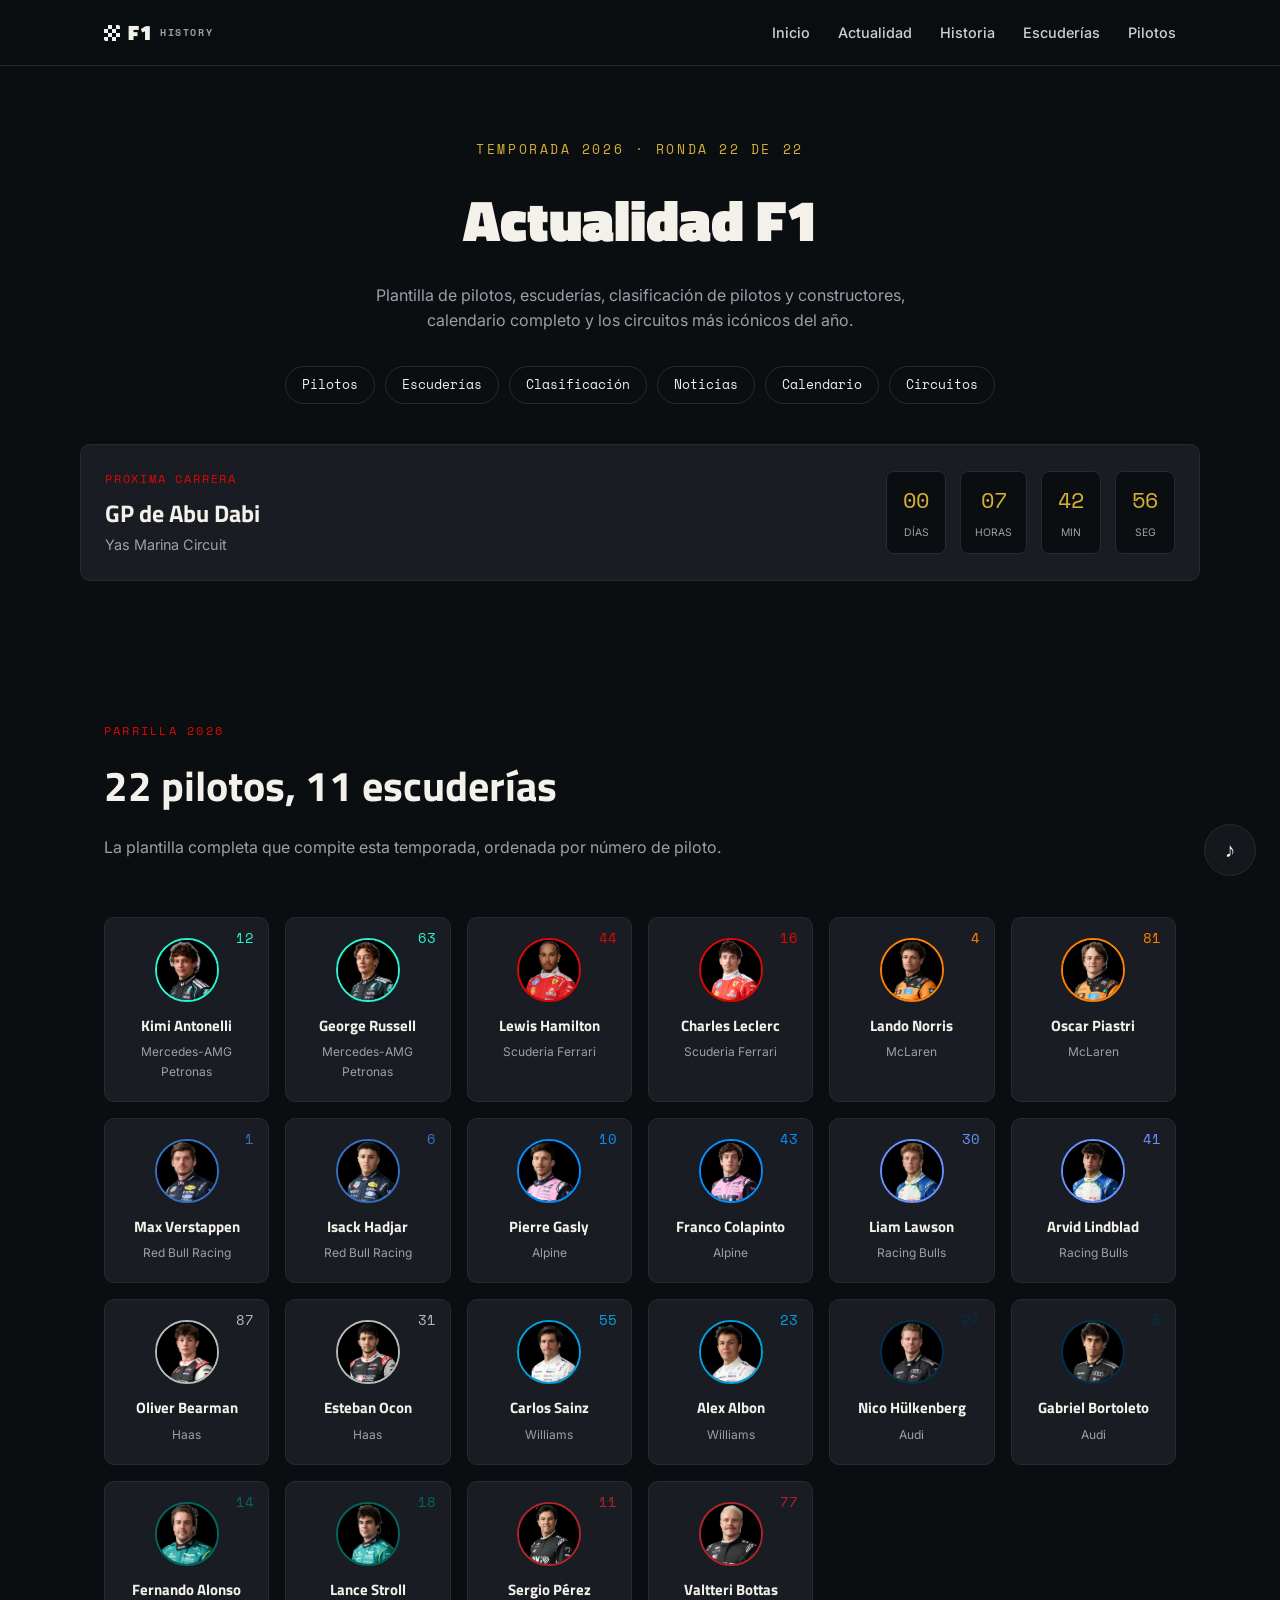
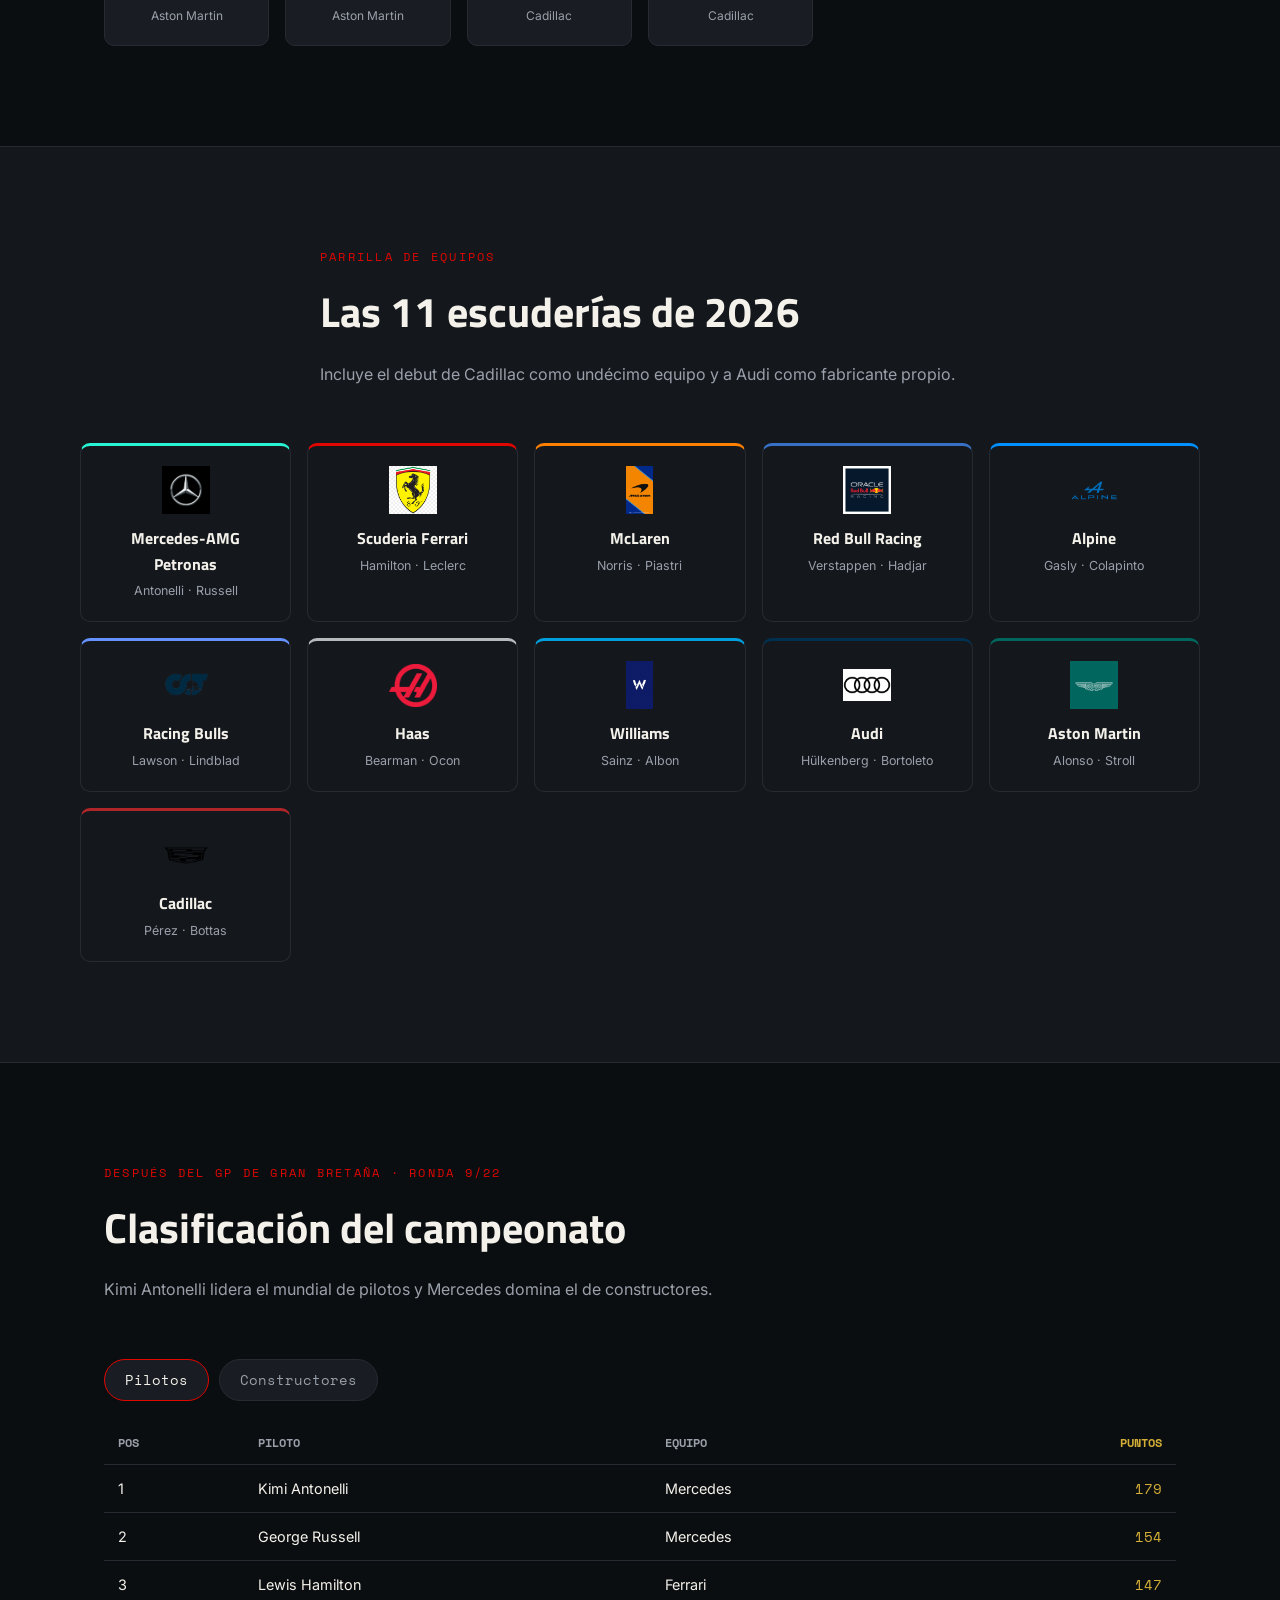
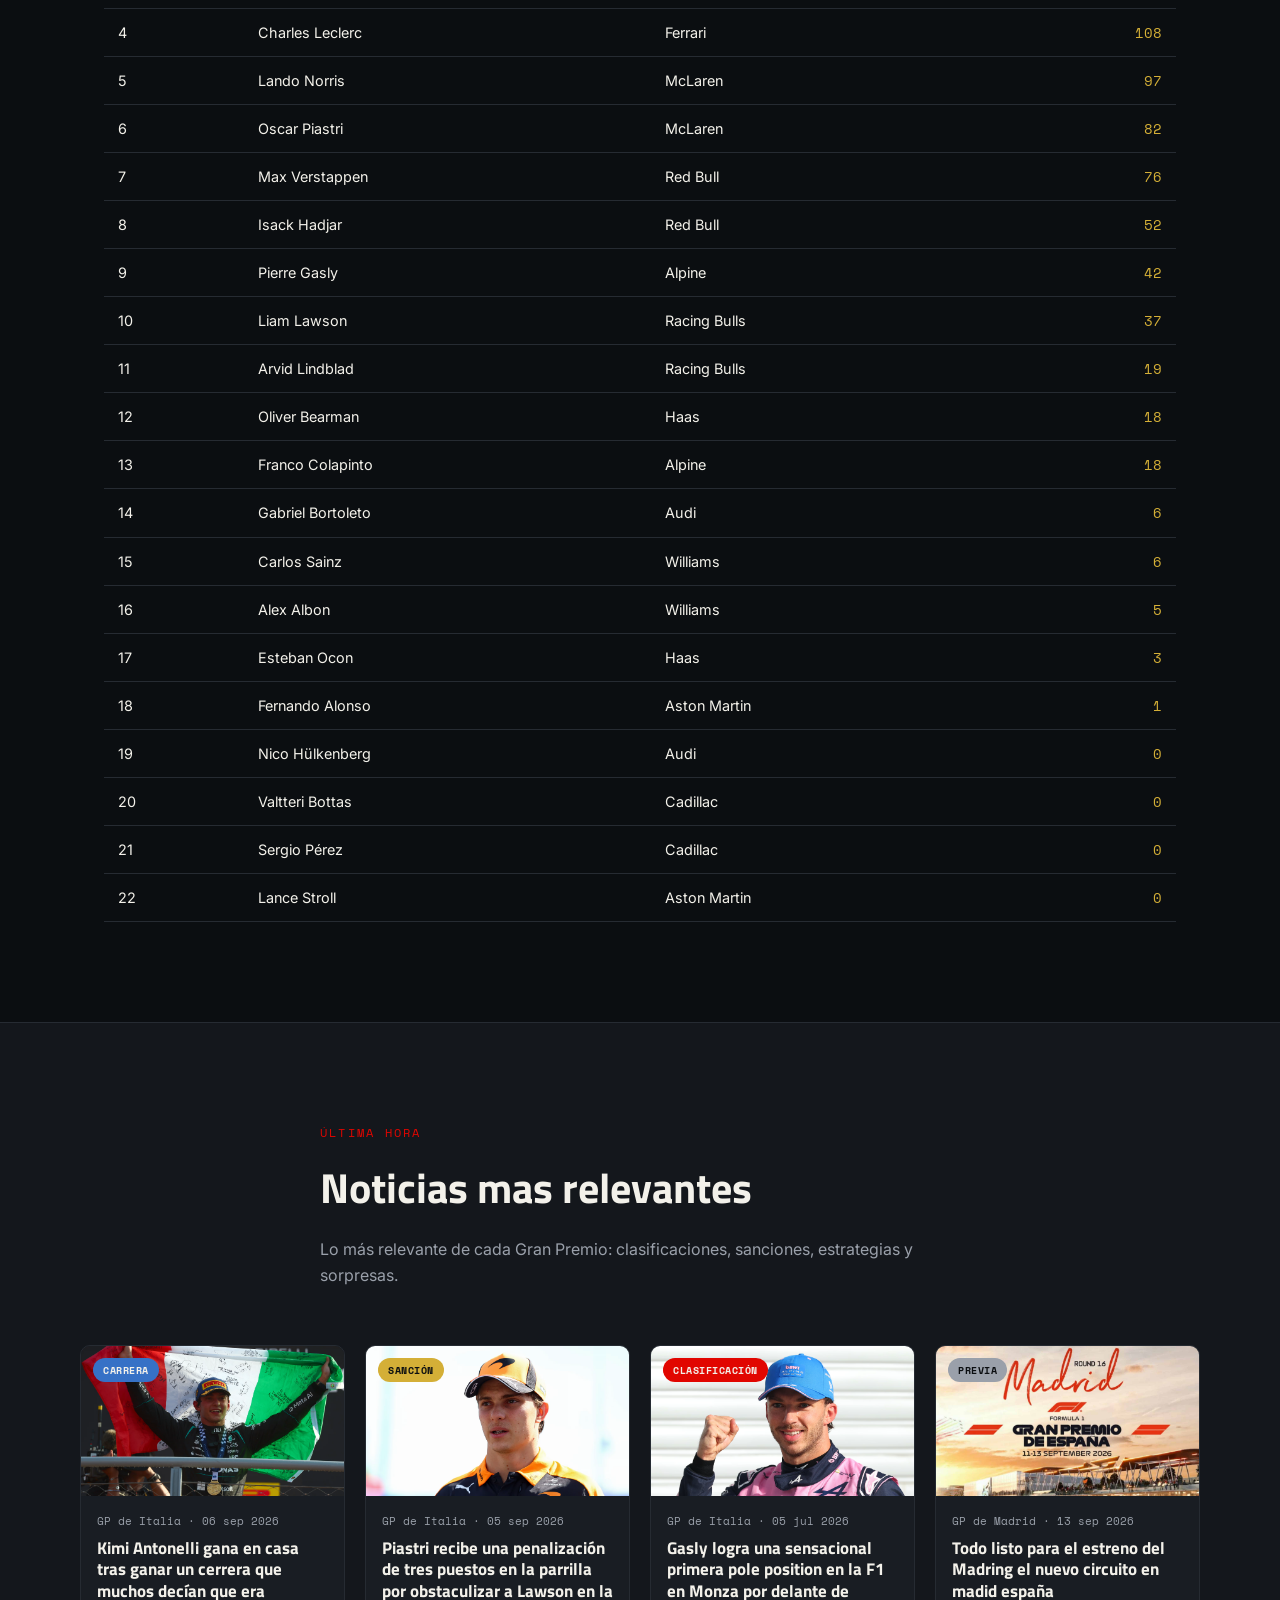
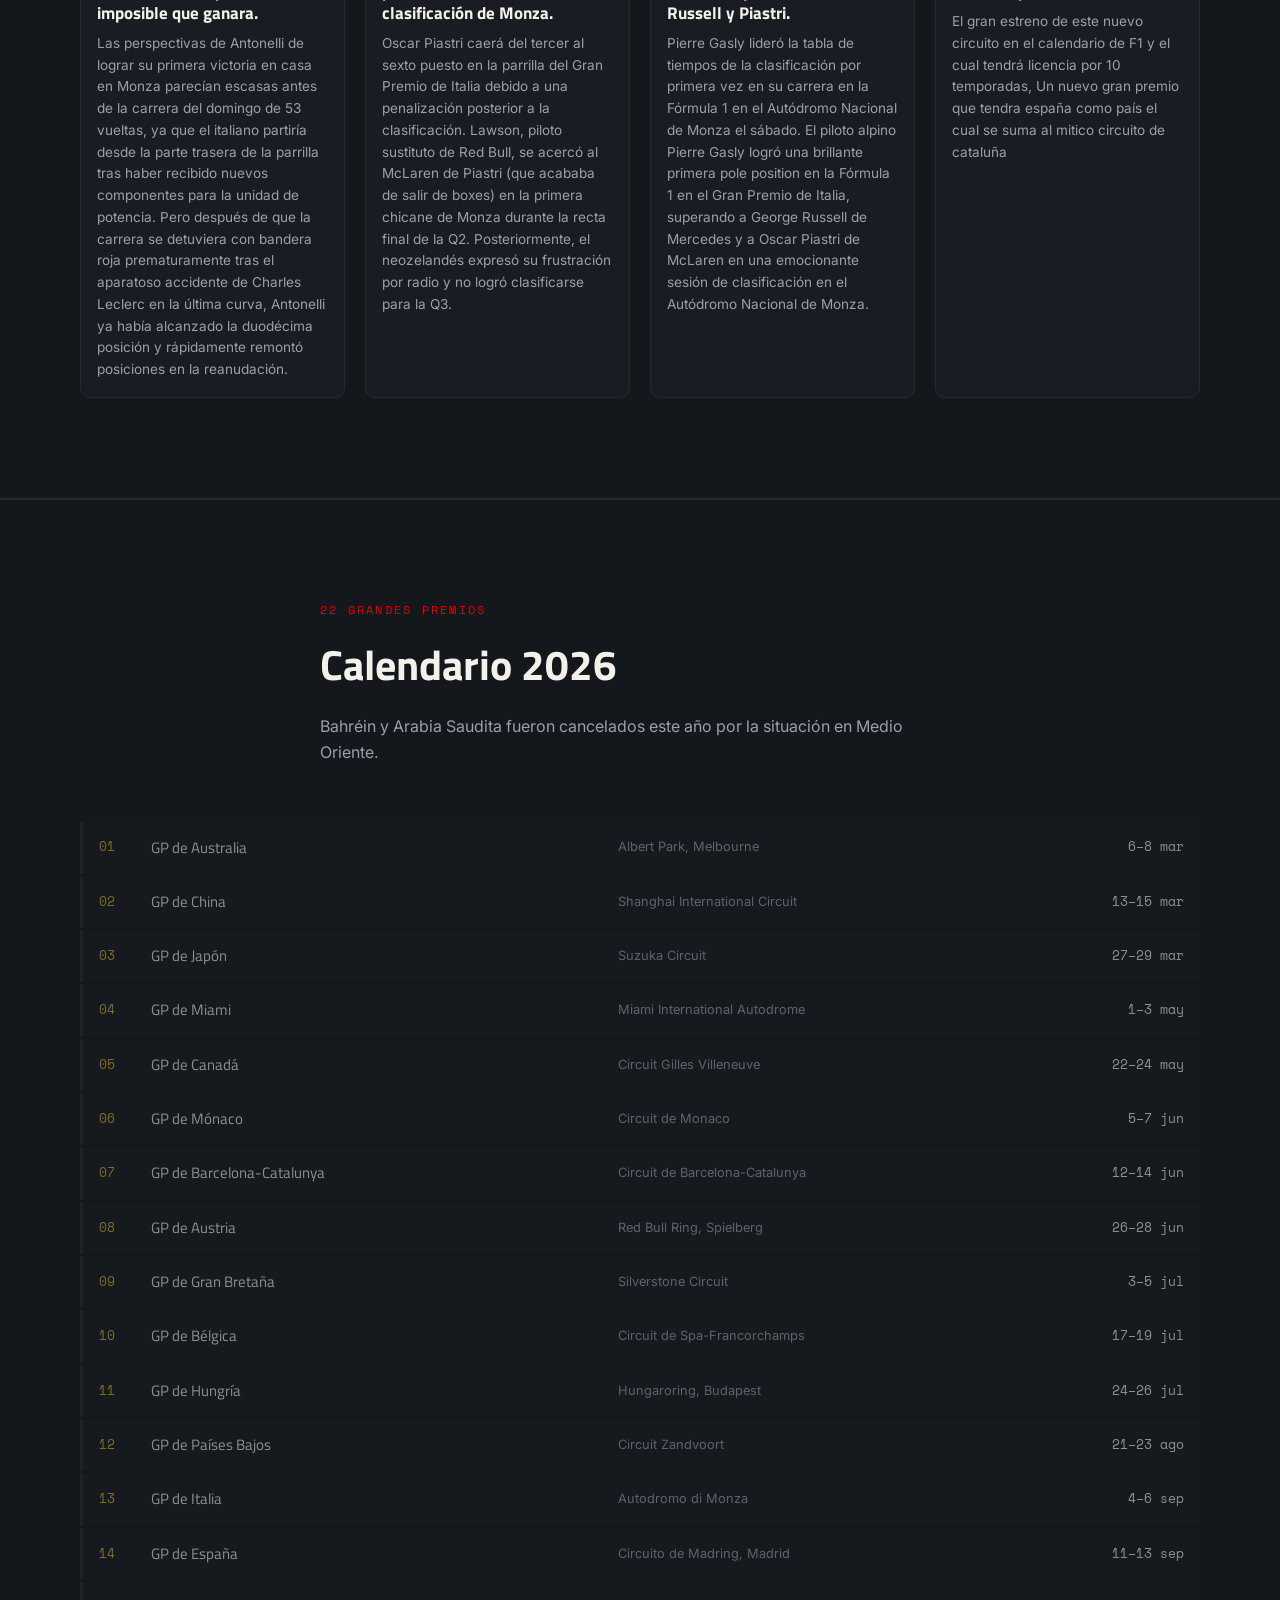
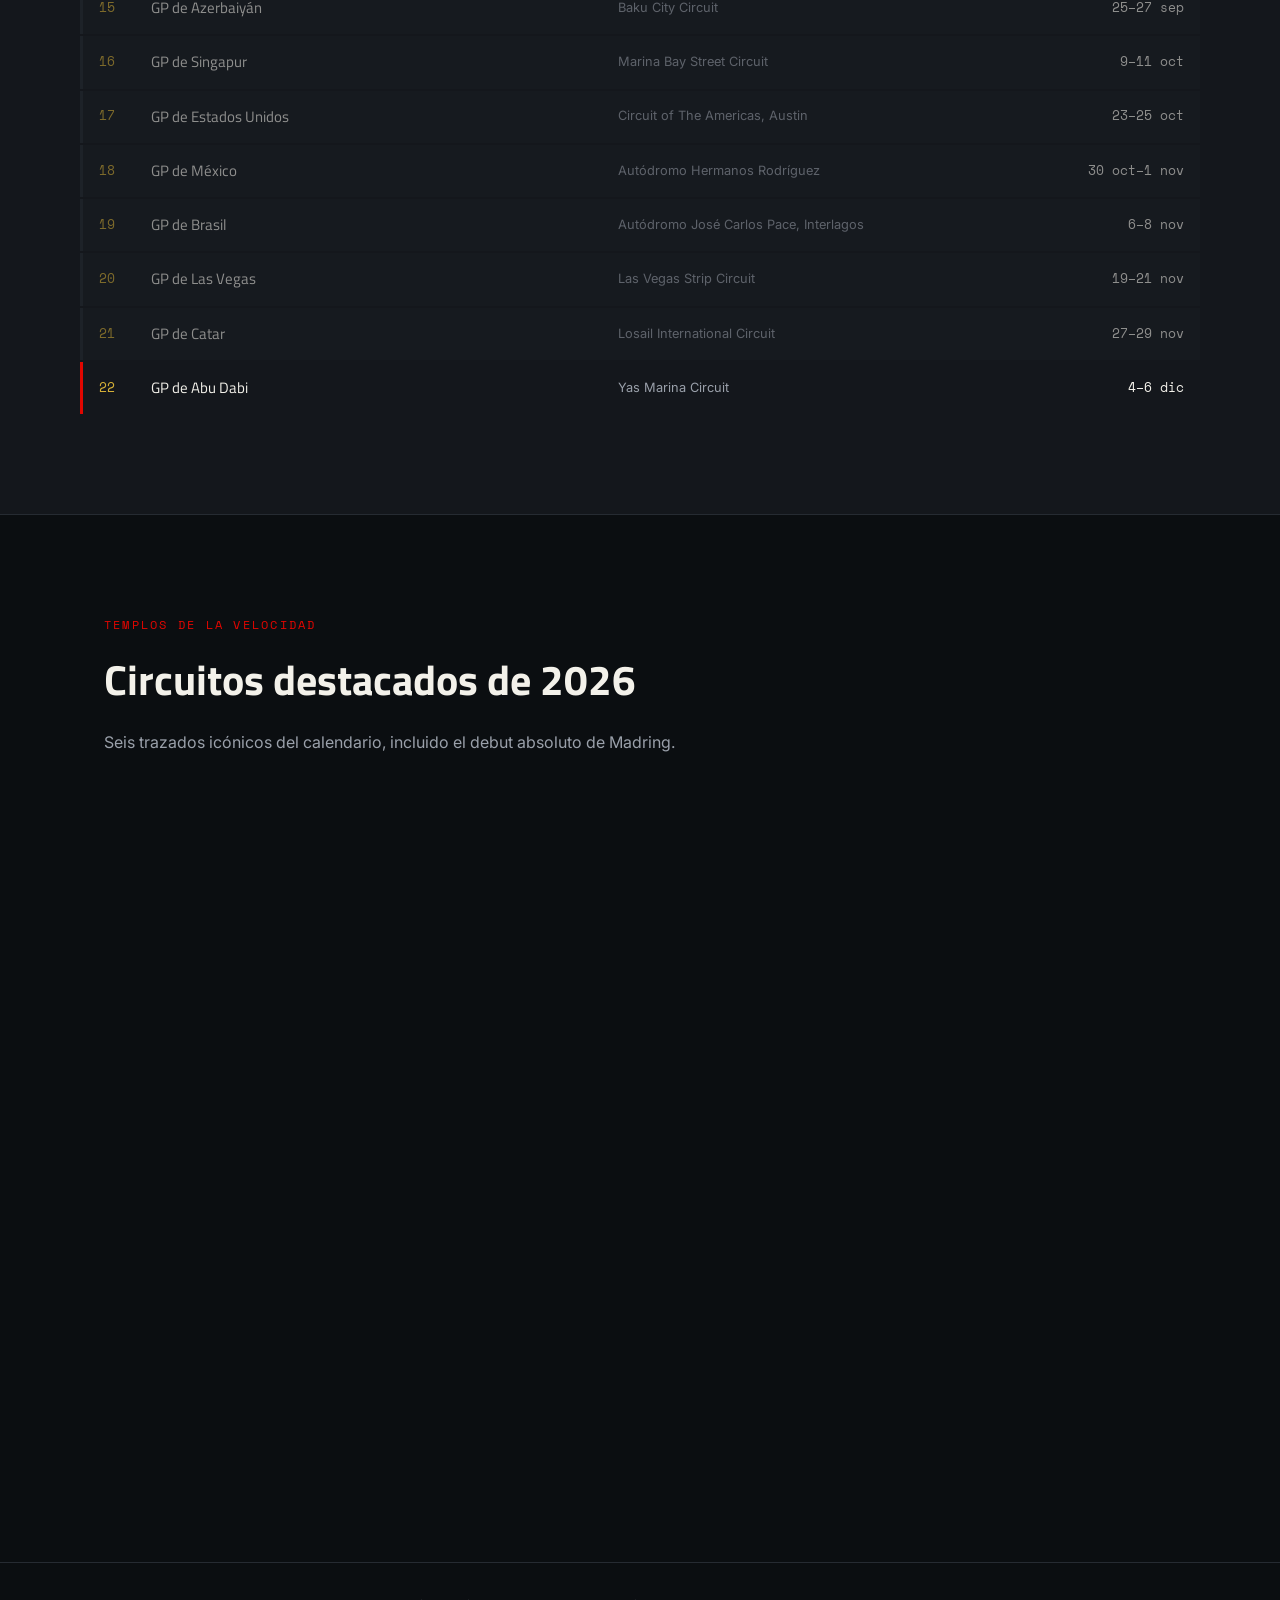
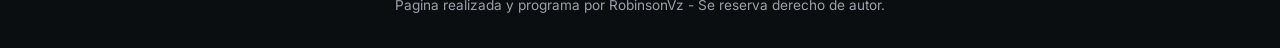
==== index.html @ f93dbac2 "Actualización de noticias" ====
<!DOCTYPE html>
<html lang="es">
<head>
  <meta charset="UTF-8" />
  <meta name="viewport" content="width=device-width, initial-scale=1.0" />
  <title>Actualidad F1 2026 | F1 History</title>

  <link rel="preconnect" href="https://fonts.googleapis.com">
  <link href="https://fonts.googleapis.com/css2?family=Titillium+Web:wght@600;700;900&family=Inter:wght@400;500;600&family=Space+Mono:wght@400;700&display=swap" rel="stylesheet">

  <!-- Reutilizamos las variables y estilos generales de la página principal -->
  <link rel="stylesheet" href="style.css" />
  <link rel="stylesheet" href="actualidad.css" />
</head>
<body>

  <!-- ===== BARRA DE NAVEGACIÓN (igual que index.html) ===== -->
  <header class="navbar" id="navbar">
    <div class="navbar__inner">
      <a href="index.html" class="navbar__logo">
        <span class="navbar__flag" aria-hidden="true"></span>
        F1<span class="navbar__logo-sub">HISTORY</span>
      </a>

      <nav class="navbar__links" id="navLinks">
        <a href="index.html">Inicio</a>
        <a href="index.html" class="is-active">Actualidad</a>
        <a href="historia.html">Historia</a>
        <a href="historia.html#escuderias">Escuderías</a>
        <a href="historia.html#pilotos">Pilotos</a>
      </nav>

      <button class="navbar__toggle" id="navToggle" aria-label="Abrir menú" aria-expanded="false">
        <span></span><span></span><span></span>
      </button>
    </div>
  </header>

  <!-- ===== ENCABEZADO DE LA PÁGINA ===== -->
  <section class="actual-hero">
    <p class="actual-hero__eyebrow">Temporada 2026 · Ronda 9 de 22</p>
    <h1 class="actual-hero__title">Actualidad F1</h1>
    <p class="actual-hero__subtitle">
      Plantilla de pilotos, escuderías, clasificación de pilotos y constructores,
      calendario completo y los circuitos más icónicos del año.
    </p>

    <!-- Menú corto para saltar entre secciones de esta página -->
    <nav class="actual-subnav">
      <a href="#actual-pilotos">Pilotos</a>
      <a href="#actual-escuderias">Escuderías</a>
      <a href="#actual-clasificacion">Clasificación</a>
      <a href="#actual-noticias">Noticias</a>
      <a href="#actual-calendario">Calendario</a>
      <a href="#actual-circuitos">Circuitos</a>
    </nav>
  </section>

  <!-- ===== PRÓXIMA CARRERA / CUENTA REGRESIVA ===== -->
  <section class="next-race" id="nextRace">
    <div class="next-race__info">
      <p class="next-race__label">Próxima carrera</p>
      <h2 class="next-race__name">GP de Bélgica</h2>
      <p class="next-race__circuit">Circuito de Spa-Francorchamps · 17–19 de julio de 2026</p>
    </div>
    <div class="next-race__countdown" id="countdown">
      <div><span id="cd-days">00</span><small>Días</small></div>
      <div><span id="cd-hours">00</span><small>Horas</small></div>
      <div><span id="cd-min">00</span><small>Min</small></div>
      <div><span id="cd-sec">00</span><small>Seg</small></div>
    </div>
  </section>

  <!-- ===== PILOTOS DE LA TEMPORADA ACTUAL ===== -->
  <section class="section" id="actual-pilotos">
    <div class="section__head">
      <p class="section__eyebrow">Parrilla 2026</p>
      <h2 class="section__title">22 pilotos, 11 escuderías</h2>
      <p class="section__lead">La plantilla completa que compite esta temporada, ordenada por número de piloto.</p>
    </div>

    <div class="actual-drivers-grid">

      <article class="actual-driver" style="--team-color:#27F4D2;">
        <img src="imagenes/actualidad/pilotos/antonelli.jpg" alt="Kimi Antonelli" class="actual-driver__photo">
        <span class="actual-driver__num">12</span>
        <h3 class="actual-driver__name">Kimi Antonelli</h3>
        <p class="actual-driver__team">Mercedes-AMG Petronas</p>
      </article>

      <article class="actual-driver" style="--team-color:#27F4D2;">
        <img src="imagenes/actualidad/pilotos/russell.jpg" alt="George Russell" class="actual-driver__photo">
        <span class="actual-driver__num">63</span>
        <h3 class="actual-driver__name">George Russell</h3>
        <p class="actual-driver__team">Mercedes-AMG Petronas</p>
      </article>

      <article class="actual-driver" style="--team-color:#E10600;">
        <img src="imagenes/actualidad/pilotos/hamilton.jpg" alt="Lewis Hamilton" class="actual-driver__photo">
        <span class="actual-driver__num">44</span>
        <h3 class="actual-driver__name">Lewis Hamilton</h3>
        <p class="actual-driver__team">Scuderia Ferrari</p>
      </article>

      <article class="actual-driver" style="--team-color:#E10600;">
        <img src="imagenes/actualidad/pilotos/leclerc.jpg" alt="Charles Leclerc" class="actual-driver__photo">
        <span class="actual-driver__num">16</span>
        <h3 class="actual-driver__name">Charles Leclerc</h3>
        <p class="actual-driver__team">Scuderia Ferrari</p>
      </article>

      <article class="actual-driver" style="--team-color:#FF8000;">
        <img src="imagenes/actualidad/pilotos/norris.jpg" alt="Lando Norris" class="actual-driver__photo">
        <span class="actual-driver__num">4</span>
        <h3 class="actual-driver__name">Lando Norris</h3>
        <p class="actual-driver__team">McLaren</p>
      </article>

      <article class="actual-driver" style="--team-color:#FF8000;">
        <img src="imagenes/actualidad/pilotos/piastri.jpg" alt="Oscar Piastri" class="actual-driver__photo">
        <span class="actual-driver__num">81</span>
        <h3 class="actual-driver__name">Oscar Piastri</h3>
        <p class="actual-driver__team">McLaren</p>
      </article>

      <article class="actual-driver" style="--team-color:#3671C6;">
        <img src="imagenes/actualidad/pilotos/verstappen.jpg" alt="Max Verstappen" class="actual-driver__photo">
        <span class="actual-driver__num">1</span>
        <h3 class="actual-driver__name">Max Verstappen</h3>
        <p class="actual-driver__team">Red Bull Racing</p>
      </article>

      <article class="actual-driver" style="--team-color:#3671C6;">
        <img src="imagenes/actualidad/pilotos/hadjar.jpg" alt="Isack Hadjar" class="actual-driver__photo">
        <span class="actual-driver__num">6</span>
        <h3 class="actual-driver__name">Isack Hadjar</h3>
        <p class="actual-driver__team">Red Bull Racing</p>
      </article>

      <article class="actual-driver" style="--team-color:#0090FF;">
        <img src="imagenes/actualidad/pilotos/gasly.jpg" alt="Pierre Gasly" class="actual-driver__photo">
        <span class="actual-driver__num">10</span>
        <h3 class="actual-driver__name">Pierre Gasly</h3>
        <p class="actual-driver__team">Alpine</p>
      </article>

      <article class="actual-driver" style="--team-color:#0090FF;">
        <img src="imagenes/actualidad/pilotos/colapinto.jpg" alt="Franco Colapinto" class="actual-driver__photo">
        <span class="actual-driver__num">43</span>
        <h3 class="actual-driver__name">Franco Colapinto</h3>
        <p class="actual-driver__team">Alpine</p>
      </article>

      <article class="actual-driver" style="--team-color:#6692FF;">
        <img src="imagenes/actualidad/pilotos/lawson.jpg" alt="Liam Lawson" class="actual-driver__photo">
        <span class="actual-driver__num">30</span>
        <h3 class="actual-driver__name">Liam Lawson</h3>
        <p class="actual-driver__team">Racing Bulls</p>
      </article>

      <article class="actual-driver" style="--team-color:#6692FF;">
        <img src="imagenes/actualidad/pilotos/lindblad.jpg" alt="Arvid Lindblad" class="actual-driver__photo">
        <span class="actual-driver__num">41</span>
        <h3 class="actual-driver__name">Arvid Lindblad</h3>
        <p class="actual-driver__team">Racing Bulls</p>
      </article>

      <article class="actual-driver" style="--team-color:#B6BABD;">
        <img src="imagenes/actualidad/pilotos/bearman.jpg" alt="Oliver Bearman" class="actual-driver__photo">
        <span class="actual-driver__num">87</span>
        <h3 class="actual-driver__name">Oliver Bearman</h3>
        <p class="actual-driver__team">Haas</p>
      </article>

      <article class="actual-driver" style="--team-color:#B6BABD;">
        <img src="imagenes/actualidad/pilotos/ocon.jpg" alt="Esteban Ocon" class="actual-driver__photo">
        <span class="actual-driver__num">31</span>
        <h3 class="actual-driver__name">Esteban Ocon</h3>
        <p class="actual-driver__team">Haas</p>
      </article>

      <article class="actual-driver" style="--team-color:#00A0DE;">
        <img src="imagenes/actualidad/pilotos/sainz.jpg" alt="Carlos Sainz" class="actual-driver__photo">
        <span class="actual-driver__num">55</span>
        <h3 class="actual-driver__name">Carlos Sainz</h3>
        <p class="actual-driver__team">Williams</p>
      </article>

      <article class="actual-driver" style="--team-color:#00A0DE;">
        <img src="imagenes/actualidad/pilotos/albon.jpg" alt="Alex Albon" class="actual-driver__photo">
        <span class="actual-driver__num">23</span>
        <h3 class="actual-driver__name">Alex Albon</h3>
        <p class="actual-driver__team">Williams</p>
      </article>

      <article class="actual-driver" style="--team-color:#00304F;">
        <img src="imagenes/actualidad/pilotos/hulkenberg.jpg" alt="Nico Hülkenberg" class="actual-driver__photo">
        <span class="actual-driver__num">27</span>
        <h3 class="actual-driver__name">Nico Hülkenberg</h3>
        <p class="actual-driver__team">Audi</p>
      </article>

      <article class="actual-driver" style="--team-color:#00304F;">
        <img src="imagenes/actualidad/pilotos/bortoleto.jpg" alt="Gabriel Bortoleto" class="actual-driver__photo">
        <span class="actual-driver__num">5</span>
        <h3 class="actual-driver__name">Gabriel Bortoleto</h3>
        <p class="actual-driver__team">Audi</p>
      </article>

      <article class="actual-driver" style="--team-color:#00665E;">
        <img src="imagenes/actualidad/pilotos/alonso.jpg" alt="Fernando Alonso" class="actual-driver__photo">
        <span class="actual-driver__num">14</span>
        <h3 class="actual-driver__name">Fernando Alonso</h3>
        <p class="actual-driver__team">Aston Martin</p>
      </article>

      <article class="actual-driver" style="--team-color:#00665E;">
        <img src="imagenes/actualidad/pilotos/stroll.jpg" alt="Lance Stroll" class="actual-driver__photo">
        <span class="actual-driver__num">18</span>
        <h3 class="actual-driver__name">Lance Stroll</h3>
        <p class="actual-driver__team">Aston Martin</p>
      </article>

      <article class="actual-driver" style="--team-color:#B02528;">
        <img src="imagenes/actualidad/pilotos/perez.jpg" alt="Sergio Pérez" class="actual-driver__photo">
        <span class="actual-driver__num">11</span>
        <h3 class="actual-driver__name">Sergio Pérez</h3>
        <p class="actual-driver__team">Cadillac</p>
      </article>

      <article class="actual-driver" style="--team-color:#B02528;">
        <img src="imagenes/actualidad/pilotos/bottas.jpg" alt="Valtteri Bottas" class="actual-driver__photo">
        <span class="actual-driver__num">77</span>
        <h3 class="actual-driver__name">Valtteri Bottas</h3>
        <p class="actual-driver__team">Cadillac</p>
      </article>

    </div>
  </section>

  <!-- ===== ESCUDERÍAS 2026 ===== -->
  <section class="section section--alt" id="actual-escuderias">
    <div class="section__head">
      <p class="section__eyebrow">Parrilla de equipos</p>
      <h2 class="section__title">Las 11 escuderías de 2026</h2>
      <p class="section__lead">Incluye el debut de Cadillac como undécimo equipo y a Audi como fabricante propio.</p>
    </div>

    <div class="actual-teams-grid">

      <article class="actual-team" style="--team-color:#27F4D2;" data-founded="1954 (regreso en 2010)" data-base="Brackley, Reino Unido" data-wins="125" data-poles="131" data-best="">
        <img src="imagenes/actualidad/escuderias/mercedes.png" alt="Mercedes" class="actual-team__logo">
        <h3>Mercedes-AMG Petronas</h3>
        <p>Antonelli · Russell</p>
      </article>

      <article class="actual-team" style="--team-color:#E10600;" data-founded="1950" data-base="Maranello, Italia" data-wins="251" data-poles="253" data-best="">
        <img src="imagenes/actualidad/escuderias/ferrari.png" alt="Ferrari" class="actual-team__logo">
        <h3>Scuderia Ferrari</h3>
        <p>Hamilton · Leclerc</p>
      </article>

      <article class="actual-team" style="--team-color:#FF8000;" data-founded="1966" data-base="Woking, Reino Unido" data-wins="189" data-poles="161" data-best="">
        <img src="imagenes/actualidad/escuderias/mclaren.png" alt="McLaren" class="actual-team__logo">
        <h3>McLaren</h3>
        <p>Norris · Piastri</p>
      </article>

      <article class="actual-team" style="--team-color:#3671C6;" data-founded="2005" data-base="Milton Keynes, Reino Unido" data-wins="123" data-poles="101" data-best="">
        <img src="imagenes/actualidad/escuderias/redbull.png" alt="Red Bull Racing" class="actual-team__logo">
        <h3>Red Bull Racing</h3>
        <p>Verstappen · Hadjar</p>
      </article>

      <article class="actual-team" style="--team-color:#0090FF;" data-founded="2021 (linaje Renault desde 1977)" data-base="Enstone, Reino Unido" data-wins="21" data-poles="20" data-best="">
        <img src="imagenes/actualidad/escuderias/alpine.png" alt="Alpine" class="actual-team__logo">
        <h3>Alpine</h3>
        <p>Gasly · Colapinto</p>
      </article>

      <article class="actual-team" style="--team-color:#6692FF;" data-founded="2006 (como Toro Rosso)" data-base="Faenza, Italia" data-wins="2" data-poles="1" data-best="">
        <img src="imagenes/actualidad/escuderias/racingbulls.png" alt="Racing Bulls" class="actual-team__logo">
        <h3>Racing Bulls</h3>
        <p>Lawson · Lindblad</p>
      </article>

      <article class="actual-team" style="--team-color:#B6BABD;" data-founded="2016" data-base="Kannapolis, Estados Unidos" data-wins="0" data-poles="0" data-best="P5 en el GP de Austria 2018 (Romain Grosjean)">
        <img src="imagenes/actualidad/escuderias/haas.png" alt="Haas" class="actual-team__logo">
        <h3>Haas</h3>
        <p>Bearman · Ocon</p>
      </article>

      <article class="actual-team" style="--team-color:#00A0DE;" data-founded="1977" data-base="Grove, Reino Unido" data-wins="114" data-poles="128" data-best="">
        <img src="imagenes/actualidad/escuderias/williams.png" alt="Williams" class="actual-team__logo">
        <h3>Williams</h3>
        <p>Sainz · Albon</p>
      </article>

      <article class="actual-team" style="--team-color:#00304F;" data-founded="1993 (como Sauber, rebautizado Audi en 2026)" data-base="Hinwil, Suiza" data-wins="1" data-poles="1" data-best="">
        <img src="imagenes/actualidad/escuderias/audi.png" alt="Audi" class="actual-team__logo">
        <h3>Audi</h3>
        <p>Hülkenberg · Bortoleto</p>
      </article>

      <article class="actual-team" style="--team-color:#00665E;" data-founded="2021 (linaje Jordan desde 1991)" data-base="Silverstone, Reino Unido" data-wins="0" data-poles="0" data-best="2º puesto en el GP de Mónaco 2023 (Fernando Alonso)">
        <img src="imagenes/actualidad/escuderias/astonmartin.png" alt="Aston Martin" class="actual-team__logo">
        <h3>Aston Martin</h3>
        <p>Alonso · Stroll</p>
      </article>

      <article class="actual-team" style="--team-color:#B02528;" data-founded="2026" data-base="Charlotte, Estados Unidos" data-wins="0" data-poles="0" data-best="Equipo debutante en 2026, mejor resultado aún por definir">
        <img src="imagenes/actualidad/escuderias/cadillac.png" alt="Cadillac" class="actual-team__logo">
        <h3>Cadillac</h3>
        <p>Pérez · Bottas</p>
      </article>

    </div>
  </section>

  <!-- ===== CLASIFICACIÓN (con pestañas Pilotos / Constructores) ===== -->
  <section class="section" id="actual-clasificacion">
    <div class="section__head">
      <p class="section__eyebrow">Después del GP de Gran Bretaña · Ronda 9/22</p>
      <h2 class="section__title">Clasificación del campeonato</h2>
      <p class="section__lead">Kimi Antonelli lidera el mundial de pilotos y Mercedes domina el de constructores.</p>
    </div>

    <div class="tabs">
      <button class="tab-btn is-active" data-tab="pilotos">Pilotos</button>
      <button class="tab-btn" data-tab="constructores">Constructores</button>
    </div>

    <table class="standings-table" data-panel="pilotos">
      <thead>
        <tr><th>Pos</th><th>Piloto</th><th>Equipo</th><th>Puntos</th></tr>
      </thead>
      <tbody>
        <tr><td>1</td><td>Kimi Antonelli</td><td>Mercedes</td><td>179</td></tr>
        <tr><td>2</td><td>George Russell</td><td>Mercedes</td><td>154</td></tr>
        <tr><td>3</td><td>Lewis Hamilton</td><td>Ferrari</td><td>147</td></tr>
        <tr><td>4</td><td>Charles Leclerc</td><td>Ferrari</td><td>108</td></tr>
        <tr><td>5</td><td>Lando Norris</td><td>McLaren</td><td>97</td></tr>
        <tr><td>6</td><td>Oscar Piastri</td><td>McLaren</td><td>82</td></tr>
        <tr><td>7</td><td>Max Verstappen</td><td>Red Bull</td><td>76</td></tr>
        <tr><td>8</td><td>Isack Hadjar</td><td>Red Bull</td><td>52</td></tr>
        <tr><td>9</td><td>Pierre Gasly</td><td>Alpine</td><td>42</td></tr>
        <tr><td>10</td><td>Liam Lawson</td><td>Racing Bulls</td><td>37</td></tr>
        <tr><td>11</td><td>Arvid Lindblad</td><td>Racing Bulls</td><td>19</td></tr>
        <tr><td>12</td><td>Oliver Bearman</td><td>Haas</td><td>18</td></tr>
        <tr><td>13</td><td>Franco Colapinto</td><td>Alpine</td><td>18</td></tr>
        <tr><td>14</td><td>Gabriel Bortoleto</td><td>Audi</td><td>6</td></tr>
        <tr><td>15</td><td>Carlos Sainz</td><td>Williams</td><td>6</td></tr>
        <tr><td>16</td><td>Alex Albon</td><td>Williams</td><td>5</td></tr>
        <tr><td>17</td><td>Esteban Ocon</td><td>Haas</td><td>3</td></tr>
        <tr><td>18</td><td>Fernando Alonso</td><td>Aston Martin</td><td>1</td></tr>
        <tr><td>19</td><td>Nico Hülkenberg</td><td>Audi</td><td>0</td></tr>
        <tr><td>20</td><td>Valtteri Bottas</td><td>Cadillac</td><td>0</td></tr>
        <tr><td>21</td><td>Sergio Pérez</td><td>Cadillac</td><td>0</td></tr>
        <tr><td>22</td><td>Lance Stroll</td><td>Aston Martin</td><td>0</td></tr>
      </tbody>
    </table>

    <table class="standings-table is-hidden" data-panel="constructores">
      <thead>
        <tr><th>Pos</th><th>Escudería</th><th>Puntos</th></tr>
      </thead>
      <tbody>
        <tr><td>1</td><td>Mercedes-AMG Petronas</td><td>333</td></tr>
        <tr><td>2</td><td>Scuderia Ferrari</td><td>255</td></tr>
        <tr><td>3</td><td>McLaren</td><td>179</td></tr>
        <tr><td>4</td><td>Red Bull Racing</td><td>128</td></tr>
        <tr><td>5</td><td>Alpine</td><td>60</td></tr>
        <tr><td>6</td><td>Racing Bulls</td><td>59</td></tr>
        <tr><td>7</td><td>Haas</td><td>21</td></tr>
        <tr><td>8</td><td>Williams</td><td>11</td></tr>
        <tr><td>9</td><td>Audi</td><td>6</td></tr>
        <tr><td>10</td><td>Aston Martin</td><td>1</td></tr>
        <tr><td>11</td><td>Cadillac</td><td>0</td></tr>
      </tbody>
    </table>
  </section>

  <!-- ===== NOTICIAS POR CARRERA ===== -->
  <section class="section section--alt" id="actual-noticias">
    <div class="section__head">
      <p class="section__eyebrow">Última hora</p>
      <h2 class="section__title">Noticias mas relevantes</h2>
      <p class="section__lead">Lo más relevante de cada Gran Premio: clasificaciones, sanciones, estrategias y sorpresas.</p>
    </div>

    <div class="news-grid">

      <article class="news-card">
        <span class="news-card__tag news-card__tag--carrera">Carrera</span>
        <img src="imagenes/actualidad/noticias/italia-carrera.avif" alt="GP de Hungria" class="news-card__img">
        <div class="news-card__body">
          <p class="news-card__meta">GP de Italia · 06 sep 2026</p>
          <h3 class="news-card__title">Kimi Antonelli gana en casa tras ganar un cerrera que muchos decían que era imposible que ganara.</h3>
          <p class="news-card__excerpt">Las perspectivas de Antonelli de lograr su primera victoria en casa en Monza parecían escasas antes de la carrera del domingo de 53 vueltas, ya que el italiano partiría desde la parte trasera de la parrilla tras haber recibido nuevos componentes para la unidad de potencia.

Pero después de que la carrera se detuviera con bandera roja prematuramente tras el aparatoso accidente de Charles Leclerc en la última curva, Antonelli ya había alcanzado la duodécima posición y rápidamente remontó posiciones en la reanudación.
</p>
        </div>
      </article>

      <article class="news-card">
        <span class="news-card__tag news-card__tag--sancion">Sanción</span>
        <img src="imagenes/actualidad/noticias/italia-sancion.avif" alt="GP de Hungria" class="news-card__img">
        <div class="news-card__body">
          <p class="news-card__meta">GP de Italia · 05 sep 2026</p>
          <h3 class="news-card__title">Piastri recibe una penalización de tres puestos en la parrilla por obstaculizar a Lawson en la clasificación de Monza.</h3>
          <p class="news-card__excerpt">Oscar Piastri caerá del tercer al sexto puesto en la parrilla del Gran Premio de Italia debido a una penalización posterior a la clasificación.
Lawson, piloto sustituto de Red Bull, se acercó al McLaren de Piastri (que acababa de salir de boxes) en la primera chicane de Monza durante la recta final de la Q2. Posteriormente, el neozelandés expresó su frustración por radio y no logró clasificarse para la Q3.</p>
        </div>
      </article>

      <article class="news-card">
        <span class="news-card__tag news-card__tag--clasificacion">Clasificación</span>
        <img src="imagenes/actualidad/noticias/italia-pole.avif" alt="GP de Hungria" class="news-card__img">
        <div class="news-card__body">
          <p class="news-card__meta">GP de Italia · 05 jul 2026</p>
          <h3 class="news-card__title">Gasly logra una sensacional primera pole position en la F1 en Monza por delante de Russell y Piastri.</h3>
          <p class="news-card__excerpt">Pierre Gasly lideró la tabla de tiempos de la clasificación por primera vez en su carrera en la Fórmula 1 en el Autódromo Nacional de Monza el sábado.

El piloto alpino Pierre Gasly logró una brillante primera pole position en la Fórmula 1 en el Gran Premio de Italia, superando a George Russell de Mercedes y a Oscar Piastri de McLaren en una emocionante sesión de clasificación en el Autódromo Nacional de Monza.

</p>
        </div>
      </article>

      <article class="news-card">
        <span class="news-card__tag news-card__tag--previa">Previa</span>
        <img src="imagenes/actualidad/noticias/madring-previa.jpg" alt="GP de Países Bajos" class="news-card__img">
        <div class="news-card__body">
          <p class="news-card__meta">GP de Madrid · 13 sep 2026</p>
          <h3 class="news-card__title">Todo listo para el estreno del Madring el nuevo circuito en madid españa</h3>
          <p class="news-card__excerpt">El gran estreno de este nuevo circuito en el calendario de F1 y el cual tendrá licencia por 10 temporadas, Un nuevo gran premio que tendra españa como país el cual se suma al mitico circuito de cataluña</p>
        </div>
      </article>

    </div>
  </section>

  <!-- ===== CALENDARIO ===== -->
  <section class="section section--alt" id="actual-calendario">
    <div class="section__head">
      <p class="section__eyebrow">22 Grandes Premios</p>
      <h2 class="section__title">Calendario 2026</h2>
      <p class="section__lead">Bahréin y Arabia Saudita fueron cancelados este año por la situación en Medio Oriente.</p>
    </div>

    <ol class="calendar-list">
      <li class="is-done"><span class="calendar-list__round">01</span><span class="calendar-list__name">GP de Australia</span><span class="calendar-list__place">Albert Park, Melbourne</span><span class="calendar-list__date">6–8 mar</span></li>
      <li class="is-done"><span class="calendar-list__round">02</span><span class="calendar-list__name">GP de China</span><span class="calendar-list__place">Shanghai International Circuit</span><span class="calendar-list__date">13–15 mar</span></li>
      <li class="is-done"><span class="calendar-list__round">03</span><span class="calendar-list__name">GP de Japón</span><span class="calendar-list__place">Suzuka Circuit</span><span class="calendar-list__date">27–29 mar</span></li>
      <li class="is-done"><span class="calendar-list__round">04</span><span class="calendar-list__name">GP de Miami</span><span class="calendar-list__place">Miami International Autodrome</span><span class="calendar-list__date">1–3 may</span></li>
      <li class="is-done"><span class="calendar-list__round">05</span><span class="calendar-list__name">GP de Canadá</span><span class="calendar-list__place">Circuit Gilles Villeneuve</span><span class="calendar-list__date">22–24 may</span></li>
      <li class="is-done"><span class="calendar-list__round">06</span><span class="calendar-list__name">GP de Mónaco</span><span class="calendar-list__place">Circuit de Monaco</span><span class="calendar-list__date">5–7 jun</span></li>
      <li class="is-done"><span class="calendar-list__round">07</span><span class="calendar-list__name">GP de Barcelona-Catalunya</span><span class="calendar-list__place">Circuit de Barcelona-Catalunya</span><span class="calendar-list__date">12–14 jun</span></li>
      <li class="is-done"><span class="calendar-list__round">08</span><span class="calendar-list__name">GP de Austria</span><span class="calendar-list__place">Red Bull Ring, Spielberg</span><span class="calendar-list__date">26–28 jun</span></li>
      <li class="is-done"><span class="calendar-list__round">09</span><span class="calendar-list__name">GP de Gran Bretaña</span><span class="calendar-list__place">Silverstone Circuit</span><span class="calendar-list__date">3–5 jul</span></li>
      <li class="is-next"><span class="calendar-list__round">10</span><span class="calendar-list__name">GP de Bélgica</span><span class="calendar-list__place">Circuit de Spa-Francorchamps</span><span class="calendar-list__date">17–19 jul</span></li>
      <li><span class="calendar-list__round">11</span><span class="calendar-list__name">GP de Hungría</span><span class="calendar-list__place">Hungaroring, Budapest</span><span class="calendar-list__date">24–26 jul</span></li>
      <li><span class="calendar-list__round">12</span><span class="calendar-list__name">GP de Países Bajos</span><span class="calendar-list__place">Circuit Zandvoort</span><span class="calendar-list__date">21–23 ago</span></li>
      <li><span class="calendar-list__round">13</span><span class="calendar-list__name">GP de Italia</span><span class="calendar-list__place">Autodromo di Monza</span><span class="calendar-list__date">4–6 sep</span></li>
      <li><span class="calendar-list__round">14</span><span class="calendar-list__name">GP de España</span><span class="calendar-list__place">Circuito de Madring, Madrid</span><span class="calendar-list__date">11–13 sep</span></li>
      <li><span class="calendar-list__round">15</span><span class="calendar-list__name">GP de Azerbaiyán</span><span class="calendar-list__place">Baku City Circuit</span><span class="calendar-list__date">25–27 sep</span></li>
      <li><span class="calendar-list__round">16</span><span class="calendar-list__name">GP de Singapur</span><span class="calendar-list__place">Marina Bay Street Circuit</span><span class="calendar-list__date">9–11 oct</span></li>
      <li><span class="calendar-list__round">17</span><span class="calendar-list__name">GP de Estados Unidos</span><span class="calendar-list__place">Circuit of The Americas, Austin</span><span class="calendar-list__date">23–25 oct</span></li>
      <li><span class="calendar-list__round">18</span><span class="calendar-list__name">GP de México</span><span class="calendar-list__place">Autódromo Hermanos Rodríguez</span><span class="calendar-list__date">30 oct–1 nov</span></li>
      <li><span class="calendar-list__round">19</span><span class="calendar-list__name">GP de Brasil</span><span class="calendar-list__place">Autódromo José Carlos Pace, Interlagos</span><span class="calendar-list__date">6–8 nov</span></li>
      <li><span class="calendar-list__round">20</span><span class="calendar-list__name">GP de Las Vegas</span><span class="calendar-list__place">Las Vegas Strip Circuit</span><span class="calendar-list__date">19–21 nov</span></li>
      <li><span class="calendar-list__round">21</span><span class="calendar-list__name">GP de Catar</span><span class="calendar-list__place">Losail International Circuit</span><span class="calendar-list__date">27–29 nov</span></li>
      <li><span class="calendar-list__round">22</span><span class="calendar-list__name">GP de Abu Dabi</span><span class="calendar-list__place">Yas Marina Circuit</span><span class="calendar-list__date">4–6 dic</span></li>
    </ol>
  </section>

  <!-- ===== CIRCUITOS DESTACADOS ===== -->
  <section class="section" id="actual-circuitos">
    <div class="section__head">
      <p class="section__eyebrow">Templos de la velocidad</p>
      <h2 class="section__title">Circuitos destacados de 2026</h2>
      <p class="section__lead">Seis trazados icónicos del calendario, incluido el debut absoluto de Madring.</p>
    </div>

    <div class="circuits-grid">

      <article class="circuit-card">
        <img src="imagenes/actualidad/circuitos/melbourne.jpg" alt="Albert Park" class="circuit-card__img">
        <h3>Albert Park</h3>
        <p class="circuit-card__place">Melbourne, Australia</p>
        <ul class="circuit-card__stats">
          <li><strong>5.278 km</strong><span>Longitud</span></li>
          <li><strong>58</strong><span>Vueltas</span></li>
          <li><strong>1996</strong><span>Desde</span></li>
        </ul>
      </article>

      <article class="circuit-card">
        <img src="imagenes/actualidad/circuitos/monaco.jpg" alt="Circuit de Monaco" class="circuit-card__img">
        <h3>Circuit de Monaco</h3>
        <p class="circuit-card__place">Montecarlo, Mónaco</p>
        <ul class="circuit-card__stats">
          <li><strong>3.337 km</strong><span>Longitud</span></li>
          <li><strong>78</strong><span>Vueltas</span></li>
          <li><strong>1950</strong><span>Desde</span></li>
        </ul>
      </article>

      <article class="circuit-card">
        <img src="imagenes/actualidad/circuitos/silverstone.jpg" alt="Silverstone" class="circuit-card__img">
        <h3>Silverstone</h3>
        <p class="circuit-card__place">Silverstone, Reino Unido</p>
        <ul class="circuit-card__stats">
          <li><strong>5.891 km</strong><span>Longitud</span></li>
          <li><strong>52</strong><span>Vueltas</span></li>
          <li><strong>1950</strong><span>Desde</span></li>
        </ul>
      </article>

      <article class="circuit-card">
        <img src="imagenes/actualidad/circuitos/spa.jpg" alt="Spa-Francorchamps" class="circuit-card__img">
        <h3>Spa-Francorchamps</h3>
        <p class="circuit-card__place">Stavelot, Bélgica</p>
        <ul class="circuit-card__stats">
          <li><strong>7.004 km</strong><span>Longitud</span></li>
          <li><strong>44</strong><span>Vueltas</span></li>
          <li><strong>1950</strong><span>Desde</span></li>
        </ul>
      </article>

      <article class="circuit-card">
        <img src="imagenes/actualidad/circuitos/monza.jpg" alt="Monza" class="circuit-card__img">
        <h3>Autodromo di Monza</h3>
        <p class="circuit-card__place">Monza, Italia</p>
        <ul class="circuit-card__stats">
          <li><strong>5.793 km</strong><span>Longitud</span></li>
          <li><strong>53</strong><span>Vueltas</span></li>
          <li><strong>1950</strong><span>Desde</span></li>
        </ul>
      </article>

      <article class="circuit-card circuit-card--new">
        <img src="imagenes/actualidad/circuitos/madring.jpg" alt="Madring" class="circuit-card__img">
        <span class="circuit-card__badge">Nuevo en 2026</span>
        <h3>Madring</h3>
        <p class="circuit-card__place">IFEMA, Madrid, España</p>
        <ul class="circuit-card__stats">
          <li><strong>5.4 km</strong><span>Longitud</span></li>
          <li><strong>57</strong><span>Vueltas</span></li>
          <li><strong>22</strong><span>Curvas</span></li>
        </ul>
      </article>

    </div>
  </section>

  <!-- ===== FOOTER ===== -->
  <footer class="footer">
    <p>Pagina realizada y programa por RobinsonVz - Se reserva derecho de autor.</p>
  </footer>

  <!-- ===== MODAL DE DATOS DE ESCUDERÍA ===== -->
  <div class="team-modal-overlay" id="teamModalOverlay">
    <div class="team-modal" id="teamModal" style="--team-color:#e10600;">
      <h3 class="team-modal__name" id="teamModalName">Nombre</h3>
      <ul class="team-modal__stats" id="teamModalStats"></ul>
    </div>
  </div>

  <!-- ===== MÚSICA DE FONDO ===== -->
  <audio id="bgMusic" src="audio/tema.mp3" loop preload="none"></audio>

  <button class="music-toggle" id="musicToggle" aria-label="Reproducir música de fondo" aria-pressed="false">
    <span class="music-toggle__icon" aria-hidden="true">♪</span>
  </button>
  
  <button class="back-to-top" id="backToTop" aria-label="Volver arriba">
  <span aria-hidden="true">↑</span>
</button>

  <script src="actualidad.js"></script>
</body>
</html>
---- style.css ----
/* =========================================================
   SISTEMA DE DISEÑO
   Colores, tipografías y espaciados centralizados en variables
   para no repetir valores por toda la hoja de estilos.
========================================================= */
:root {
  --c-asphalt: #0b0e11;
  --c-carbon: #14171c;
  --c-panel: #191d23;
  --c-track: #262b32;
  --c-white: #f3f1ea;
  --c-muted: #9aa0aa;
  --c-red: #e10600;
  --c-red-dark: #a30400;
  --c-gold: #d4af37;

  --font-display: "Titillium Web", sans-serif;
  --font-body: "Inter", sans-serif;
  --font-mono: "Space Mono", monospace;

  --max-width: 1120px;
  --radius: 10px;
}

/* =========================================================
   RESET BÁSICO
========================================================= */
* {
  margin: 0;
  padding: 0;
  box-sizing: border-box;
}

html {
  scroll-behavior: smooth;
}

body {
  background: var(--c-asphalt);
  color: var(--c-white);
  font-family: var(--font-body);
  line-height: 1.6;
  -webkit-font-smoothing: antialiased;
}

a {
  color: inherit;
  text-decoration: none;
}

img {
  max-width: 100%;
  display: block;
}

/* Respeta a quienes prefieren menos animación */
@media (prefers-reduced-motion: reduce) {
  * {
    animation-duration: 0.001ms !important;
    transition-duration: 0.001ms !important;
  }
}

/* Foco visible para navegación con teclado */
a:focus-visible,
button:focus-visible {
  outline: 2px solid var(--c-gold);
  outline-offset: 3px;
}

/* =========================================================
   NAVBAR
========================================================= */
.navbar {
  position: fixed;
  top: 0;
  left: 0;
  right: 0;
  z-index: 100;
  background: rgba(11, 14, 17, 0.85);
  backdrop-filter: blur(8px);
  border-bottom: 1px solid var(--c-track);
}

.navbar__inner {
  max-width: var(--max-width);
  margin: 0 auto;
  padding: 16px 24px;
  display: flex;
  align-items: center;
  justify-content: space-between;
}

.navbar__logo {
  font-family: var(--font-display);
  font-weight: 900;
  font-size: 1.3rem;
  letter-spacing: 0.03em;
  display: flex;
  align-items: center;
  gap: 8px;
}

.navbar__logo-sub {
  font-family: var(--font-mono);
  font-size: 0.65rem;
  color: var(--c-muted);
  letter-spacing: 0.15em;
}

/* Cuadradito a modo de bandera a cuadros junto al logo */
.navbar__flag {
  width: 16px;
  height: 16px;
  background: repeating-conic-gradient(var(--c-white) 0% 25%, var(--c-asphalt) 0% 50%) 0 0/8px 8px;
  border-radius: 2px;
}

.navbar__links {
  display: flex;
  gap: 28px;
  font-size: 0.9rem;
  font-weight: 500;
}

.navbar__links a {
  position: relative;
  padding: 4px 0;
  color: var(--c-white);
  opacity: 0.85;
  transition: opacity 0.2s ease;
}

.navbar__links a:hover {
  opacity: 1;
}

.navbar__links a::after {
  content: "";
  position: absolute;
  left: 0;
  bottom: -2px;
  width: 0%;
  height: 2px;
  background: var(--c-red);
  transition: width 0.25s ease;
}

.navbar__links a:hover::after {
  width: 100%;
}

.navbar__toggle {
  display: none;
  flex-direction: column;
  gap: 5px;
  background: none;
  border: none;
  cursor: pointer;
}

.navbar__toggle span {
  width: 22px;
  height: 2px;
  background: var(--c-white);
}

/* =========================================================
   HERO + LUCES DE LARGADA (elemento distintivo de la página)
========================================================= */
.hero {
  min-height: 100vh;
  display: flex;
  flex-direction: column;
  align-items: center;
  justify-content: center;
  text-align: center;
  padding: 120px 24px 60px;
  position: relative;
  overflow: hidden;
}

/* Textura sutil de asfalto */
.hero::before {
  content: "";
  position: absolute;
  inset: 0;
  background:
    radial-gradient(circle at 20% 20%, rgba(225, 6, 0, 0.08), transparent 40%),
    radial-gradient(circle at 80% 70%, rgba(212, 175, 55, 0.06), transparent 45%);
  pointer-events: none;
}

.hero__lights {
  display: flex;
  gap: 18px;
  margin-bottom: 48px;
  padding: 14px 22px;
  background: var(--c-carbon);
  border: 1px solid var(--c-track);
  border-radius: var(--radius);
}

.light {
  width: 22px;
  height: 22px;
  border-radius: 50%;
  background: #3a1010;
  box-shadow: inset 0 0 4px rgba(0, 0, 0, 0.6);
  transition: background 0.15s ease, box-shadow 0.15s ease;
}

/* Estado "encendido": lo activa script.js añadiendo esta clase */
.light.is-on {
  background: var(--c-red);
  box-shadow: 0 0 16px 4px rgba(225, 6, 0, 0.75);
}

.hero__eyebrow {
  font-family: var(--font-mono);
  font-size: 0.8rem;
  letter-spacing: 0.2em;
  text-transform: uppercase;
  color: var(--c-gold);
  margin-bottom: 18px;
}

.hero__title {
  font-family: var(--font-display);
  font-weight: 900;
  font-size: clamp(2.6rem, 7vw, 5rem);
  line-height: 1.05;
  letter-spacing: -0.01em;
  margin-bottom: 24px;
}

.hero__subtitle {
  max-width: 560px;
  color: var(--c-muted);
  font-size: 1.05rem;
  margin-bottom: 36px;
}

.hero__cta {
  font-family: var(--font-mono);
  font-size: 0.9rem;
  border: 1px solid var(--c-track);
  padding: 12px 22px;
  border-radius: 999px;
  transition: border-color 0.2s ease, transform 0.2s ease;
}

.hero__cta:hover {
  border-color: var(--c-red);
  transform: translateY(-2px);
}

/* =========================================================
   SECCIONES GENERALES
========================================================= */
.section {
  max-width: var(--max-width);
  margin: 0 auto;
  padding: 100px 24px;
}

.section--alt {
  max-width: none;
  background: var(--c-carbon);
  border-top: 1px solid var(--c-track);
  border-bottom: 1px solid var(--c-track);
}

.section--alt > * {
  max-width: var(--max-width);
  margin-left: auto;
  margin-right: auto;
}

.section__head {
  max-width: 640px;
  margin-bottom: 56px;
}

.section__eyebrow {
  font-family: var(--font-mono);
  font-size: 0.78rem;
  letter-spacing: 0.18em;
  text-transform: uppercase;
  color: var(--c-red);
  margin-bottom: 12px;
}

.section__title {
  font-family: var(--font-display);
  font-weight: 700;
  font-size: clamp(1.8rem, 4vw, 2.6rem);
  margin-bottom: 16px;
}

.section__lead {
  color: var(--c-muted);
}

/* =========================================================
   LÍNEA DE TIEMPO (Historia)
   Uso <ol> porque el orden cronológico es información real,
   no una simple decoración de números.
========================================================= */
.timeline {
  position: relative;
  list-style: none;
  border-left: 2px solid var(--c-track);
  padding-left: 36px;
}

.timeline__item {
  position: relative;
  padding-bottom: 44px;
}

.timeline__item:last-child {
  padding-bottom: 0;
}

.timeline__item::before {
  content: "";
  position: absolute;
  left: -42px;
  top: 4px;
  width: 12px;
  height: 12px;
  border-radius: 50%;
  background: var(--c-asphalt);
  border: 2px solid var(--c-red);
}

.timeline__year {
  display: inline-block;
  font-family: var(--font-mono);
  color: var(--c-gold);
  font-size: 0.85rem;
  margin-bottom: 6px;
}

.timeline__body h3 {
  font-family: var(--font-display);
  font-size: 1.15rem;
  margin-bottom: 8px;
}

.timeline__body p {
  color: var(--c-muted);
  max-width: 620px;
}

/* Estado inicial/final para la animación de aparición al hacer scroll */
.timeline__item {
  opacity: 0;
  transform: translateY(16px);
  transition: opacity 0.5s ease, transform 0.5s ease;
}

.timeline__item.is-visible {
  opacity: 1;
  transform: translateY(0);
}

/* =========================================================
   TARJETAS DE ESCUDERÍAS
========================================================= */
.teams {
  display: grid;
  grid-template-columns: repeat(auto-fit, minmax(240px, 1fr));
  gap: 20px;
}

.team-card {
  background: var(--c-panel);
  border: 1px solid var(--c-track);
  border-radius: var(--radius);
  padding: 24px;
  position: relative;
  overflow: hidden;
  transition: transform 0.2s ease, border-color 0.2s ease;
}

.team-card:hover {
  transform: translateY(-4px);
  border-color: var(--team-color);
}

.team-card__bar {
  position: absolute;
  top: 0;
  left: 0;
  right: 0;
  height: 4px;
  background: var(--team-color);
}

.team-card__name {
  font-family: var(--font-display);
  font-size: 1.15rem;
  margin: 10px 0 4px;
}

.team-card__meta {
  font-family: var(--font-mono);
  font-size: 0.75rem;
  color: var(--c-muted);
  margin-bottom: 14px;
}

.team-card__desc {
  color: var(--c-muted);
  font-size: 0.92rem;
  margin-bottom: 20px;
}

.team-card__stats {
  display: flex;
  gap: 24px;
  border-top: 1px solid var(--c-track);
  padding-top: 14px;
}

.team-card__stats strong {
  display: block;
  font-family: var(--font-mono);
  font-size: 1.4rem;
  color: var(--team-color);
}

.team-card__stats span {
  font-size: 0.72rem;
  color: var(--c-muted);
}

/* =========================================================
   TARJETAS DE PILOTOS / TABLERO DE TIEMPOS
========================================================= */
.drivers {
  display: grid;
  grid-template-columns: repeat(auto-fit, minmax(280px, 1fr));
  gap: 20px;
}

.driver-card {
  background: linear-gradient(180deg, var(--c-panel), var(--c-carbon));
  border: 1px solid var(--c-track);
  border-radius: var(--radius);
  padding: 28px;
  transition: transform 0.2s ease, border-color 0.2s ease;
}

.driver-card__head {
  display: flex;
  align-items: center;
  gap: 16px;
  margin-bottom: 16px;
}

.driver-card__number {
  font-family: var(--font-mono);
  font-size: 1.6rem;
  color: var(--c-track);
  -webkit-text-stroke: 1px var(--c-gold);
}

.driver-card__name {
  font-family: var(--font-display);
  font-size: 1.2rem;
}

.driver-card__team {
  font-size: 0.8rem;
  color: var(--c-muted);
}

.driver-card__desc {
  color: var(--c-muted);
  font-size: 0.9rem;
  margin-bottom: 20px;
}

.driver-card:hover {
  transform: translateY(-4px);
  border-color: var(--c-red);
}

/* Grid de estadísticas, estilo pantalla de cronometraje */
.driver-card__stats {
  list-style: none;
  display: grid;
  grid-template-columns: repeat(4, 1fr);
  gap: 10px;
  background: var(--c-asphalt);
  border: 1px solid var(--c-track);
  border-radius: 8px;
  padding: 14px 8px;
}

.driver-card__stats li {
  text-align: center;
}

.stat {
  display: block;
  font-family: var(--font-mono);
  font-weight: 700;
  font-size: 1.5rem;
  color: var(--c-red);
}

.stat-label {
  display: block;
  font-size: 0.65rem;
  letter-spacing: 0.08em;
  text-transform: uppercase;
  color: var(--c-muted);
  margin-top: 2px;
}

.drivers__note {
  margin-top: 24px;
  font-size: 0.78rem;
  color: var(--c-muted);
  font-family: var(--font-mono);
}

/* =========================================================
   FOOTER
========================================================= */
.footer {
  text-align: center;
  padding: 32px 24px;
  border-top: 1px solid var(--c-track);
  color: var(--c-muted);
  font-size: 0.85rem;
}

/* =========================================================
   BOTÓN DE MÚSICA DE FONDO
========================================================= */
.music-toggle {
  position: fixed;
  bottom: 24px;
  right: 24px;
  z-index: 200;
  width: 52px;
  height: 52px;
  border-radius: 50%;
  border: 1px solid var(--c-track);
  background: var(--c-carbon);
  color: var(--c-white);
  font-size: 1.3rem;
  cursor: pointer;
  display: flex;
  align-items: center;
  justify-content: center;
  transition: border-color 0.2s ease, transform 0.2s ease;
}

.music-toggle:hover {
  transform: translateY(-2px);
  border-color: var(--c-red);
}

/* Cuando la música está sonando, el ícono pulsa suavemente */
.music-toggle[aria-pressed="true"] {
  border-color: var(--c-red);
  color: var(--c-red);
  animation: pulse 1.6s ease-in-out infinite;
}

@keyframes pulse {
  0%, 100% { box-shadow: 0 0 0 0 rgba(225, 6, 0, 0.4); }
  50% { box-shadow: 0 0 0 8px rgba(225, 6, 0, 0); }
}

/* =========================================================
   RESPONSIVE
========================================================= */
@media (max-width: 720px) {
  .navbar__toggle {
    display: flex;
  }

  .navbar__links {
    position: absolute;
    top: 100%;
    left: 0;
    right: 0;
    background: var(--c-asphalt);
    border-bottom: 1px solid var(--c-track);
    flex-direction: column;
    gap: 0;
    max-height: 0;
    overflow: hidden;
    transition: max-height 0.3s ease;
  }

  .navbar__links.is-open {
    max-height: 260px;
  }

  .navbar__links a {
    padding: 14px 24px;
    width: 100%;
    border-bottom: 1px solid var(--c-track);
  }

  .driver-card__stats {
    grid-template-columns: repeat(2, 1fr);
  }
}

.driver-card__photo {
  width: 56px;
  height: 56px;
  border-radius: 50%;
  object-fit: cover;
  border: 2px solid var(--c-gold);
  flex-shrink: 0;
}

/* =========================================================
   BOTÓN "VOLVER ARRIBA"
========================================================= */
.back-to-top {
  position: fixed;
  bottom: 24px;
  left: 24px;
  z-index: 200;
  width: 52px;
  height: 52px;
  border-radius: 50%;
  border: 1px solid var(--c-track);
  background: var(--c-carbon);
  color: var(--c-white);
  font-size: 1.3rem;
  cursor: pointer;
  display: flex;
  align-items: center;
  justify-content: center;
  opacity: 0;
  visibility: hidden;
  transform: translateY(10px);
  transition: opacity 0.25s ease, transform 0.25s ease, border-color 0.2s ease, visibility 0.25s ease;
}

.back-to-top.is-visible {
  opacity: 1;
  visibility: visible;
  transform: translateY(0);
}

.back-to-top:hover {
  border-color: var(--c-red);
  transform: translateY(-2px);
}
---- actualidad.css ----
/* =========================================================
   HERO DE LA PÁGINA "ACTUALIDAD"
========================================================= */
.actual-hero {
  padding: 140px 24px 40px;
  text-align: center;
  max-width: var(--max-width);
  margin: 0 auto;
}

.actual-hero__eyebrow {
  font-family: var(--font-mono);
  font-size: 0.8rem;
  letter-spacing: 0.2em;
  text-transform: uppercase;
  color: var(--c-gold);
  margin-bottom: 14px;
}

.actual-hero__title {
  font-family: var(--font-display);
  font-weight: 900;
  font-size: clamp(2.2rem, 6vw, 3.6rem);
  margin-bottom: 16px;
}

.actual-hero__subtitle {
  max-width: 600px;
  margin: 0 auto 32px;
  color: var(--c-muted);
}

/* Menú de salto entre secciones */
.actual-subnav {
  display: flex;
  flex-wrap: wrap;
  justify-content: center;
  gap: 10px;
}

.actual-subnav a {
  font-family: var(--font-mono);
  font-size: 0.8rem;
  padding: 8px 16px;
  border: 1px solid var(--c-track);
  border-radius: 999px;
  transition: border-color 0.2s ease, color 0.2s ease;
}

.actual-subnav a:hover {
  border-color: var(--c-red);
  color: var(--c-red);
}

/* =========================================================
   PRÓXIMA CARRERA / CUENTA REGRESIVA
========================================================= */
.next-race {
  max-width: var(--max-width);
  margin: 0 auto 40px;
  padding: 24px;
  background: var(--c-panel);
  border: 1px solid var(--c-track);
  border-radius: var(--radius);
  display: flex;
  flex-wrap: wrap;
  align-items: center;
  justify-content: space-between;
  gap: 24px;
}

.next-race__label {
  font-family: var(--font-mono);
  font-size: 0.75rem;
  letter-spacing: 0.15em;
  text-transform: uppercase;
  color: var(--c-red);
  margin-bottom: 6px;
}

.next-race__name {
  font-family: var(--font-display);
  font-size: 1.5rem;
}

.next-race__circuit {
  color: var(--c-muted);
  font-size: 0.9rem;
}

.next-race__countdown {
  display: flex;
  gap: 14px;
}

.next-race__countdown div {
  text-align: center;
  background: var(--c-asphalt);
  border: 1px solid var(--c-track);
  border-radius: 8px;
  padding: 10px 14px;
  min-width: 60px;
}

.next-race__countdown span {
  display: block;
  font-family: var(--font-mono);
  font-size: 1.4rem;
  color: var(--c-gold);
}

.next-race__countdown small {
  font-size: 0.65rem;
  color: var(--c-muted);
  text-transform: uppercase;
}

/* =========================================================
   PILOTOS ACTUALES
========================================================= */
.actual-drivers-grid {
  display: grid;
  grid-template-columns: repeat(auto-fill, minmax(160px, 1fr));
  gap: 16px;
}

.actual-driver {
  position: relative;
  background: var(--c-panel);
  border: 1px solid var(--c-track);
  border-radius: var(--radius);
  padding: 20px 14px;
  text-align: center;
  transition: transform 0.2s ease, border-color 0.2s ease;
}

.actual-driver:hover {
  transform: translateY(-4px);
  border-color: var(--team-color);
}

.actual-driver__photo {
  width: 64px;
  height: 64px;
  border-radius: 50%;
  object-fit: cover;
  border: 2px solid var(--team-color);
  margin: 0 auto 12px;
  background: var(--c-track); /* respaldo si la imagen no carga */
}

.actual-driver__num {
  position: absolute;
  top: 10px;
  right: 14px;
  font-family: var(--font-mono);
  font-size: 0.85rem;
  color: var(--team-color);
}

.actual-driver__name {
  font-family: var(--font-display);
  font-size: 0.95rem;
  margin-bottom: 4px;
}

.actual-driver__team {
  font-size: 0.75rem;
  color: var(--c-muted);
}

/* =========================================================
   ESCUDERÍAS ACTUALES
========================================================= */
.actual-teams-grid {
  display: grid;
  grid-template-columns: repeat(auto-fill, minmax(180px, 1fr));
  gap: 16px;
}

.actual-team {
  background: var(--c-carbon);
  border: 1px solid var(--c-track);
  border-top: 3px solid var(--team-color);
  border-radius: var(--radius);
  padding: 20px;
  text-align: center;
  transition: transform 0.2s ease, border-color 0.2s ease;
}

.actual-team:hover {
  transform: translateY(-4px);
  border-color: var(--team-color);
}

.actual-team__logo {
  width: 48px;
  height: 48px;
  object-fit: contain;
  margin: 0 auto 12px;
}

.actual-team h3 {
  font-family: var(--font-display);
  font-size: 1rem;
  margin-bottom: 4px;
}

.actual-team p {
  font-size: 0.78rem;
  color: var(--c-muted);
}

/* =========================================================
   TABLA DE CLASIFICACIÓN + PESTAÑAS
========================================================= */
.tabs {
  display: flex;
  gap: 10px;
  margin-bottom: 20px;
}

.tab-btn {
  font-family: var(--font-mono);
  font-size: 0.85rem;
  background: var(--c-panel);
  border: 1px solid var(--c-track);
  color: var(--c-muted);
  padding: 10px 20px;
  border-radius: 999px;
  cursor: pointer;
  transition: border-color 0.2s ease, color 0.2s ease;
}

.tab-btn.is-active {
  border-color: var(--c-red);
  color: var(--c-white);
}

.standings-table {
  width: 100%;
  border-collapse: collapse;
  font-size: 0.9rem;
}

.standings-table.is-hidden {
  display: none;
}

.standings-table th,
.standings-table td {
  padding: 12px 14px;
  text-align: left;
  border-bottom: 1px solid var(--c-track);
}

.standings-table th {
  font-family: var(--font-mono);
  font-size: 0.75rem;
  text-transform: uppercase;
  color: var(--c-muted);
}

.standings-table td:last-child,
.standings-table th:last-child {
  font-family: var(--font-mono);
  color: var(--c-gold);
  text-align: right;
}

.standings-table tbody tr:hover {
  background: var(--c-panel);
}

/* =========================================================
   CALENDARIO
========================================================= */
.calendar-list {
  list-style: none;
  display: flex;
  flex-direction: column;
  gap: 2px;
}

.calendar-list li {
  display: grid;
  grid-template-columns: 40px 1fr 1fr 100px;
  align-items: center;
  gap: 12px;
  padding: 14px 16px;
  background: var(--c-panel);
  border-left: 3px solid var(--c-track);
}

.calendar-list li.is-done {
  opacity: 0.55;
}

.calendar-list li.is-next {
  border-left-color: var(--c-red);
  background: var(--c-carbon);
}

.calendar-list__round {
  font-family: var(--font-mono);
  color: var(--c-gold);
  font-size: 0.8rem;
}

.calendar-list__name {
  font-family: var(--font-display);
  font-size: 0.95rem;
}

.calendar-list__place {
  color: var(--c-muted);
  font-size: 0.8rem;
}

.calendar-list__date {
  font-family: var(--font-mono);
  font-size: 0.8rem;
  text-align: right;
}

/* =========================================================
   CIRCUITOS
========================================================= */
.circuits-grid {
  display: grid;
  grid-template-columns: repeat(auto-fit, minmax(260px, 1fr));
  gap: 20px;
}

.circuit-card {
  position: relative;
  background: var(--c-panel);
  border: 1px solid var(--c-track);
  border-radius: var(--radius);
  overflow: hidden;
  transition: transform 0.2s ease, border-color 0.2s ease;
}

.circuit-card:hover {
  transform: translateY(-4px);
  border-color: var(--c-red);
}

.circuit-card__img {
  width: 100%;
  height: 160px;
  object-fit: cover;
  background: var(--c-track);
}

.circuit-card h3 {
  font-family: var(--font-display);
  font-size: 1.05rem;
  margin: 14px 16px 2px;
}

.circuit-card__place {
  color: var(--c-muted);
  font-size: 0.78rem;
  margin: 0 16px 14px;
}

.circuit-card__stats {
  list-style: none;
  display: flex;
  border-top: 1px solid var(--c-track);
  padding: 12px 16px;
  gap: 20px;
}

.circuit-card__stats strong {
  display: block;
  font-family: var(--font-mono);
  color: var(--c-red);
  font-size: 1rem;
}

.circuit-card__stats span {
  font-size: 0.68rem;
  color: var(--c-muted);
}

.circuit-card--new {
  border-color: var(--c-gold);
}

.circuit-card__badge {
  position: absolute;
  top: 10px;
  right: 10px;
  background: var(--c-gold);
  color: var(--c-asphalt);
  font-family: var(--font-mono);
  font-size: 0.65rem;
  font-weight: 700;
  padding: 4px 10px;
  border-radius: 999px;
}

/* =========================================================
   RESPONSIVE
========================================================= */
@media (max-width: 720px) {
  .next-race {
    flex-direction: column;
    align-items: flex-start;
  }

  .calendar-list li {
    grid-template-columns: 30px 1fr;
    grid-template-rows: auto auto;
  }

  .calendar-list__place,
  .calendar-list__date {
    grid-column: 2 / 3;
  }
}

/* =========================================================
   BOTÓN "VOLVER ARRIBA"
========================================================= */
.back-to-top {
  position: fixed;
  bottom: 24px;
  left: 24px;
  z-index: 200;
  width: 52px;
  height: 52px;
  border-radius: 50%;
  border: 1px solid var(--c-track);
  background: var(--c-carbon);
  color: var(--c-white);
  font-size: 1.3rem;
  cursor: pointer;
  display: flex;
  align-items: center;
  justify-content: center;
  opacity: 0;
  visibility: hidden;
  transform: translateY(10px);
  transition: opacity 0.25s ease, transform 0.25s ease, border-color 0.2s ease, visibility 0.25s ease;
}

.back-to-top.is-visible {
  opacity: 1;
  visibility: visible;
  transform: translateY(0);
}

.back-to-top:hover {
  border-color: var(--c-red);
  transform: translateY(-2px);
}

/* =========================================================
   NOTICIAS POR CARRERA
========================================================= */
.news-grid {
  display: grid;
  grid-template-columns: repeat(auto-fit, minmax(260px, 1fr));
  gap: 20px;
}

.news-card {
  position: relative;
  background: var(--c-panel);
  border: 1px solid var(--c-track);
  border-radius: var(--radius);
  overflow: hidden;
  transition: transform 0.2s ease, border-color 0.2s ease;
}

.news-card:hover {
  transform: translateY(-4px);
  border-color: var(--c-red);
}

.news-card__img {
  width: 100%;
  height: 150px;
  object-fit: cover;
  background: var(--c-track);
}

.news-card__tag {
  position: absolute;
  top: 12px;
  left: 12px;
  z-index: 2;
  font-family: var(--font-mono);
  font-size: 0.65rem;
  font-weight: 700;
  text-transform: uppercase;
  letter-spacing: 0.05em;
  padding: 4px 10px;
  border-radius: 999px;
  color: var(--c-white);
  background: var(--c-red);
}

.news-card__tag--sancion { background: var(--c-gold); color: var(--c-asphalt); }
.news-card__tag--clasificacion { background: var(--c-red); }
.news-card__tag--carrera { background: #3671C6; }
.news-card__tag--previa { background: var(--c-muted); color: var(--c-asphalt); }

.news-card__body {
  padding: 16px;
}

.news-card__meta {
  font-family: var(--font-mono);
  font-size: 0.7rem;
  color: var(--c-muted);
  margin-bottom: 8px;
}

.news-card__title {
  font-family: var(--font-display);
  font-size: 1.05rem;
  margin-bottom: 8px;
  line-height: 1.3;
}

.news-card__excerpt {
  font-size: 0.85rem;
  color: var(--c-muted);
}

/* =========================================================
   MODAL DE DATOS DE ESCUDERÍA
========================================================= */
.team-modal-overlay {
  position: fixed;
  inset: 0;
  z-index: 300;
  display: flex;
  align-items: center;
  justify-content: center;
  background: rgba(11, 14, 17, 0.7);
  opacity: 0;
  visibility: hidden;
  transition: opacity 0.2s ease, visibility 0.2s ease;
  pointer-events: none;
}

.team-modal-overlay.is-visible {
  opacity: 1;
  visibility: visible;
}

.team-modal {
  background: var(--c-panel);
  border: 1px solid var(--c-track);
  border-top: 4px solid var(--team-color);
  border-radius: var(--radius);
  padding: 28px 32px;
  max-width: 360px;
  width: 90%;
  transform: scale(0.94);
  transition: transform 0.2s ease;
}

.team-modal-overlay.is-visible .team-modal {
  transform: scale(1);
}

.team-modal__name {
  font-family: var(--font-display);
  font-size: 1.3rem;
  margin-bottom: 18px;
  color: var(--team-color);
}

.team-modal__stats {
  list-style: none;
  display: flex;
  flex-direction: column;
  gap: 12px;
}

.team-modal__stats li {
  display: flex;
  justify-content: space-between;
  gap: 16px;
  font-size: 0.9rem;
  border-bottom: 1px solid var(--c-track);
  padding-bottom: 10px;
}

.team-modal__stats li span:first-child {
  color: var(--c-muted);
  font-family: var(--font-mono);
  font-size: 0.75rem;
  text-transform: uppercase;
  letter-spacing: 0.05em;
}

.team-modal__stats li span:last-child {
  text-align: right;
  font-weight: 600;
}

.team-modal__stats li.team-modal__best {
  border-bottom: none;
  background: var(--c-asphalt);
  border-radius: 8px;
  padding: 10px 12px;
  flex-direction: column;
  gap: 4px;
}

.actual-team {
  cursor: pointer;
}
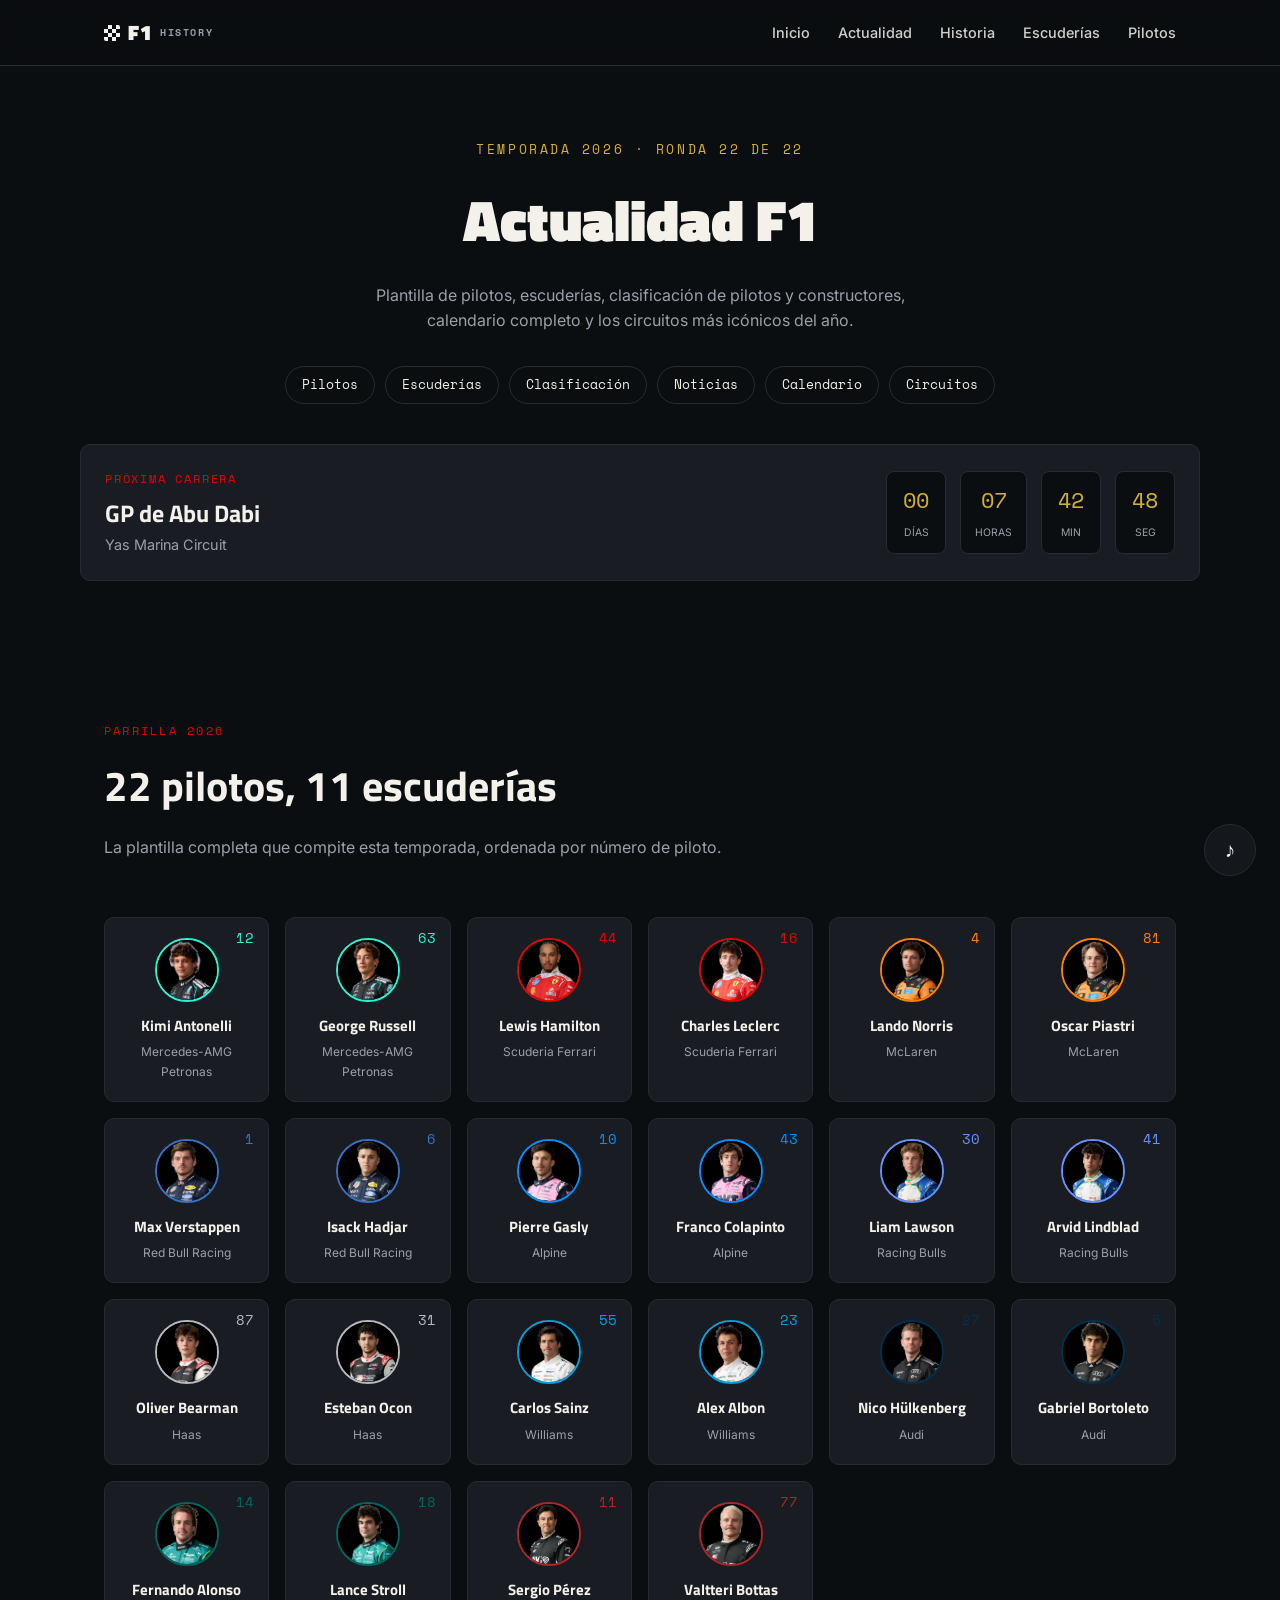
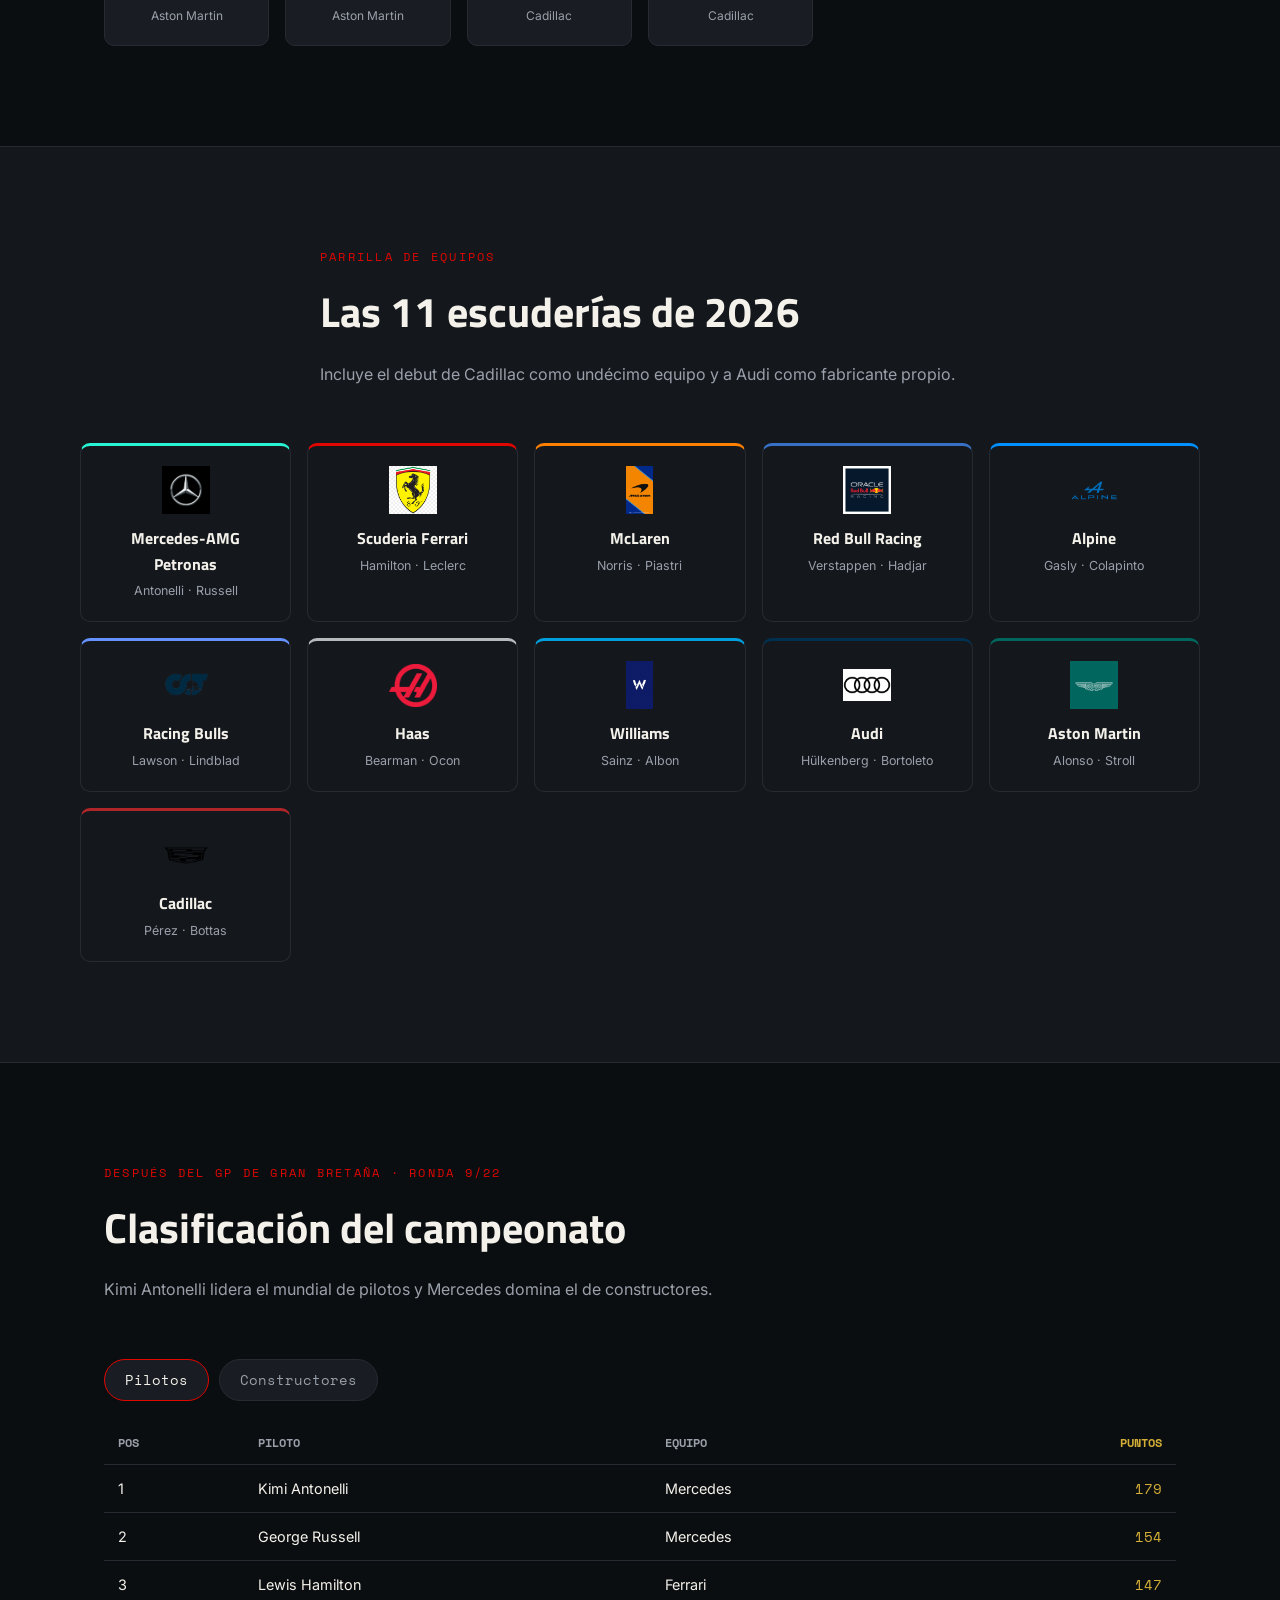
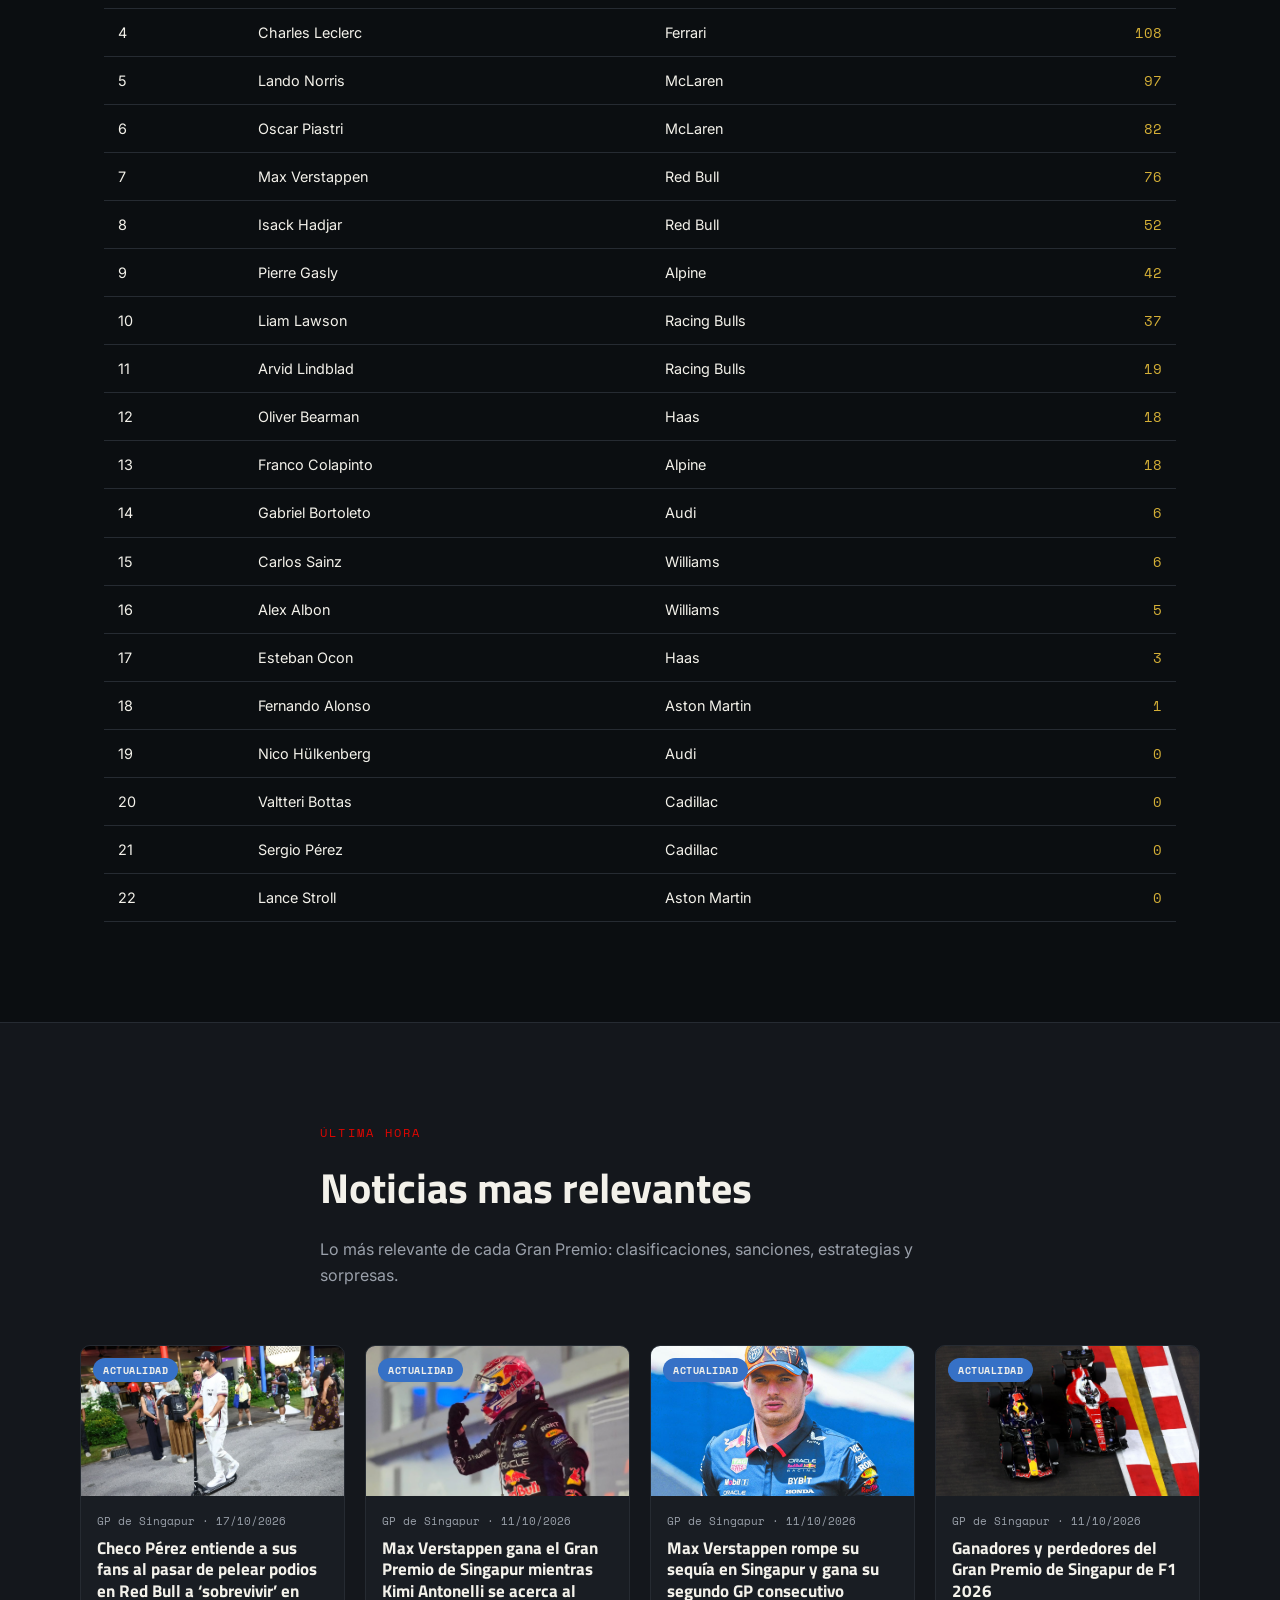
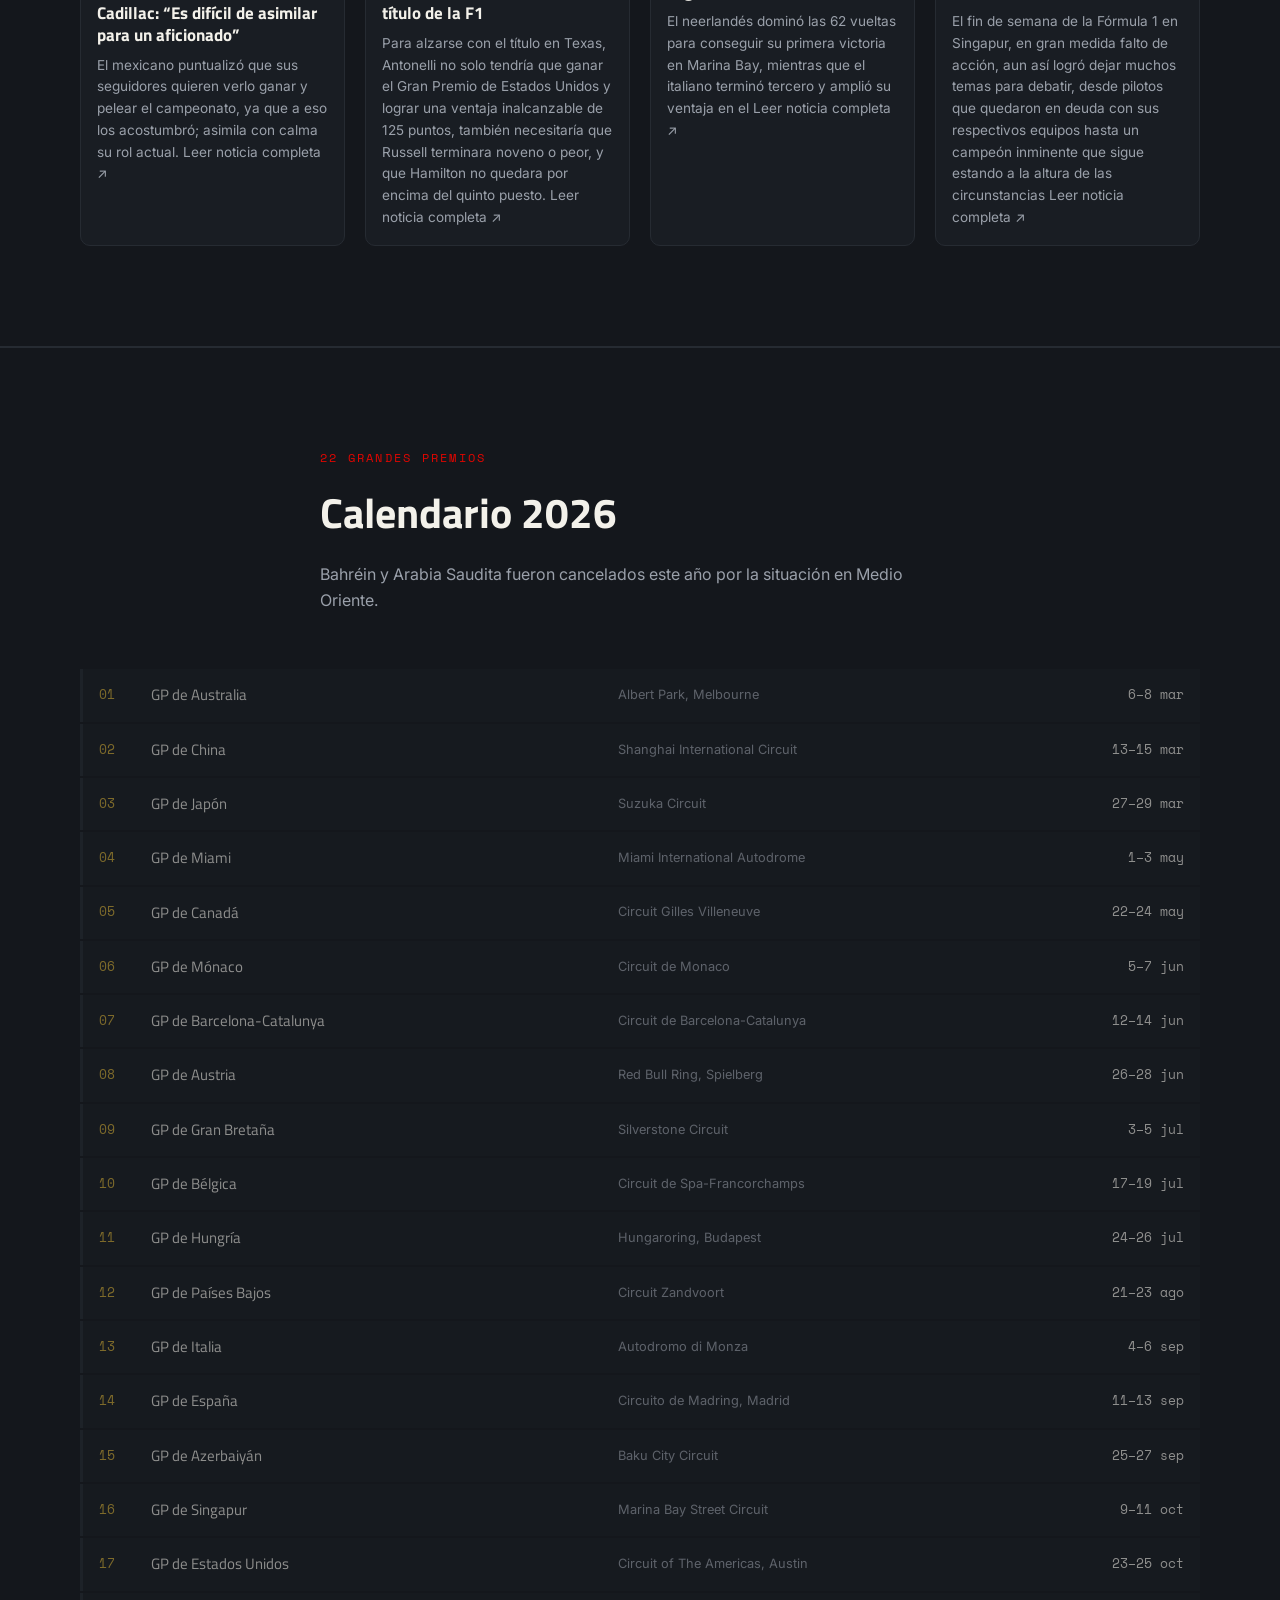
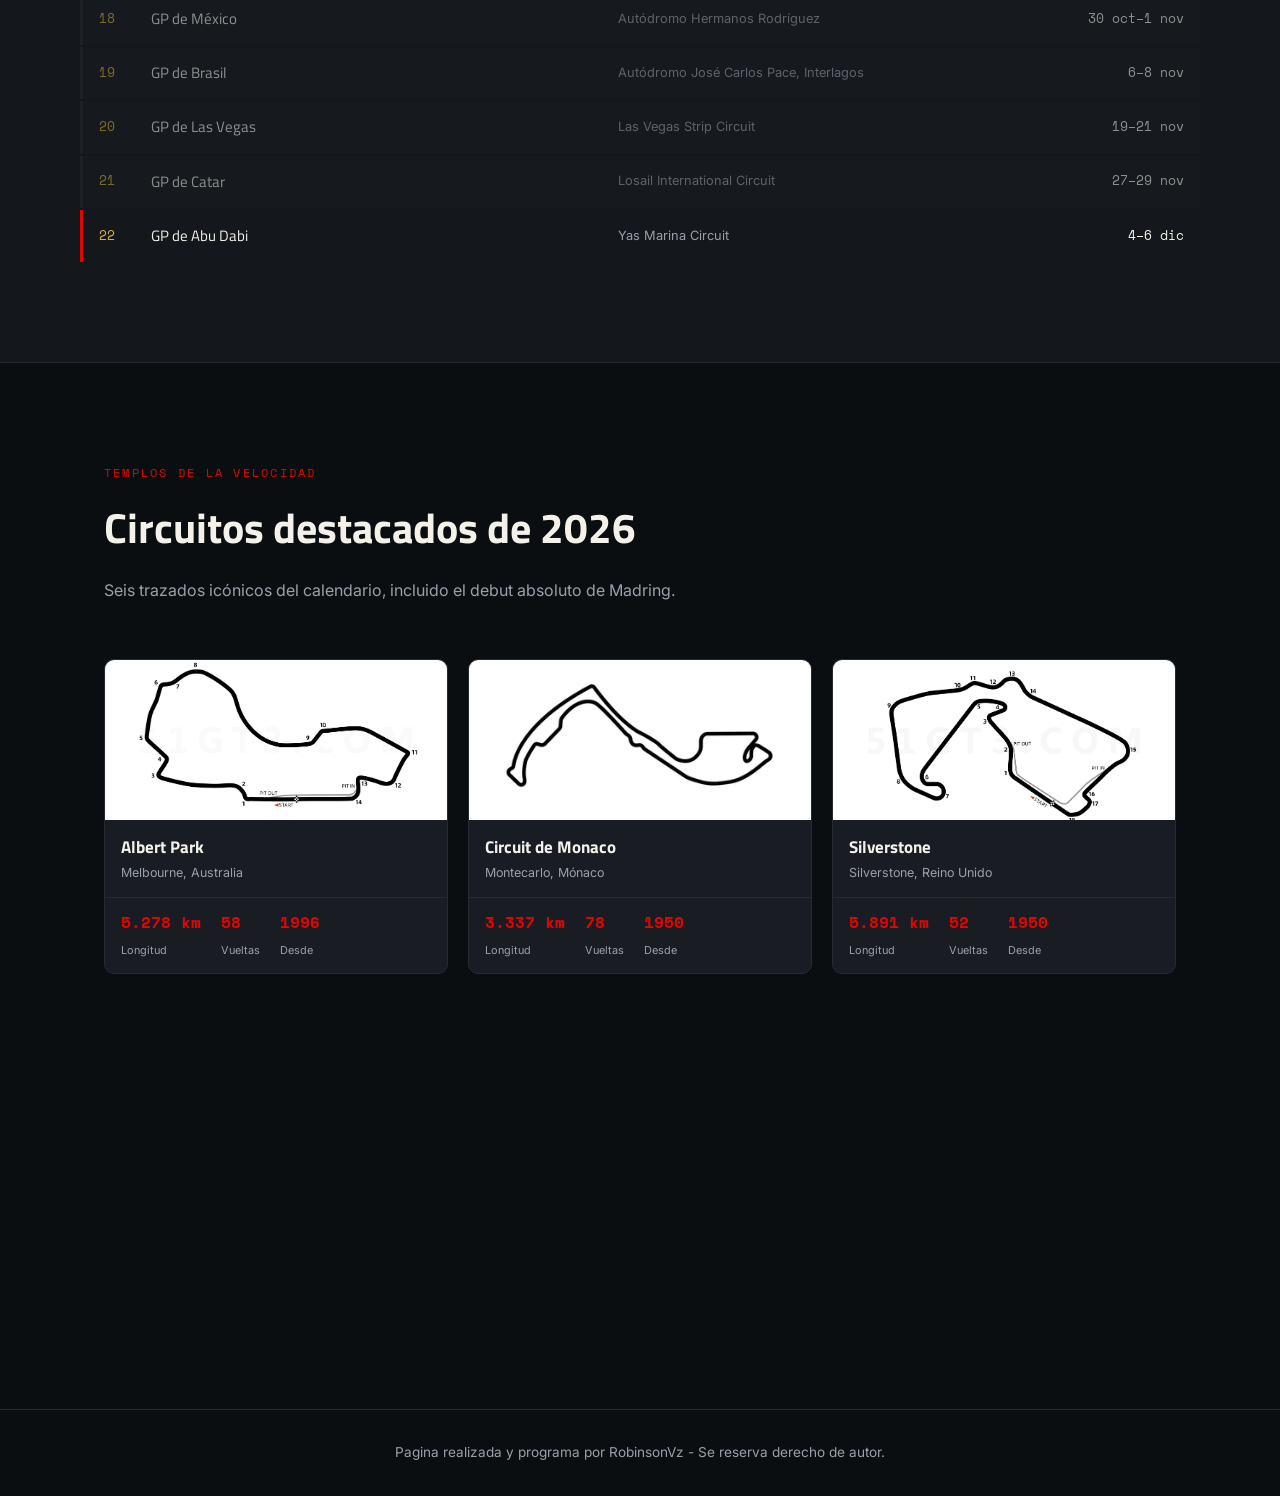
==== commit 8b162199: "Publicar noticias de Singapur y corregir automatizacion" ====
--- a/index.html
+++ b/index.html
@@ -391,53 +391,44 @@
     <div class="news-grid">
 
       <article class="news-card">
-        <span class="news-card__tag news-card__tag--carrera">Carrera</span>
-        <img src="imagenes/actualidad/noticias/italia-carrera.avif" alt="GP de Hungria" class="news-card__img">
+        <span class="news-card__tag news-card__tag--carrera">Actualidad</span>
+        <img src="imagenes/noticias/c775d3655c439751f84f.jpg" alt="Noticia del GP de Singapur" class="news-card__img" loading="lazy">
         <div class="news-card__body">
-          <p class="news-card__meta">GP de Italia · 06 sep 2026</p>
-          <h3 class="news-card__title">Kimi Antonelli gana en casa tras ganar un cerrera que muchos decían que era imposible que ganara.</h3>
-          <p class="news-card__excerpt">Las perspectivas de Antonelli de lograr su primera victoria en casa en Monza parecían escasas antes de la carrera del domingo de 53 vueltas, ya que el italiano partiría desde la parte trasera de la parrilla tras haber recibido nuevos componentes para la unidad de potencia.
-
-Pero después de que la carrera se detuviera con bandera roja prematuramente tras el aparatoso accidente de Charles Leclerc en la última curva, Antonelli ya había alcanzado la duodécima posición y rápidamente remontó posiciones en la reanudación.
-</p>
+          <p class="news-card__meta">GP de Singapur · 17/10/2026</p>
+          <h3 class="news-card__title">Checo Pérez entiende a sus fans al pasar de pelear podios en Red Bull a ‘sobrevivir’ en Cadillac: “Es difícil de asimilar para un aficionado”</h3>
+          <p class="news-card__excerpt">El mexicano puntualizó que sus seguidores quieren verlo ganar y pelear el campeonato, ya que a eso los acostumbró; asimila con calma su rol actual. <a href="https://latinus.us/deportes/automovilismo/2026/10/17/checo-perez-entiende-fans-pelear-podios-red-bull-sobrevivir-cadillac-187314.html" target="_blank" rel="noopener noreferrer">Leer noticia completa ↗</a></p>
         </div>
       </article>
 
       <article class="news-card">
-        <span class="news-card__tag news-card__tag--sancion">Sanción</span>
-        <img src="imagenes/actualidad/noticias/italia-sancion.avif" alt="GP de Hungria" class="news-card__img">
+        <span class="news-card__tag news-card__tag--carrera">Actualidad</span>
+        <img src="imagenes/noticias/3fea5b91893e14af99be.jpg" alt="Noticia del GP de Singapur" class="news-card__img" loading="lazy">
         <div class="news-card__body">
-          <p class="news-card__meta">GP de Italia · 05 sep 2026</p>
-          <h3 class="news-card__title">Piastri recibe una penalización de tres puestos en la parrilla por obstaculizar a Lawson en la clasificación de Monza.</h3>
-          <p class="news-card__excerpt">Oscar Piastri caerá del tercer al sexto puesto en la parrilla del Gran Premio de Italia debido a una penalización posterior a la clasificación.
-Lawson, piloto sustituto de Red Bull, se acercó al McLaren de Piastri (que acababa de salir de boxes) en la primera chicane de Monza durante la recta final de la Q2. Posteriormente, el neozelandés expresó su frustración por radio y no logró clasificarse para la Q3.</p>
+          <p class="news-card__meta">GP de Singapur · 11/10/2026</p>
+          <h3 class="news-card__title">Max Verstappen gana el Gran Premio de Singapur mientras Kimi Antonelli se acerca al título de la F1</h3>
+          <p class="news-card__excerpt">Para alzarse con el título en Texas, Antonelli no solo tendría que ganar el Gran Premio de Estados Unidos y lograr una ventaja inalcanzable de 125 puntos, también necesitaría que Russell terminara noveno o peor, y que Hamilton no quedara por encima del quinto puesto. <a href="https://www.proceso.com.mx/deportes/2026/10/11/max-verstappen-gana-el-gran-premio-de-singapur-mientras-kimi-antonelli-se-acerca-al-titulo-de-la-f1-381652.html" target="_blank" rel="noopener noreferrer">Leer noticia completa ↗</a></p>
         </div>
       </article>
 
       <article class="news-card">
-        <span class="news-card__tag news-card__tag--clasificacion">Clasificación</span>
-        <img src="imagenes/actualidad/noticias/italia-pole.avif" alt="GP de Hungria" class="news-card__img">
+        <span class="news-card__tag news-card__tag--carrera">Actualidad</span>
+        <img src="imagenes/noticias/9b29157eca64fe9f9147.jpg" alt="Noticia del GP de Singapur" class="news-card__img" loading="lazy">
         <div class="news-card__body">
-          <p class="news-card__meta">GP de Italia · 05 jul 2026</p>
-          <h3 class="news-card__title">Gasly logra una sensacional primera pole position en la F1 en Monza por delante de Russell y Piastri.</h3>
-          <p class="news-card__excerpt">Pierre Gasly lideró la tabla de tiempos de la clasificación por primera vez en su carrera en la Fórmula 1 en el Autódromo Nacional de Monza el sábado.
-
-El piloto alpino Pierre Gasly logró una brillante primera pole position en la Fórmula 1 en el Gran Premio de Italia, superando a George Russell de Mercedes y a Oscar Piastri de McLaren en una emocionante sesión de clasificación en el Autódromo Nacional de Monza.
-
-</p>
+          <p class="news-card__meta">GP de Singapur · 11/10/2026</p>
+          <h3 class="news-card__title">Max Verstappen rompe su sequía en Singapur y gana su segundo GP consecutivo</h3>
+          <p class="news-card__excerpt">El neerlandés dominó las 62 vueltas para conseguir su primera victoria en Marina Bay, mientras que el italiano terminó tercero y amplió su ventaja en el <a href="https://www.eleconomista.com.mx/deportes/max-verstappen-rompe-sequia-singapur-gana-segundo-gp-consecutivo-20261011-837997.html" target="_blank" rel="noopener noreferrer">Leer noticia completa ↗</a></p>
         </div>
       </article>
 
       <article class="news-card">
-        <span class="news-card__tag news-card__tag--previa">Previa</span>
-        <img src="imagenes/actualidad/noticias/madring-previa.jpg" alt="GP de Países Bajos" class="news-card__img">
+        <span class="news-card__tag news-card__tag--carrera">Actualidad</span>
+        <img src="imagenes/noticias/048c9dbe8d59ebb0d37a.jpg" alt="Noticia del GP de Singapur" class="news-card__img" loading="lazy">
         <div class="news-card__body">
-          <p class="news-card__meta">GP de Madrid · 13 sep 2026</p>
-          <h3 class="news-card__title">Todo listo para el estreno del Madring el nuevo circuito en madid españa</h3>
-          <p class="news-card__excerpt">El gran estreno de este nuevo circuito en el calendario de F1 y el cual tendrá licencia por 10 temporadas, Un nuevo gran premio que tendra españa como país el cual se suma al mitico circuito de cataluña</p>
+          <p class="news-card__meta">GP de Singapur · 11/10/2026</p>
+          <h3 class="news-card__title">Ganadores y perdedores del Gran Premio de Singapur de F1 2026</h3>
+          <p class="news-card__excerpt">El fin de semana de la Fórmula 1 en Singapur, en gran medida falto de acción, aun así logró dejar muchos temas para debatir, desde pilotos que quedaron en deuda con sus respectivos equipos hasta un campeón inminente que sigue estando a la altura de las circunstancias <a href="https://lat.motorsport.com/f1/news/ganadores-y-perdedores-gran-premio-singapur-2026/10864437/" target="_blank" rel="noopener noreferrer">Leer noticia completa ↗</a></p>
         </div>
       </article>
-
     </div>
   </section>
 
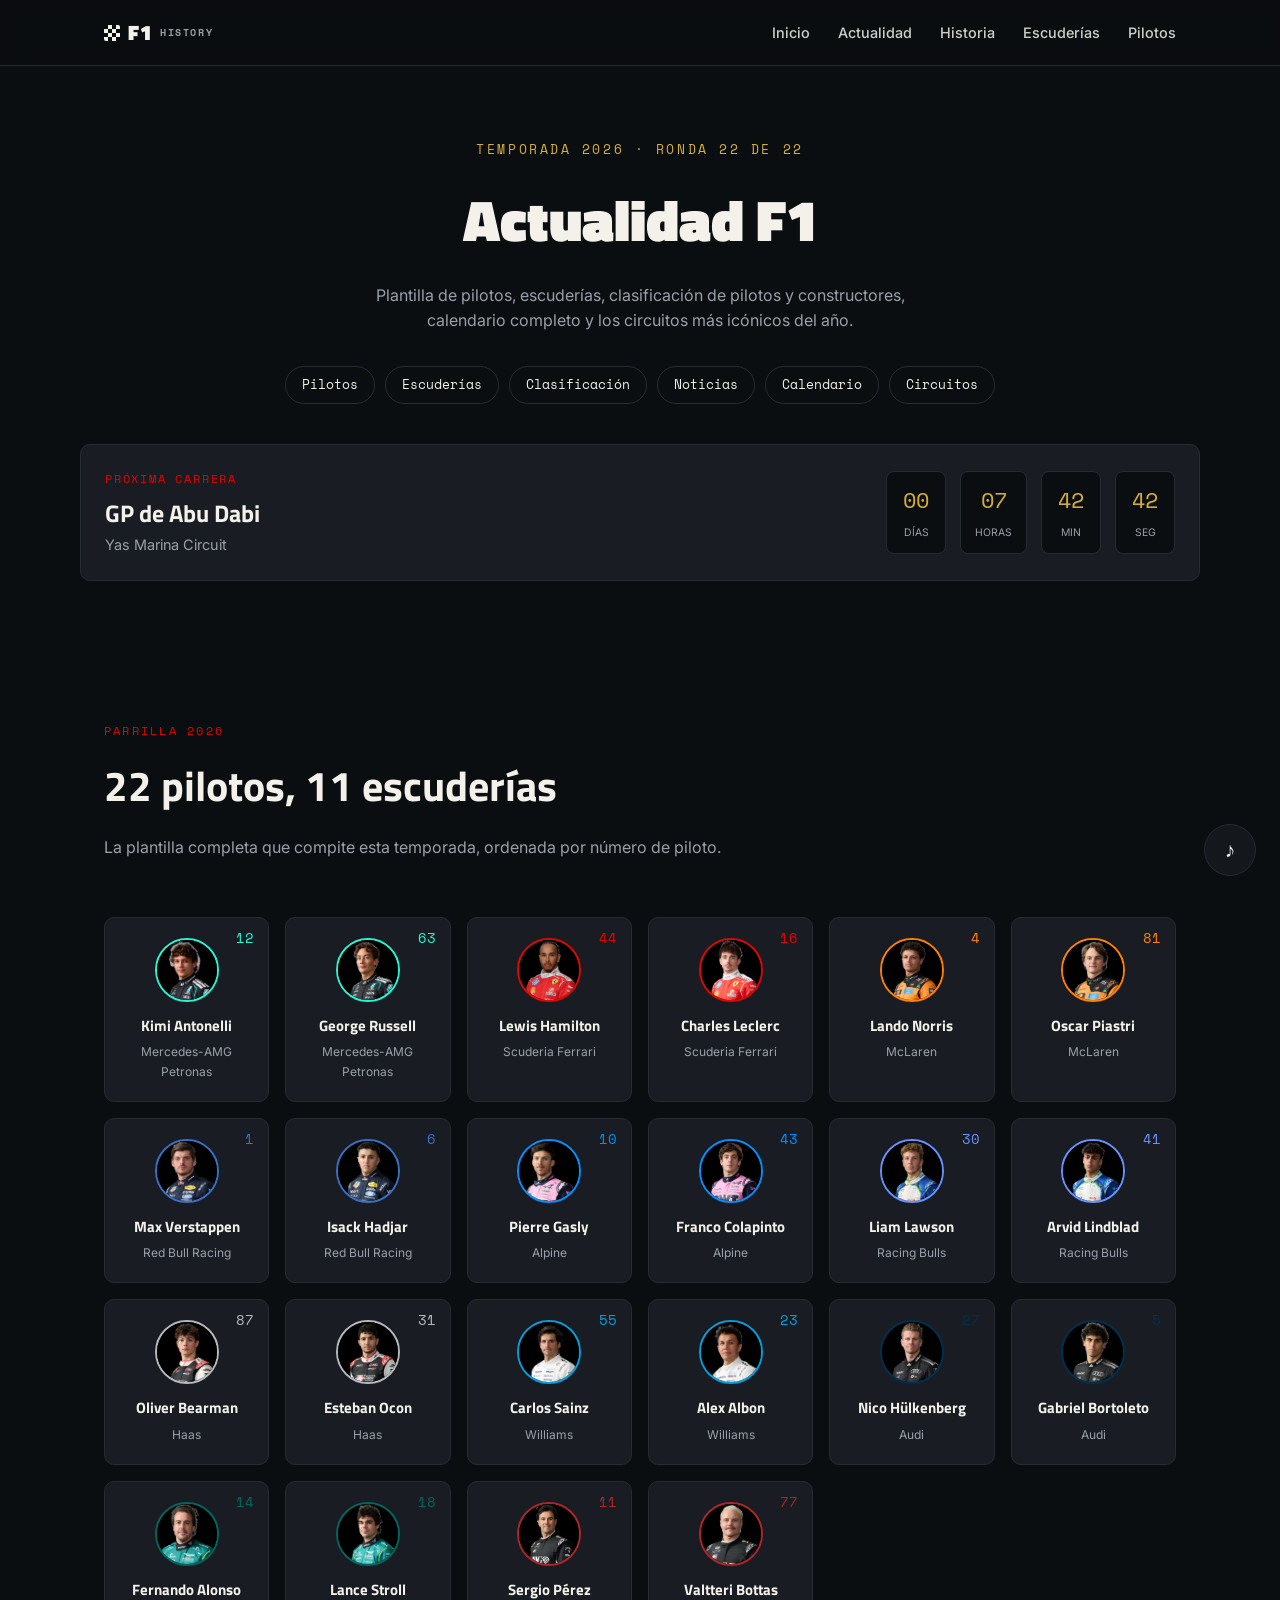
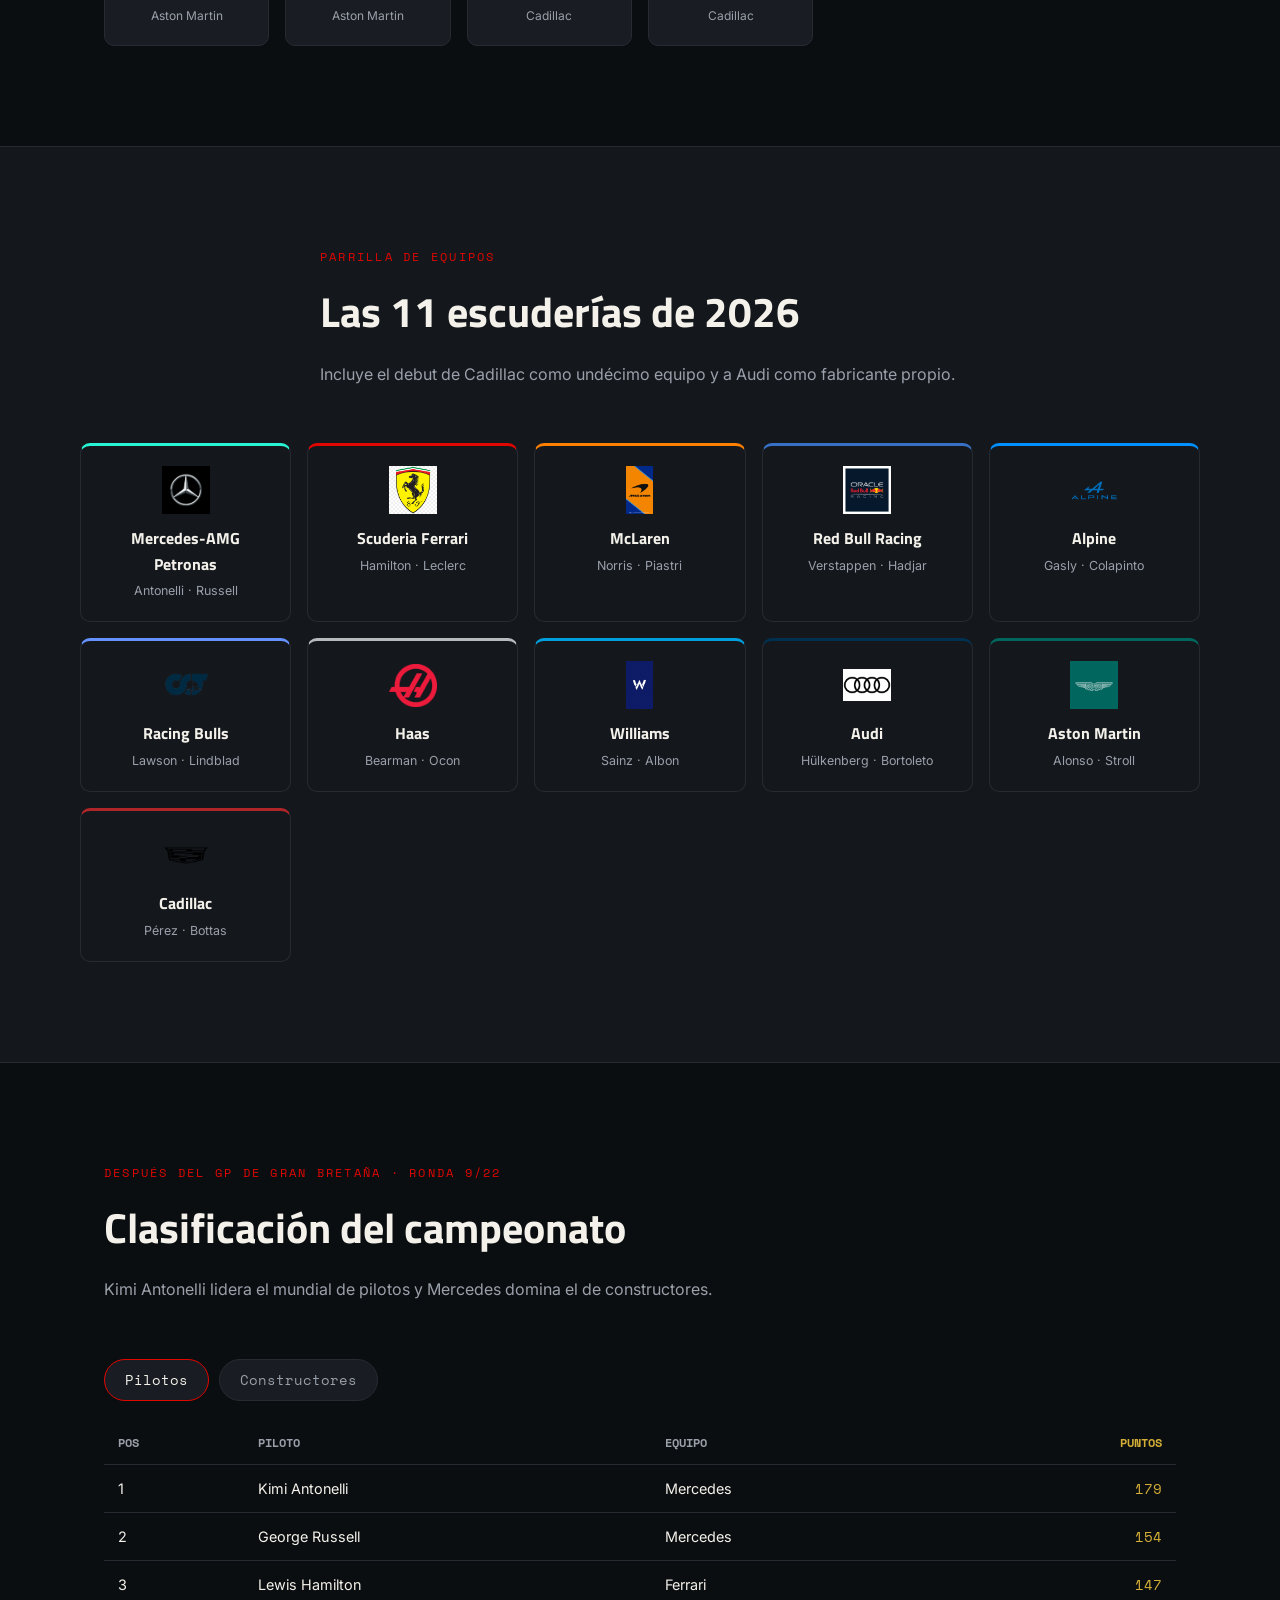
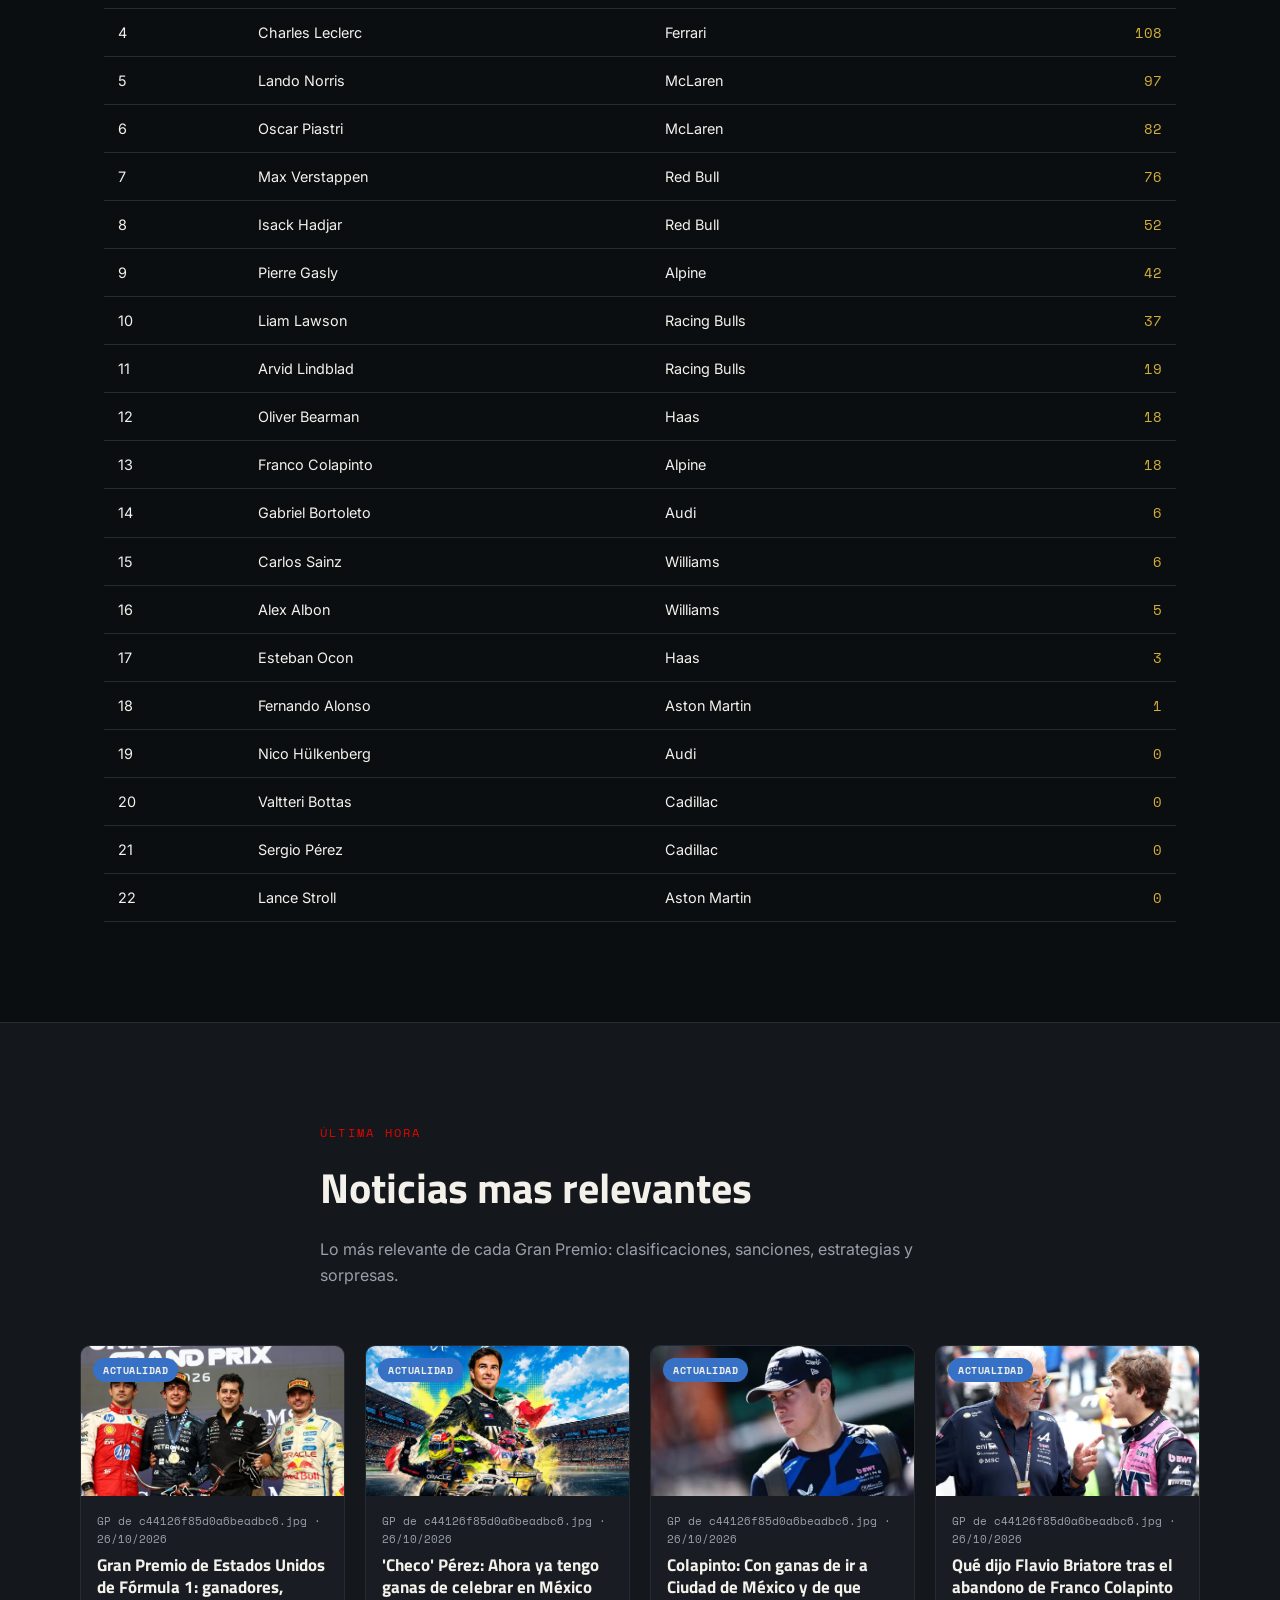
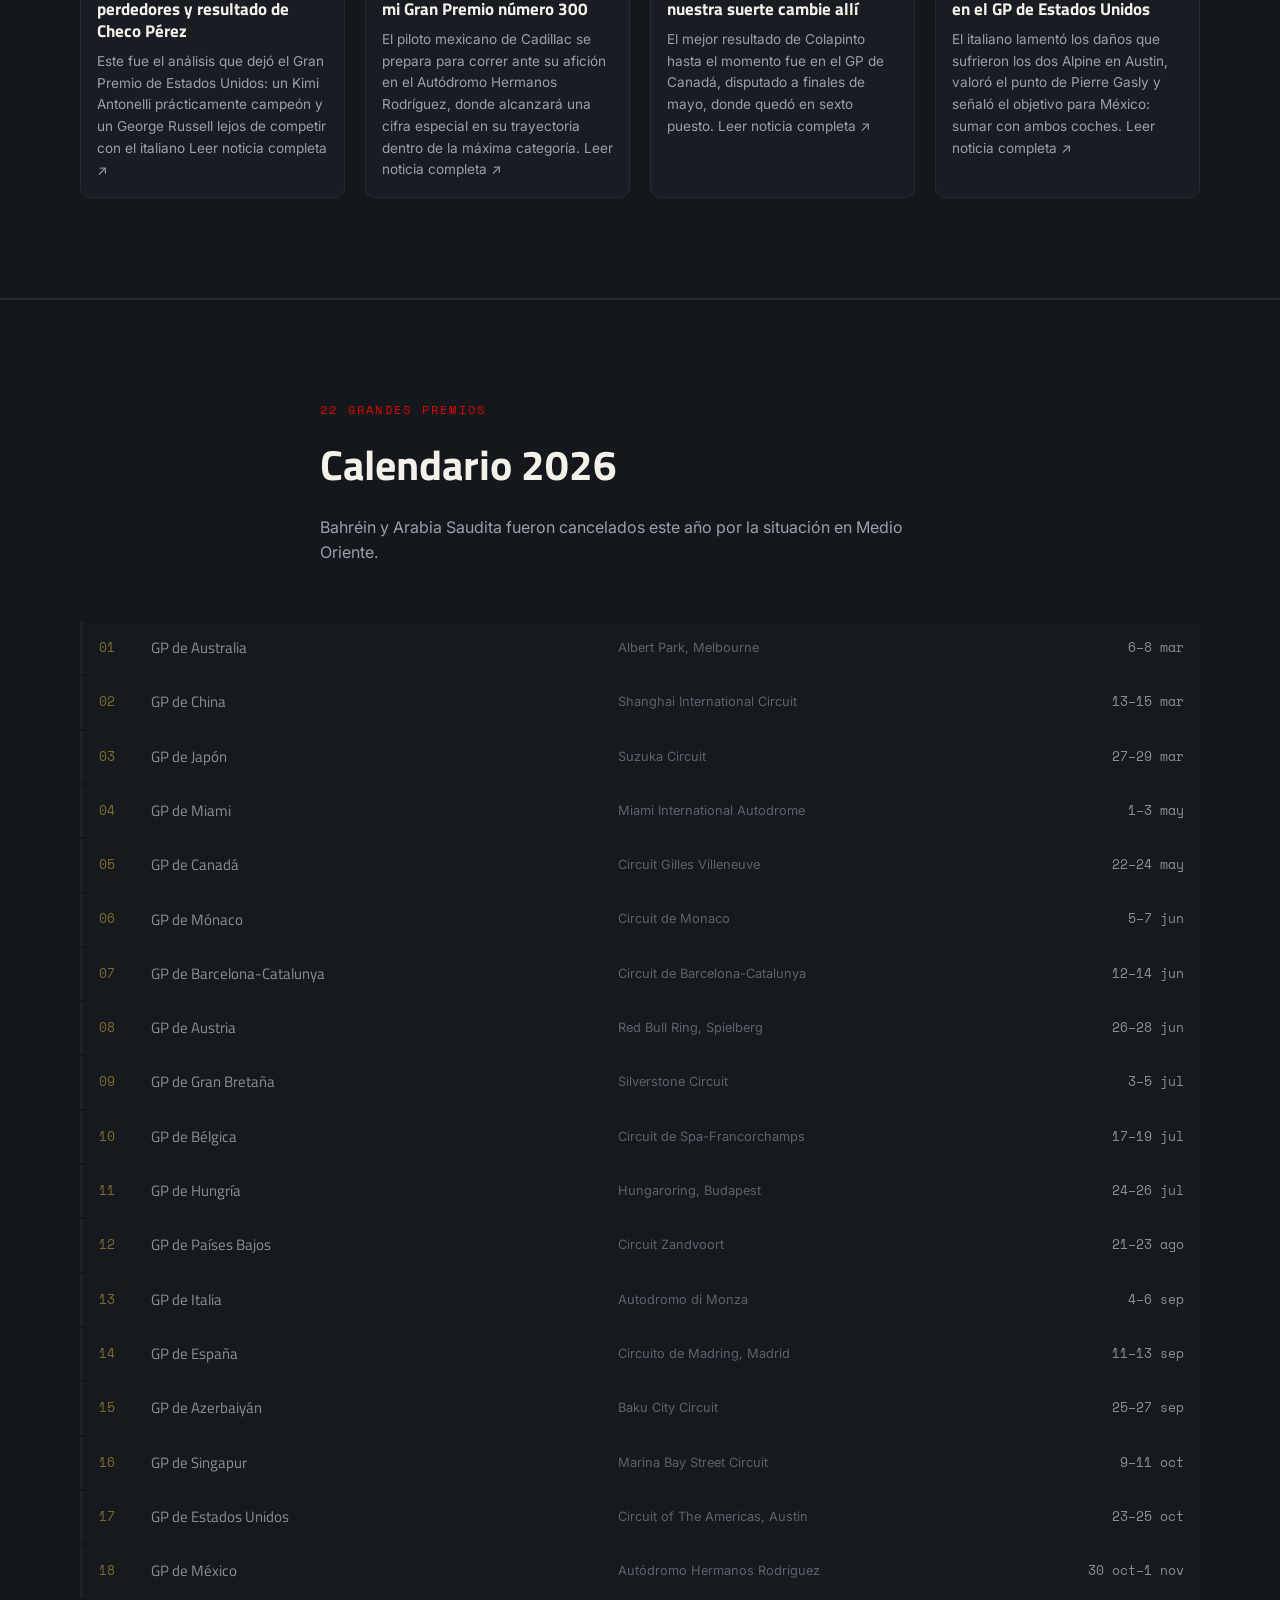
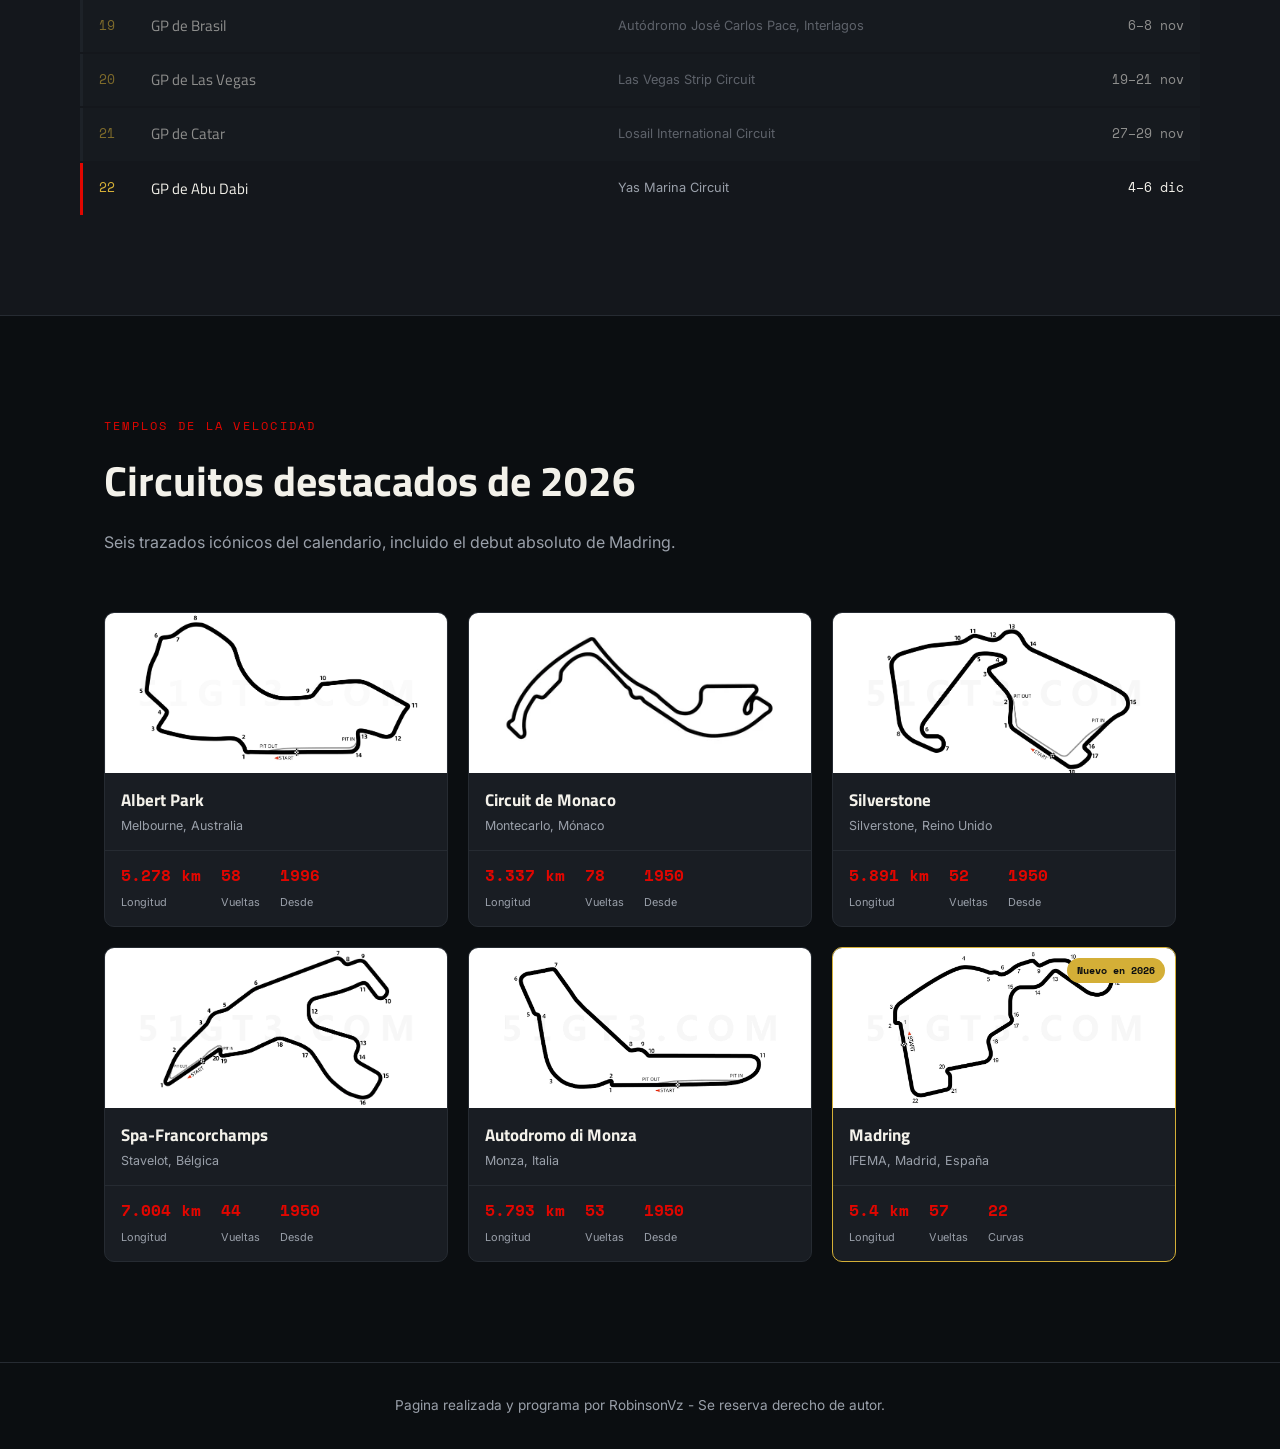
==== commit b3d60026: "Actualizar noticias del ultimo GP" ====
--- a/index.html
+++ b/index.html
@@ -392,41 +392,41 @@
 
       <article class="news-card">
         <span class="news-card__tag news-card__tag--carrera">Actualidad</span>
-        <img src="imagenes/noticias/c775d3655c439751f84f.jpg" alt="Noticia del GP de Singapur" class="news-card__img" loading="lazy">
+        <img src="imagenes/noticias/a20d417983d654c66094.webp" alt="Noticia del GP de c44126f85d0a6beadbc6.jpg" class="news-card__img" loading="lazy">
         <div class="news-card__body">
-          <p class="news-card__meta">GP de Singapur · 17/10/2026</p>
-          <h3 class="news-card__title">Checo Pérez entiende a sus fans al pasar de pelear podios en Red Bull a ‘sobrevivir’ en Cadillac: “Es difícil de asimilar para un aficionado”</h3>
-          <p class="news-card__excerpt">El mexicano puntualizó que sus seguidores quieren verlo ganar y pelear el campeonato, ya que a eso los acostumbró; asimila con calma su rol actual. <a href="https://latinus.us/deportes/automovilismo/2026/10/17/checo-perez-entiende-fans-pelear-podios-red-bull-sobrevivir-cadillac-187314.html" target="_blank" rel="noopener noreferrer">Leer noticia completa ↗</a></p>
+          <p class="news-card__meta">GP de c44126f85d0a6beadbc6.jpg · 26/10/2026</p>
+          <h3 class="news-card__title">Gran Premio de Estados Unidos de Fórmula 1: ganadores, perdedores y resultado de Checo Pérez</h3>
+          <p class="news-card__excerpt">Este fue el análisis que dejó el Gran Premio de Estados Unidos: un Kimi Antonelli prácticamente campeón y un George Russell lejos de competir con el italiano <a href="https://www.tvazteca.com/aztecadeportes/gran-premio-estados-unidos-f1-ganadores-perdedores-checo-perez/?_amp=true" target="_blank" rel="noopener noreferrer">Leer noticia completa ↗</a></p>
         </div>
       </article>
 
       <article class="news-card">
         <span class="news-card__tag news-card__tag--carrera">Actualidad</span>
-        <img src="imagenes/noticias/3fea5b91893e14af99be.jpg" alt="Noticia del GP de Singapur" class="news-card__img" loading="lazy">
+        <img src="imagenes/noticias/6bf14f54e0a24354148a.jpg" alt="Noticia del GP de c44126f85d0a6beadbc6.jpg" class="news-card__img" loading="lazy">
         <div class="news-card__body">
-          <p class="news-card__meta">GP de Singapur · 11/10/2026</p>
-          <h3 class="news-card__title">Max Verstappen gana el Gran Premio de Singapur mientras Kimi Antonelli se acerca al título de la F1</h3>
-          <p class="news-card__excerpt">Para alzarse con el título en Texas, Antonelli no solo tendría que ganar el Gran Premio de Estados Unidos y lograr una ventaja inalcanzable de 125 puntos, también necesitaría que Russell terminara noveno o peor, y que Hamilton no quedara por encima del quinto puesto. <a href="https://www.proceso.com.mx/deportes/2026/10/11/max-verstappen-gana-el-gran-premio-de-singapur-mientras-kimi-antonelli-se-acerca-al-titulo-de-la-f1-381652.html" target="_blank" rel="noopener noreferrer">Leer noticia completa ↗</a></p>
+          <p class="news-card__meta">GP de c44126f85d0a6beadbc6.jpg · 26/10/2026</p>
+          <h3 class="news-card__title">&#x27;Checo&#x27; Pérez: Ahora ya tengo ganas de celebrar en México mi Gran Premio número 300</h3>
+          <p class="news-card__excerpt">El piloto mexicano de Cadillac se prepara para correr ante su afición en el Autódromo Hermanos Rodríguez, donde alcanzará una cifra especial en su trayectoria dentro de la máxima categoría. <a href="https://abcnoticias.mx/deportes/2026/10/26/checo-perez-ahora-ya-tengo-ganas-de-celebrar-en-mexico-mi-gran-premio-numero-300-293519.html" target="_blank" rel="noopener noreferrer">Leer noticia completa ↗</a></p>
         </div>
       </article>
 
       <article class="news-card">
         <span class="news-card__tag news-card__tag--carrera">Actualidad</span>
-        <img src="imagenes/noticias/9b29157eca64fe9f9147.jpg" alt="Noticia del GP de Singapur" class="news-card__img" loading="lazy">
+        <img src="imagenes/noticias/b9353837bc45a2748ab7.webp" alt="Noticia del GP de c44126f85d0a6beadbc6.jpg" class="news-card__img" loading="lazy">
         <div class="news-card__body">
-          <p class="news-card__meta">GP de Singapur · 11/10/2026</p>
-          <h3 class="news-card__title">Max Verstappen rompe su sequía en Singapur y gana su segundo GP consecutivo</h3>
-          <p class="news-card__excerpt">El neerlandés dominó las 62 vueltas para conseguir su primera victoria en Marina Bay, mientras que el italiano terminó tercero y amplió su ventaja en el <a href="https://www.eleconomista.com.mx/deportes/max-verstappen-rompe-sequia-singapur-gana-segundo-gp-consecutivo-20261011-837997.html" target="_blank" rel="noopener noreferrer">Leer noticia completa ↗</a></p>
+          <p class="news-card__meta">GP de c44126f85d0a6beadbc6.jpg · 26/10/2026</p>
+          <h3 class="news-card__title">Colapinto: Con ganas de ir a Ciudad de México y de que nuestra suerte cambie allí</h3>
+          <p class="news-card__excerpt">El mejor resultado de Colapinto hasta el momento fue en el GP de Canadá, disputado a finales de mayo, donde quedó en sexto puesto. <a href="https://forbes.com.mx/colapinto-con-ganas-de-ir-a-ciudad-de-mexico-y-de-que-nuestra-suerte-cambie-alli/" target="_blank" rel="noopener noreferrer">Leer noticia completa ↗</a></p>
         </div>
       </article>
 
       <article class="news-card">
         <span class="news-card__tag news-card__tag--carrera">Actualidad</span>
-        <img src="imagenes/noticias/048c9dbe8d59ebb0d37a.jpg" alt="Noticia del GP de Singapur" class="news-card__img" loading="lazy">
+        <img src="imagenes/noticias/c44126f85d0a6beadbc6.jpg" alt="Noticia del GP de c44126f85d0a6beadbc6.jpg" class="news-card__img" loading="lazy">
         <div class="news-card__body">
-          <p class="news-card__meta">GP de Singapur · 11/10/2026</p>
-          <h3 class="news-card__title">Ganadores y perdedores del Gran Premio de Singapur de F1 2026</h3>
-          <p class="news-card__excerpt">El fin de semana de la Fórmula 1 en Singapur, en gran medida falto de acción, aun así logró dejar muchos temas para debatir, desde pilotos que quedaron en deuda con sus respectivos equipos hasta un campeón inminente que sigue estando a la altura de las circunstancias <a href="https://lat.motorsport.com/f1/news/ganadores-y-perdedores-gran-premio-singapur-2026/10864437/" target="_blank" rel="noopener noreferrer">Leer noticia completa ↗</a></p>
+          <p class="news-card__meta">GP de c44126f85d0a6beadbc6.jpg · 26/10/2026</p>
+          <h3 class="news-card__title">Qué dijo Flavio Briatore tras el abandono de Franco Colapinto en el GP de Estados Unidos</h3>
+          <p class="news-card__excerpt">El italiano lamentó los daños que sufrieron los dos Alpine en Austin, valoró el punto de Pierre Gasly y señaló el objetivo para México: sumar con ambos coches. <a href="https://lat.motorsport.com/f1/news/que-dijo-briatore-tras-abandono-de-franco-colapinto-en-estados-unidos/10868640/" target="_blank" rel="noopener noreferrer">Leer noticia completa ↗</a></p>
         </div>
       </article>
     </div>
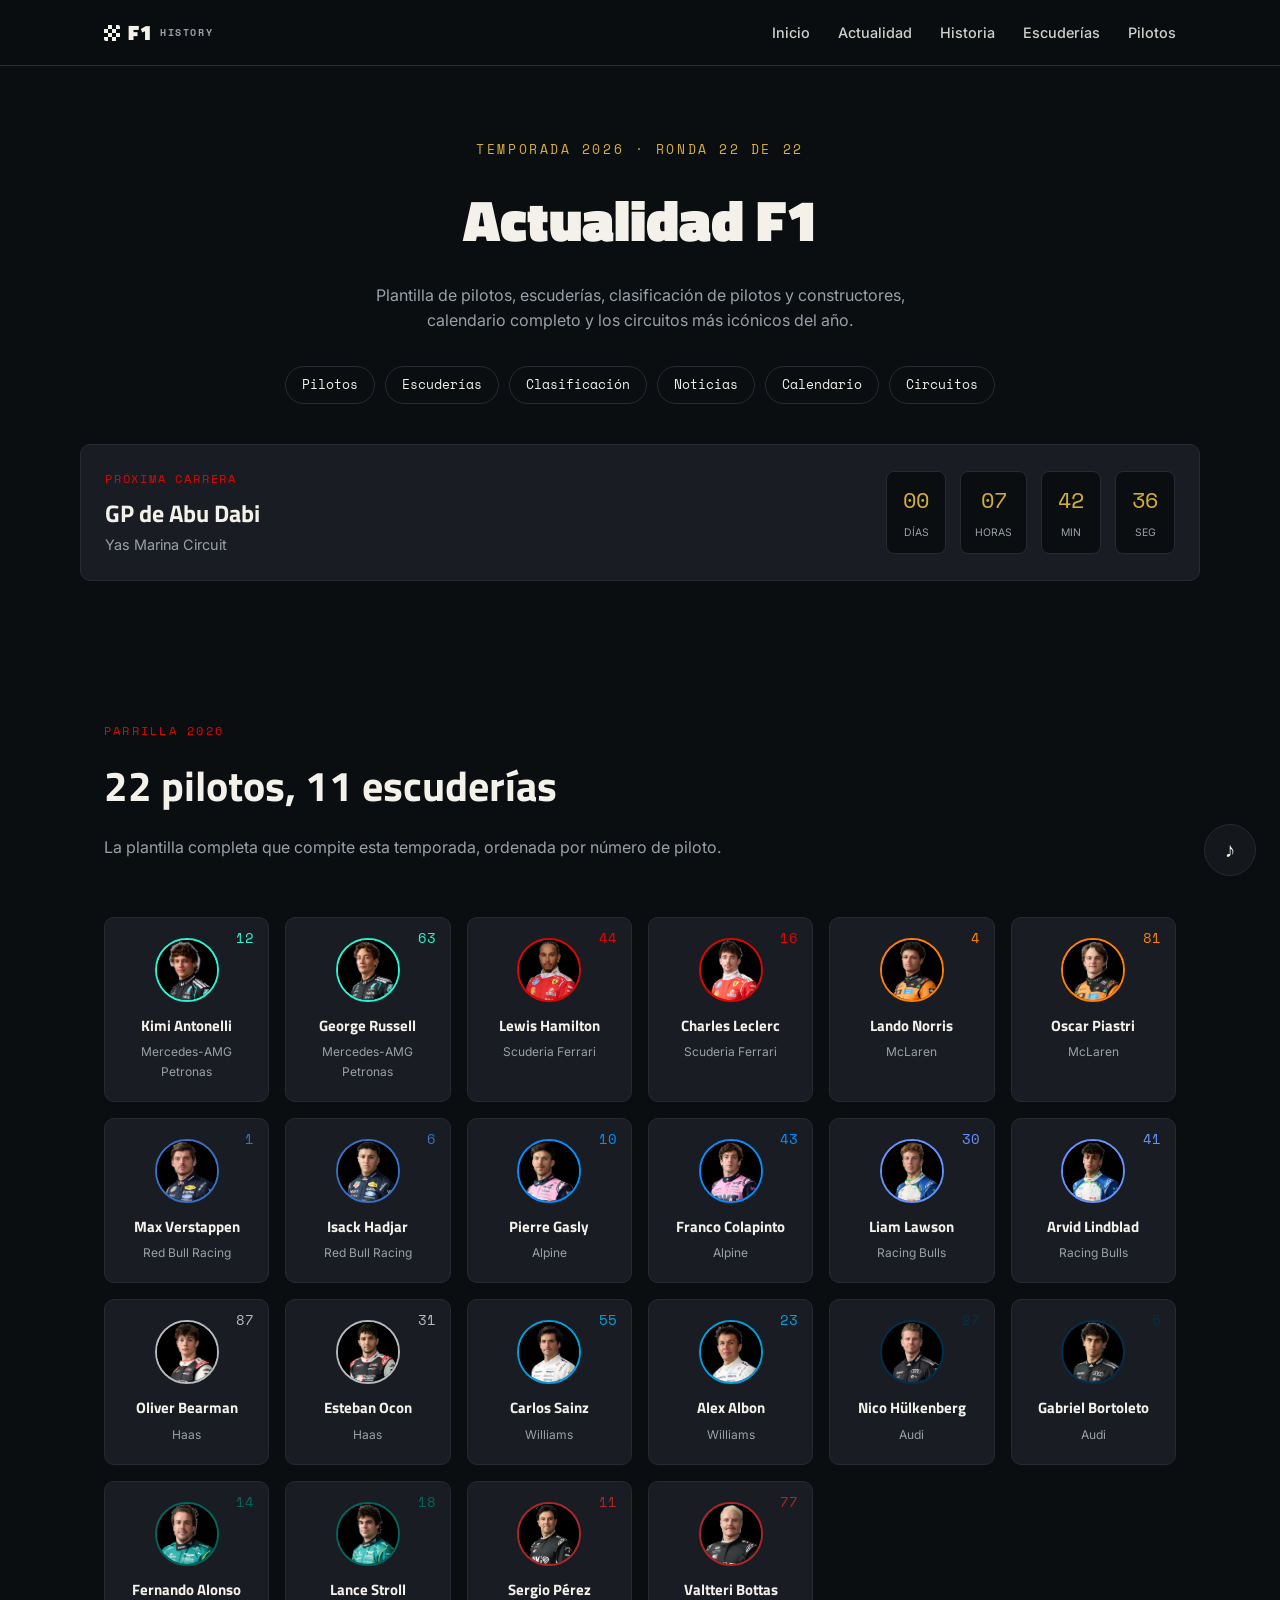
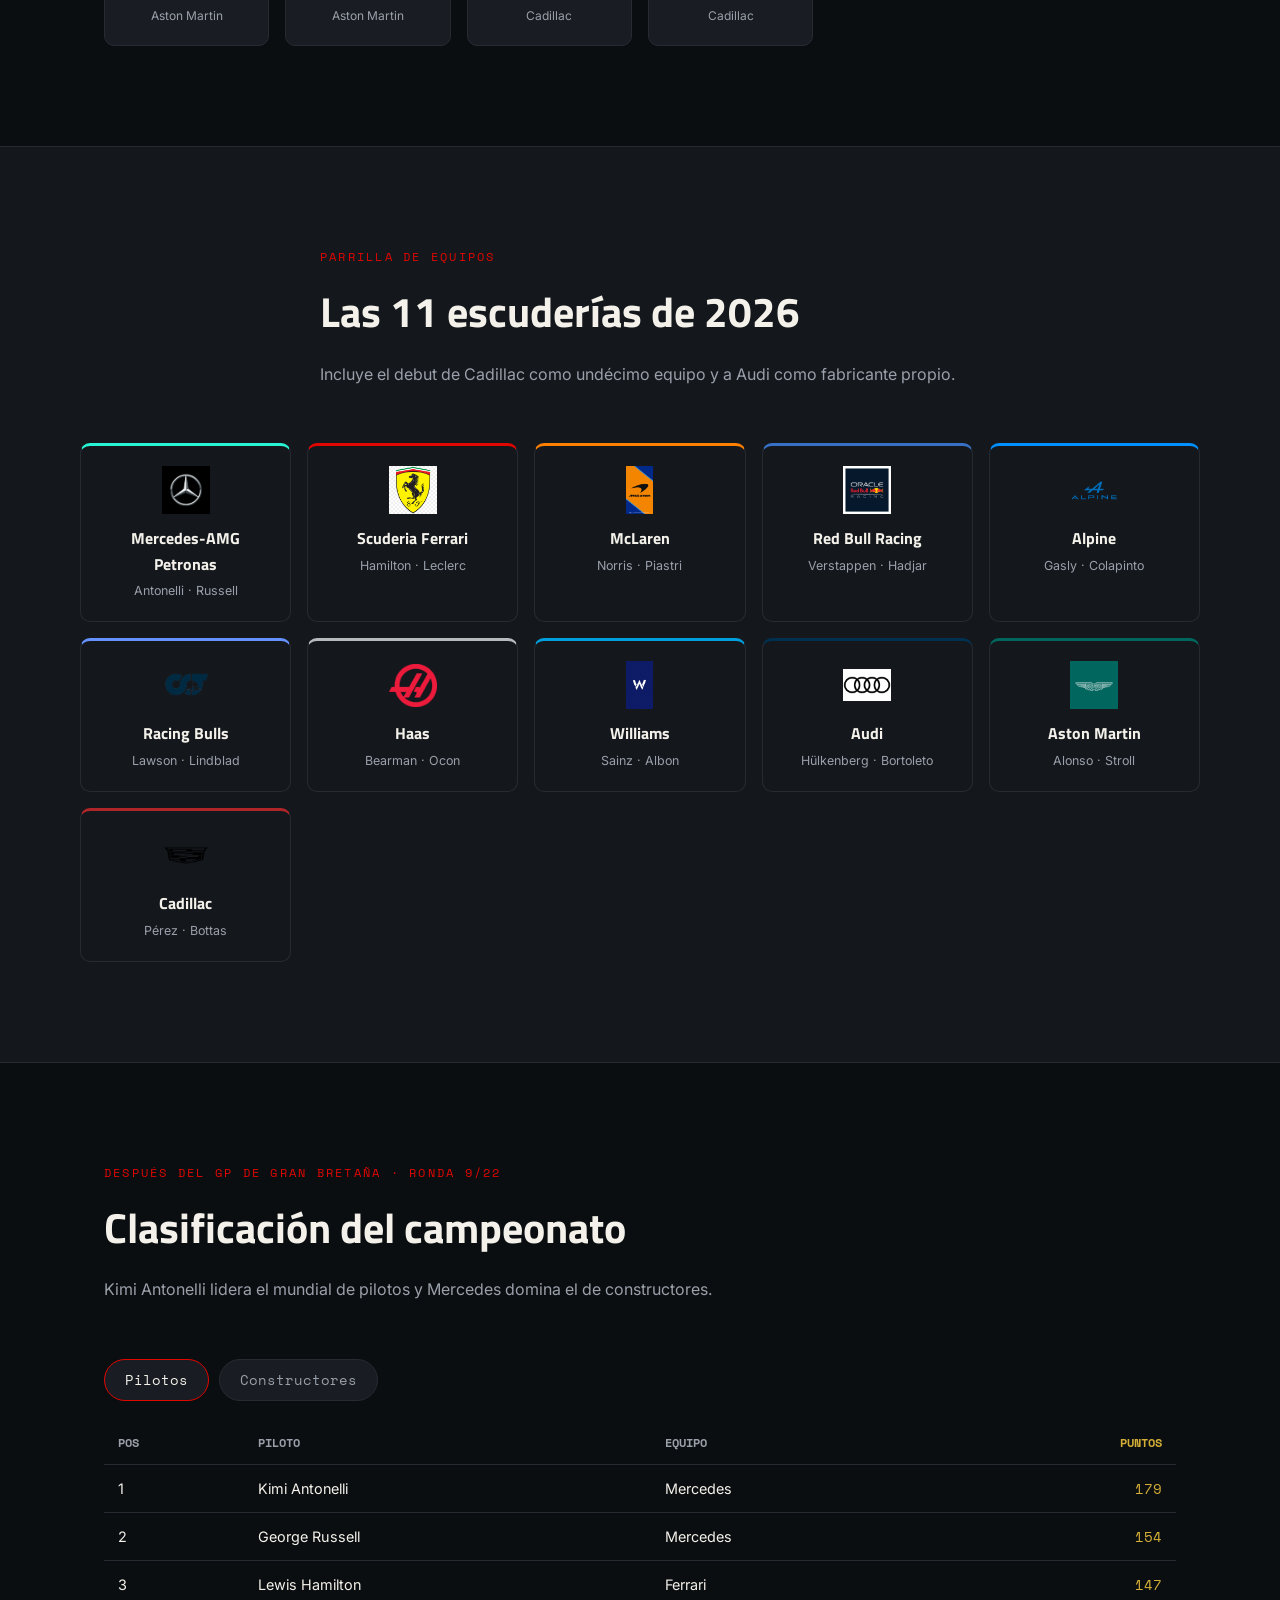
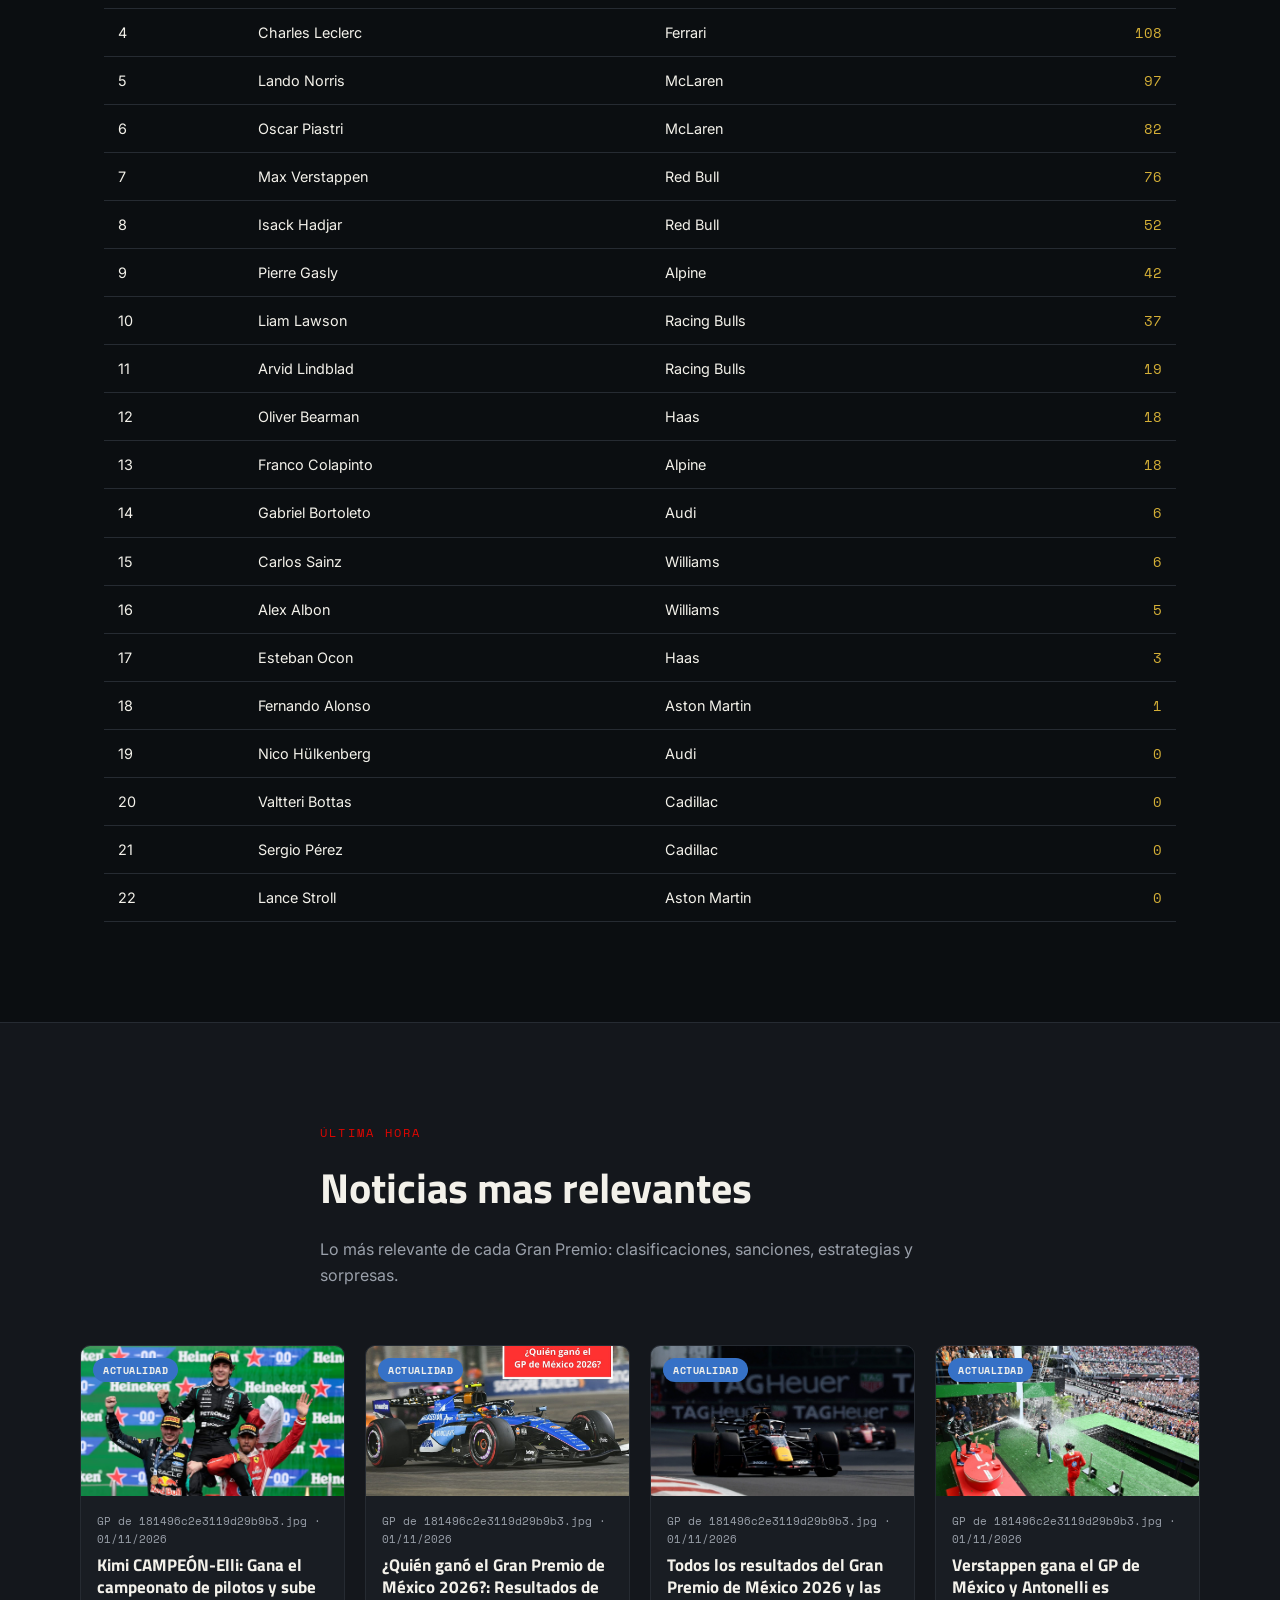
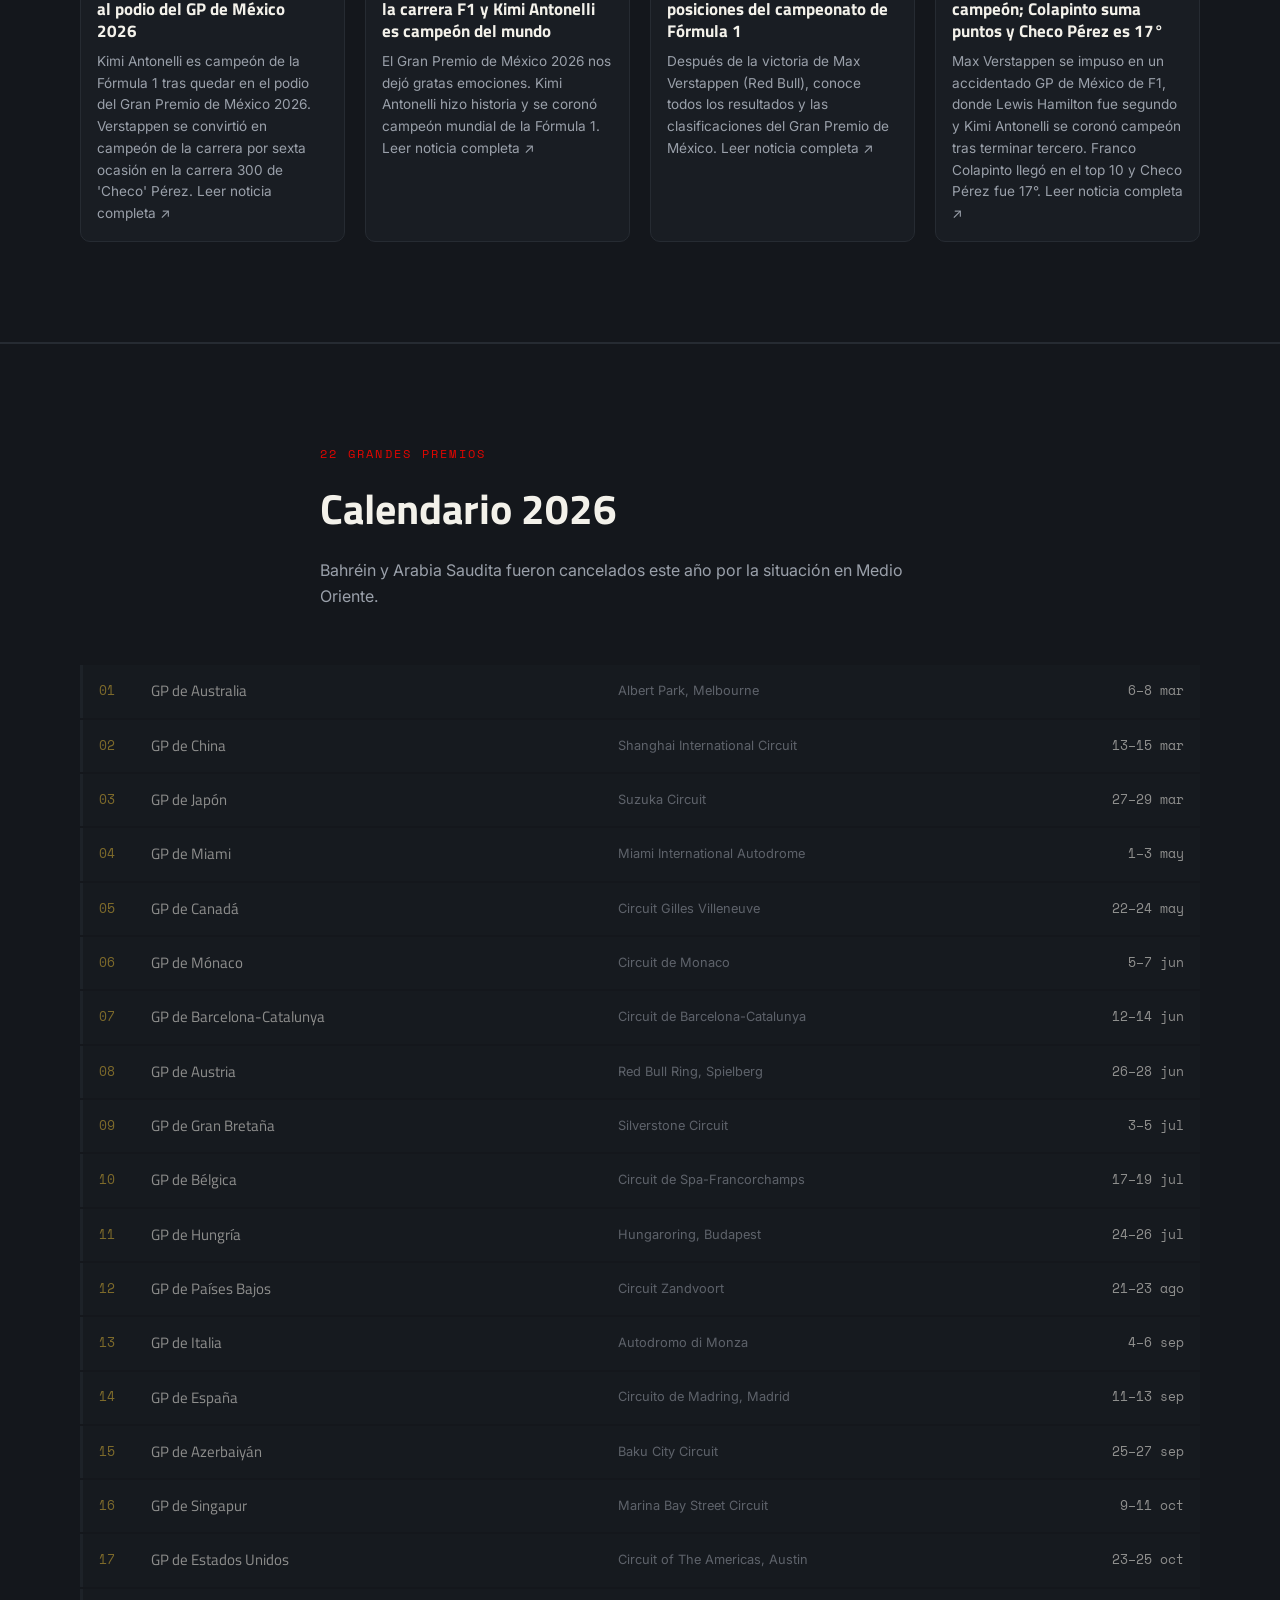
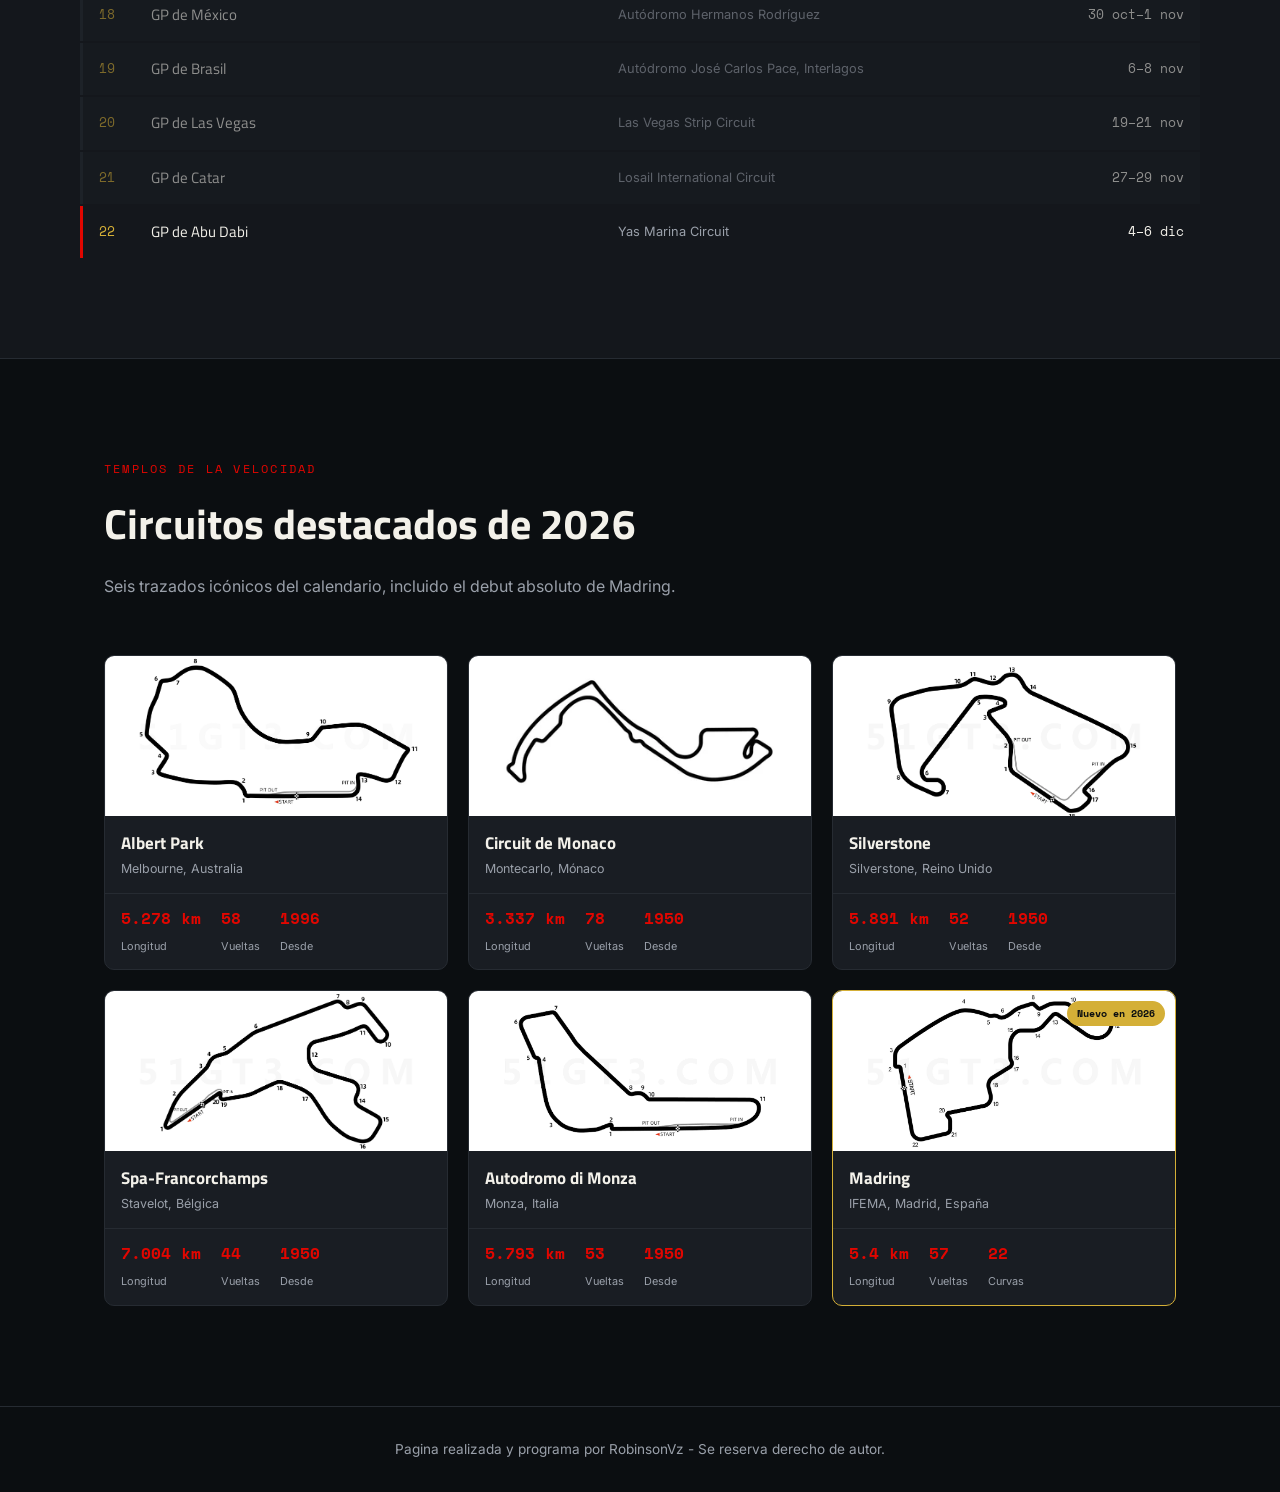
==== commit 08634822: "Actualizar noticias del ultimo GP" ====
--- a/index.html
+++ b/index.html
@@ -392,41 +392,41 @@
 
       <article class="news-card">
         <span class="news-card__tag news-card__tag--carrera">Actualidad</span>
-        <img src="imagenes/noticias/a20d417983d654c66094.webp" alt="Noticia del GP de c44126f85d0a6beadbc6.jpg" class="news-card__img" loading="lazy">
+        <img src="imagenes/noticias/2851694565185e226b93.jpg" alt="Noticia del GP de 181496c2e3119d29b9b3.jpg" class="news-card__img" loading="lazy">
         <div class="news-card__body">
-          <p class="news-card__meta">GP de c44126f85d0a6beadbc6.jpg · 26/10/2026</p>
-          <h3 class="news-card__title">Gran Premio de Estados Unidos de Fórmula 1: ganadores, perdedores y resultado de Checo Pérez</h3>
-          <p class="news-card__excerpt">Este fue el análisis que dejó el Gran Premio de Estados Unidos: un Kimi Antonelli prácticamente campeón y un George Russell lejos de competir con el italiano <a href="https://www.tvazteca.com/aztecadeportes/gran-premio-estados-unidos-f1-ganadores-perdedores-checo-perez/?_amp=true" target="_blank" rel="noopener noreferrer">Leer noticia completa ↗</a></p>
+          <p class="news-card__meta">GP de 181496c2e3119d29b9b3.jpg · 01/11/2026</p>
+          <h3 class="news-card__title">Kimi CAMPEÓN-Elli: Gana el campeonato de pilotos y sube al podio del GP de México 2026</h3>
+          <p class="news-card__excerpt">Kimi Antonelli es campeón de la Fórmula 1 tras quedar en el podio del Gran Premio de México 2026. Verstappen se convirtió en campeón de la carrera por sexta ocasión en la carrera 300 de &#x27;Checo&#x27; Pérez. <a href="https://www.elfinanciero.com.mx/deportes/2026/11/01/gran-premio-de-mexico-2026-en-vivo-resultado-de-la-carrera-de-checo-perez/" target="_blank" rel="noopener noreferrer">Leer noticia completa ↗</a></p>
         </div>
       </article>
 
       <article class="news-card">
         <span class="news-card__tag news-card__tag--carrera">Actualidad</span>
-        <img src="imagenes/noticias/6bf14f54e0a24354148a.jpg" alt="Noticia del GP de c44126f85d0a6beadbc6.jpg" class="news-card__img" loading="lazy">
+        <img src="imagenes/noticias/7aab69bbf9c6f5446756.jpg" alt="Noticia del GP de 181496c2e3119d29b9b3.jpg" class="news-card__img" loading="lazy">
         <div class="news-card__body">
-          <p class="news-card__meta">GP de c44126f85d0a6beadbc6.jpg · 26/10/2026</p>
-          <h3 class="news-card__title">&#x27;Checo&#x27; Pérez: Ahora ya tengo ganas de celebrar en México mi Gran Premio número 300</h3>
-          <p class="news-card__excerpt">El piloto mexicano de Cadillac se prepara para correr ante su afición en el Autódromo Hermanos Rodríguez, donde alcanzará una cifra especial en su trayectoria dentro de la máxima categoría. <a href="https://abcnoticias.mx/deportes/2026/10/26/checo-perez-ahora-ya-tengo-ganas-de-celebrar-en-mexico-mi-gran-premio-numero-300-293519.html" target="_blank" rel="noopener noreferrer">Leer noticia completa ↗</a></p>
+          <p class="news-card__meta">GP de 181496c2e3119d29b9b3.jpg · 01/11/2026</p>
+          <h3 class="news-card__title">¿Quién ganó el Gran Premio de México 2026?: Resultados de la carrera F1 y Kimi Antonelli es campeón del mundo</h3>
+          <p class="news-card__excerpt">El Gran Premio de México 2026 nos dejó gratas emociones. Kimi Antonelli hizo historia y se coronó campeón mundial de la Fórmula 1. <a href="https://elcomercio.pe/mag/usa/en-vivo-us/quien-gano-el-gran-premio-de-mexico-2026-en-vivo-hoy-resultados-de-la-carrera-f1-y-como-quedo-kimi-antonelli-en-directo-nnda-nnrt-noticia/" target="_blank" rel="noopener noreferrer">Leer noticia completa ↗</a></p>
         </div>
       </article>
 
       <article class="news-card">
         <span class="news-card__tag news-card__tag--carrera">Actualidad</span>
-        <img src="imagenes/noticias/b9353837bc45a2748ab7.webp" alt="Noticia del GP de c44126f85d0a6beadbc6.jpg" class="news-card__img" loading="lazy">
+        <img src="imagenes/noticias/e78e585310dc45eca64b.jpg" alt="Noticia del GP de 181496c2e3119d29b9b3.jpg" class="news-card__img" loading="lazy">
         <div class="news-card__body">
-          <p class="news-card__meta">GP de c44126f85d0a6beadbc6.jpg · 26/10/2026</p>
-          <h3 class="news-card__title">Colapinto: Con ganas de ir a Ciudad de México y de que nuestra suerte cambie allí</h3>
-          <p class="news-card__excerpt">El mejor resultado de Colapinto hasta el momento fue en el GP de Canadá, disputado a finales de mayo, donde quedó en sexto puesto. <a href="https://forbes.com.mx/colapinto-con-ganas-de-ir-a-ciudad-de-mexico-y-de-que-nuestra-suerte-cambie-alli/" target="_blank" rel="noopener noreferrer">Leer noticia completa ↗</a></p>
+          <p class="news-card__meta">GP de 181496c2e3119d29b9b3.jpg · 01/11/2026</p>
+          <h3 class="news-card__title">Todos los resultados del Gran Premio de México 2026 y las posiciones del campeonato de Fórmula 1</h3>
+          <p class="news-card__excerpt">Después de la victoria de Max Verstappen (Red Bull), conoce todos los resultados y las clasificaciones del Gran Premio de México. <a href="https://lat.motorsport.com/f1/news/resultados-completos-campeonato-gp-mexico/10870743/" target="_blank" rel="noopener noreferrer">Leer noticia completa ↗</a></p>
         </div>
       </article>
 
       <article class="news-card">
         <span class="news-card__tag news-card__tag--carrera">Actualidad</span>
-        <img src="imagenes/noticias/c44126f85d0a6beadbc6.jpg" alt="Noticia del GP de c44126f85d0a6beadbc6.jpg" class="news-card__img" loading="lazy">
+        <img src="imagenes/noticias/181496c2e3119d29b9b3.jpg" alt="Noticia del GP de 181496c2e3119d29b9b3.jpg" class="news-card__img" loading="lazy">
         <div class="news-card__body">
-          <p class="news-card__meta">GP de c44126f85d0a6beadbc6.jpg · 26/10/2026</p>
-          <h3 class="news-card__title">Qué dijo Flavio Briatore tras el abandono de Franco Colapinto en el GP de Estados Unidos</h3>
-          <p class="news-card__excerpt">El italiano lamentó los daños que sufrieron los dos Alpine en Austin, valoró el punto de Pierre Gasly y señaló el objetivo para México: sumar con ambos coches. <a href="https://lat.motorsport.com/f1/news/que-dijo-briatore-tras-abandono-de-franco-colapinto-en-estados-unidos/10868640/" target="_blank" rel="noopener noreferrer">Leer noticia completa ↗</a></p>
+          <p class="news-card__meta">GP de 181496c2e3119d29b9b3.jpg · 01/11/2026</p>
+          <h3 class="news-card__title">Verstappen gana el GP de México y Antonelli es campeón; Colapinto suma puntos y Checo Pérez es 17°</h3>
+          <p class="news-card__excerpt">Max Verstappen se impuso en un accidentado GP de México de F1, donde Lewis Hamilton fue segundo y Kimi Antonelli se coronó campeón tras terminar tercero. Franco Colapinto llegó en el top 10 y Checo Pérez fue 17°. <a href="https://lat.motorsport.com/f1/news/antonelli-campeon-verstappen-gana-mexico-resultados-colapinto-checo-perez/10870713/" target="_blank" rel="noopener noreferrer">Leer noticia completa ↗</a></p>
         </div>
       </article>
     </div>
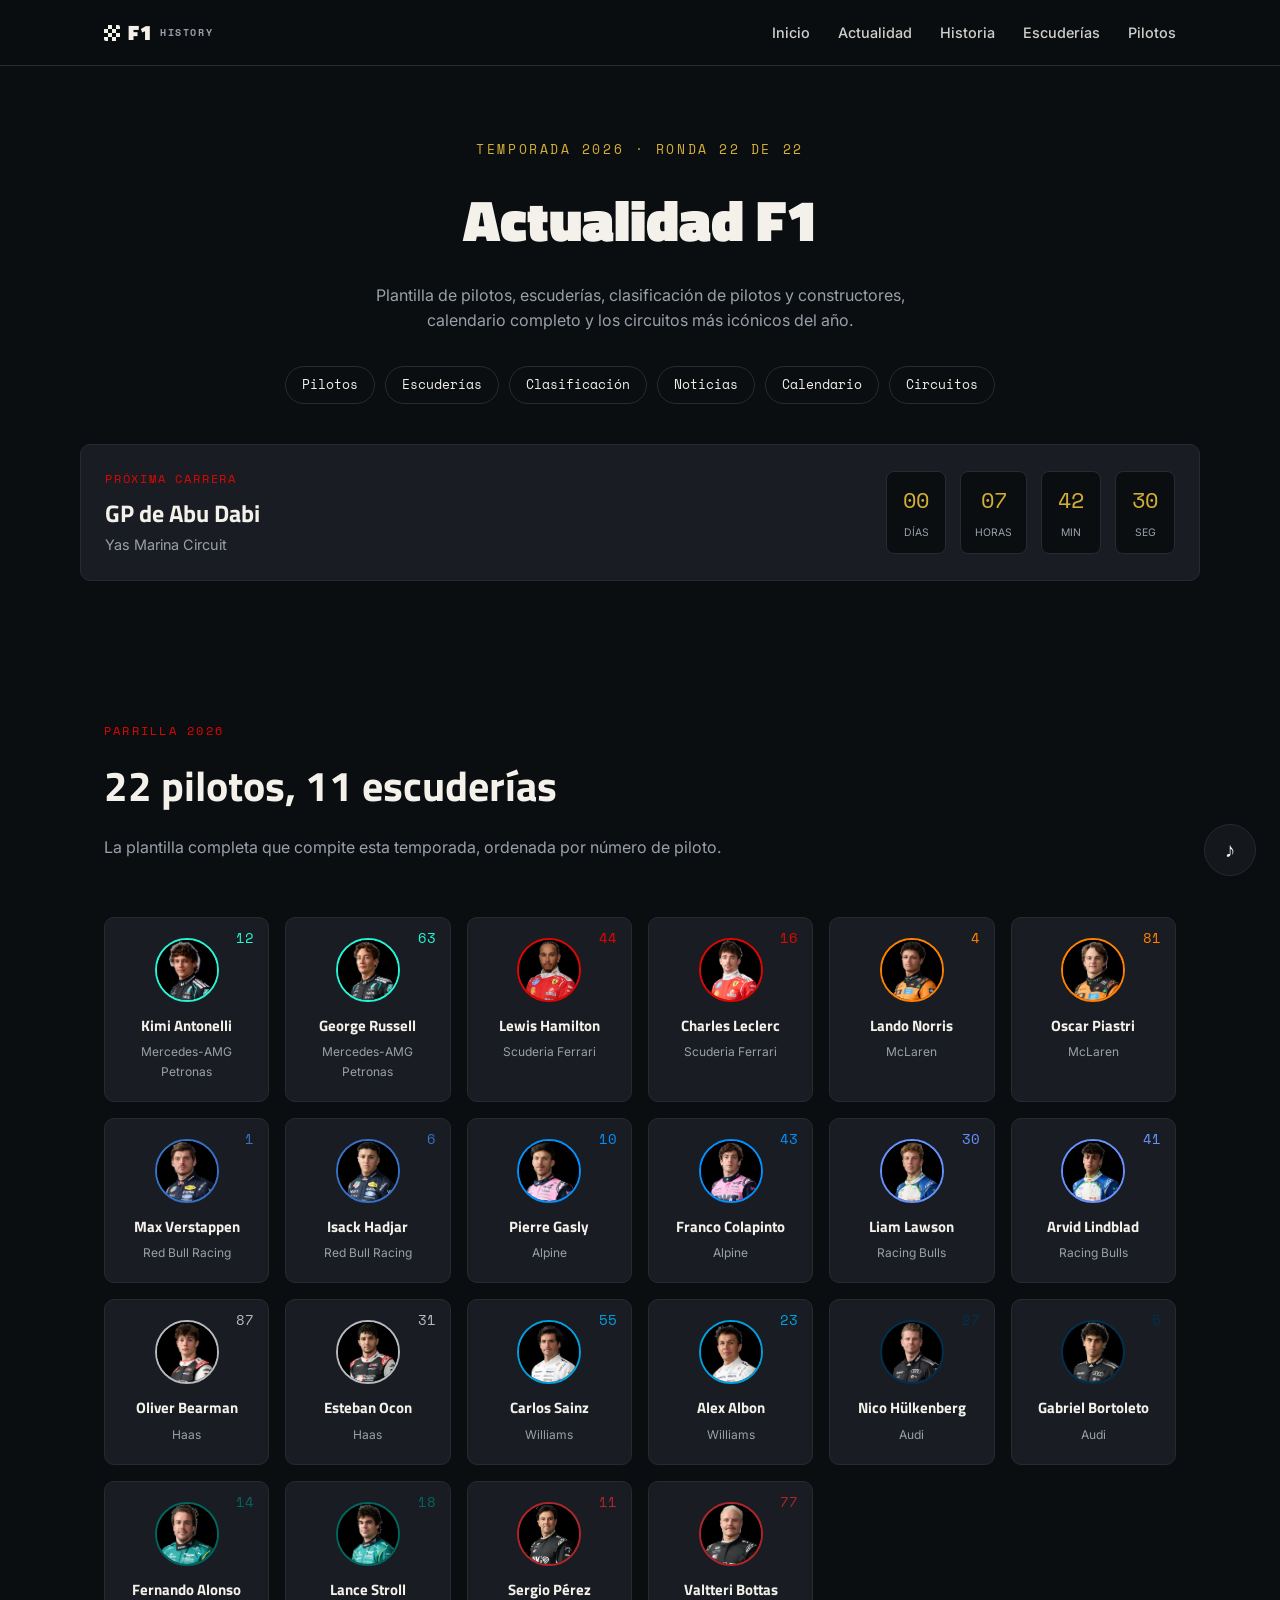
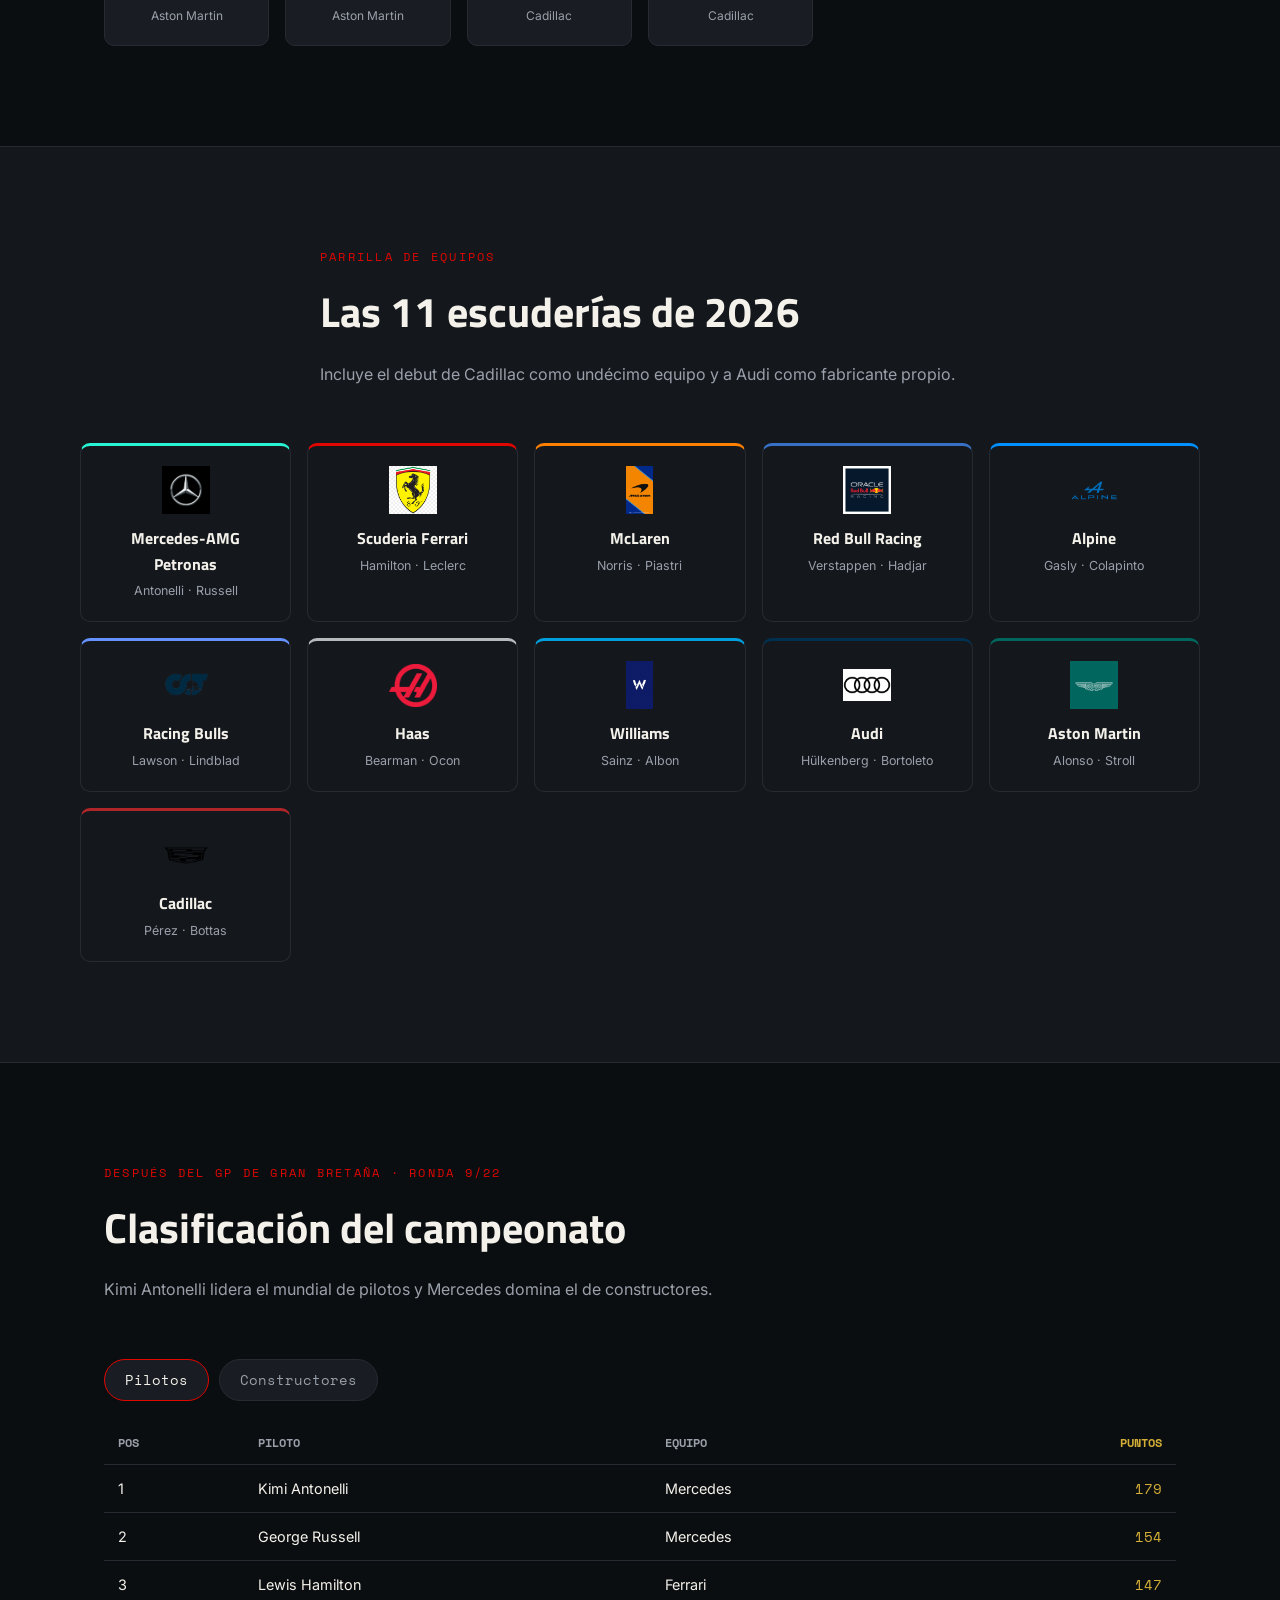
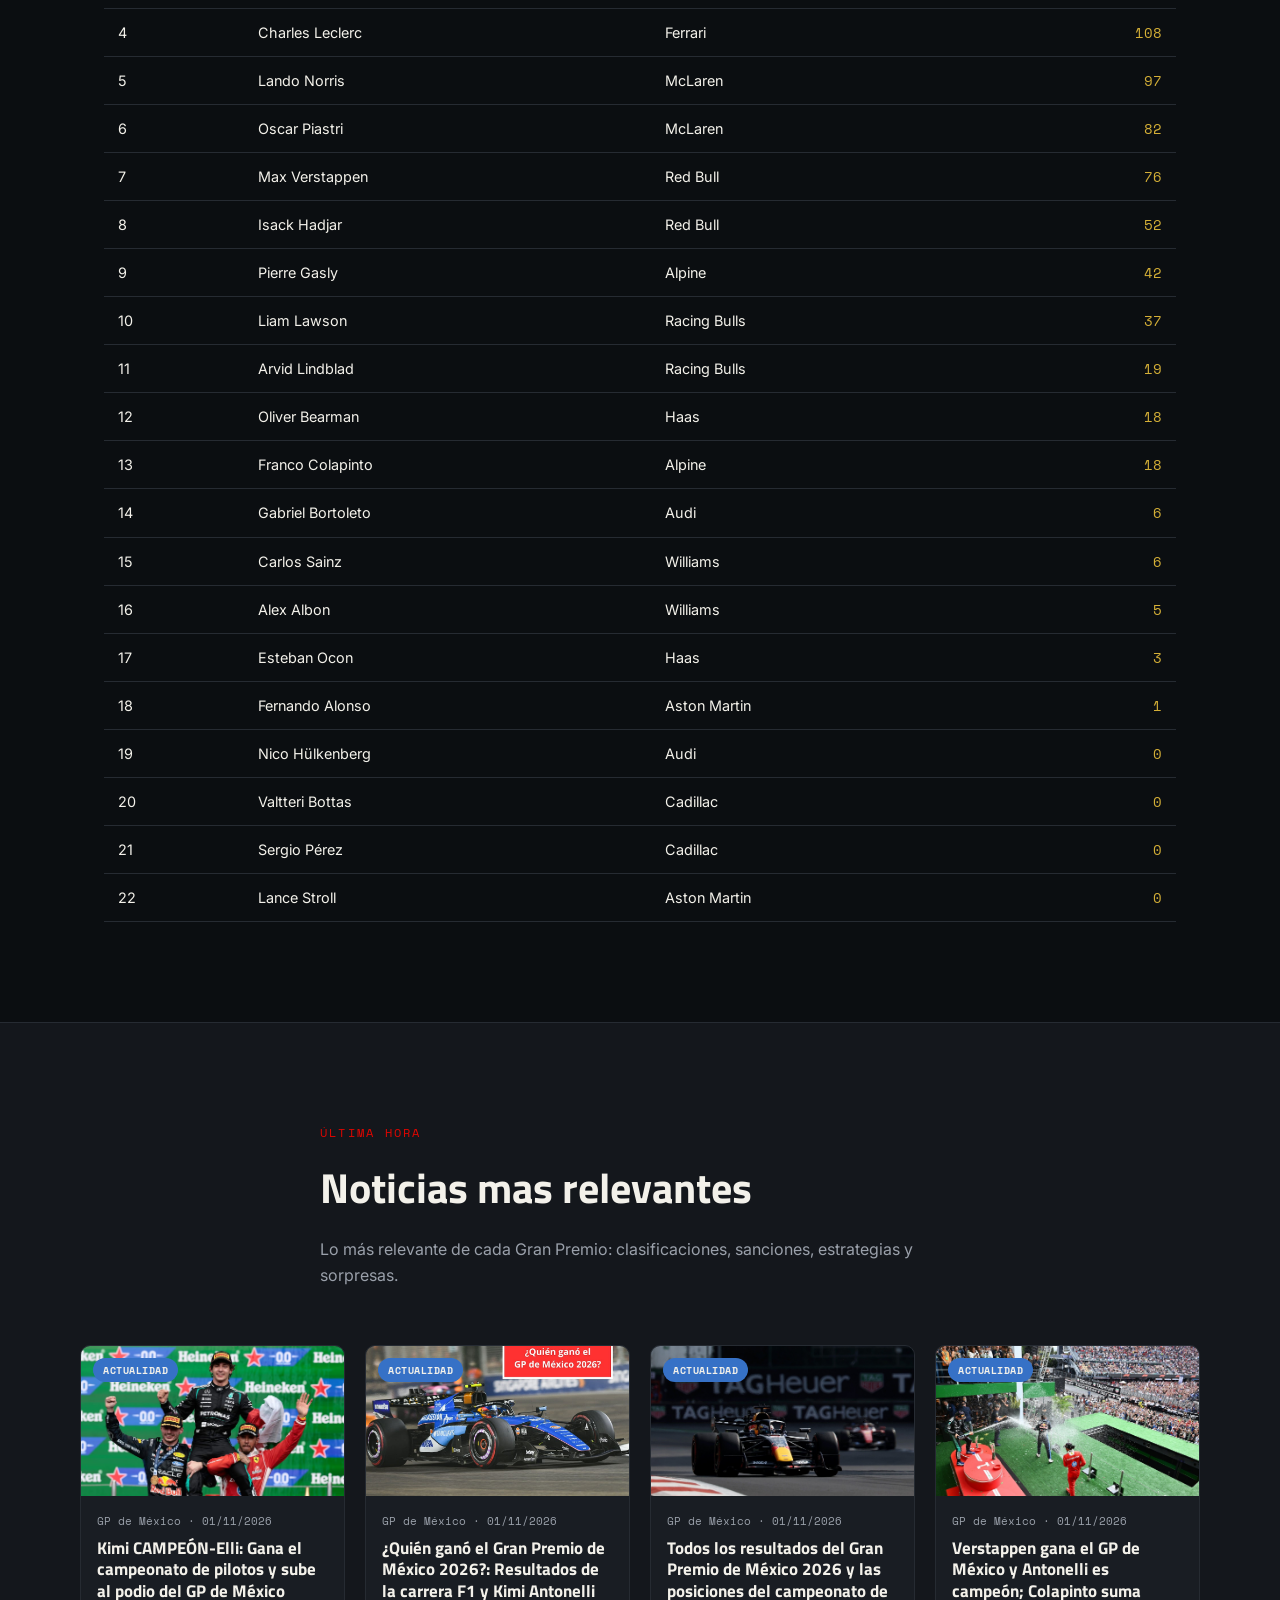
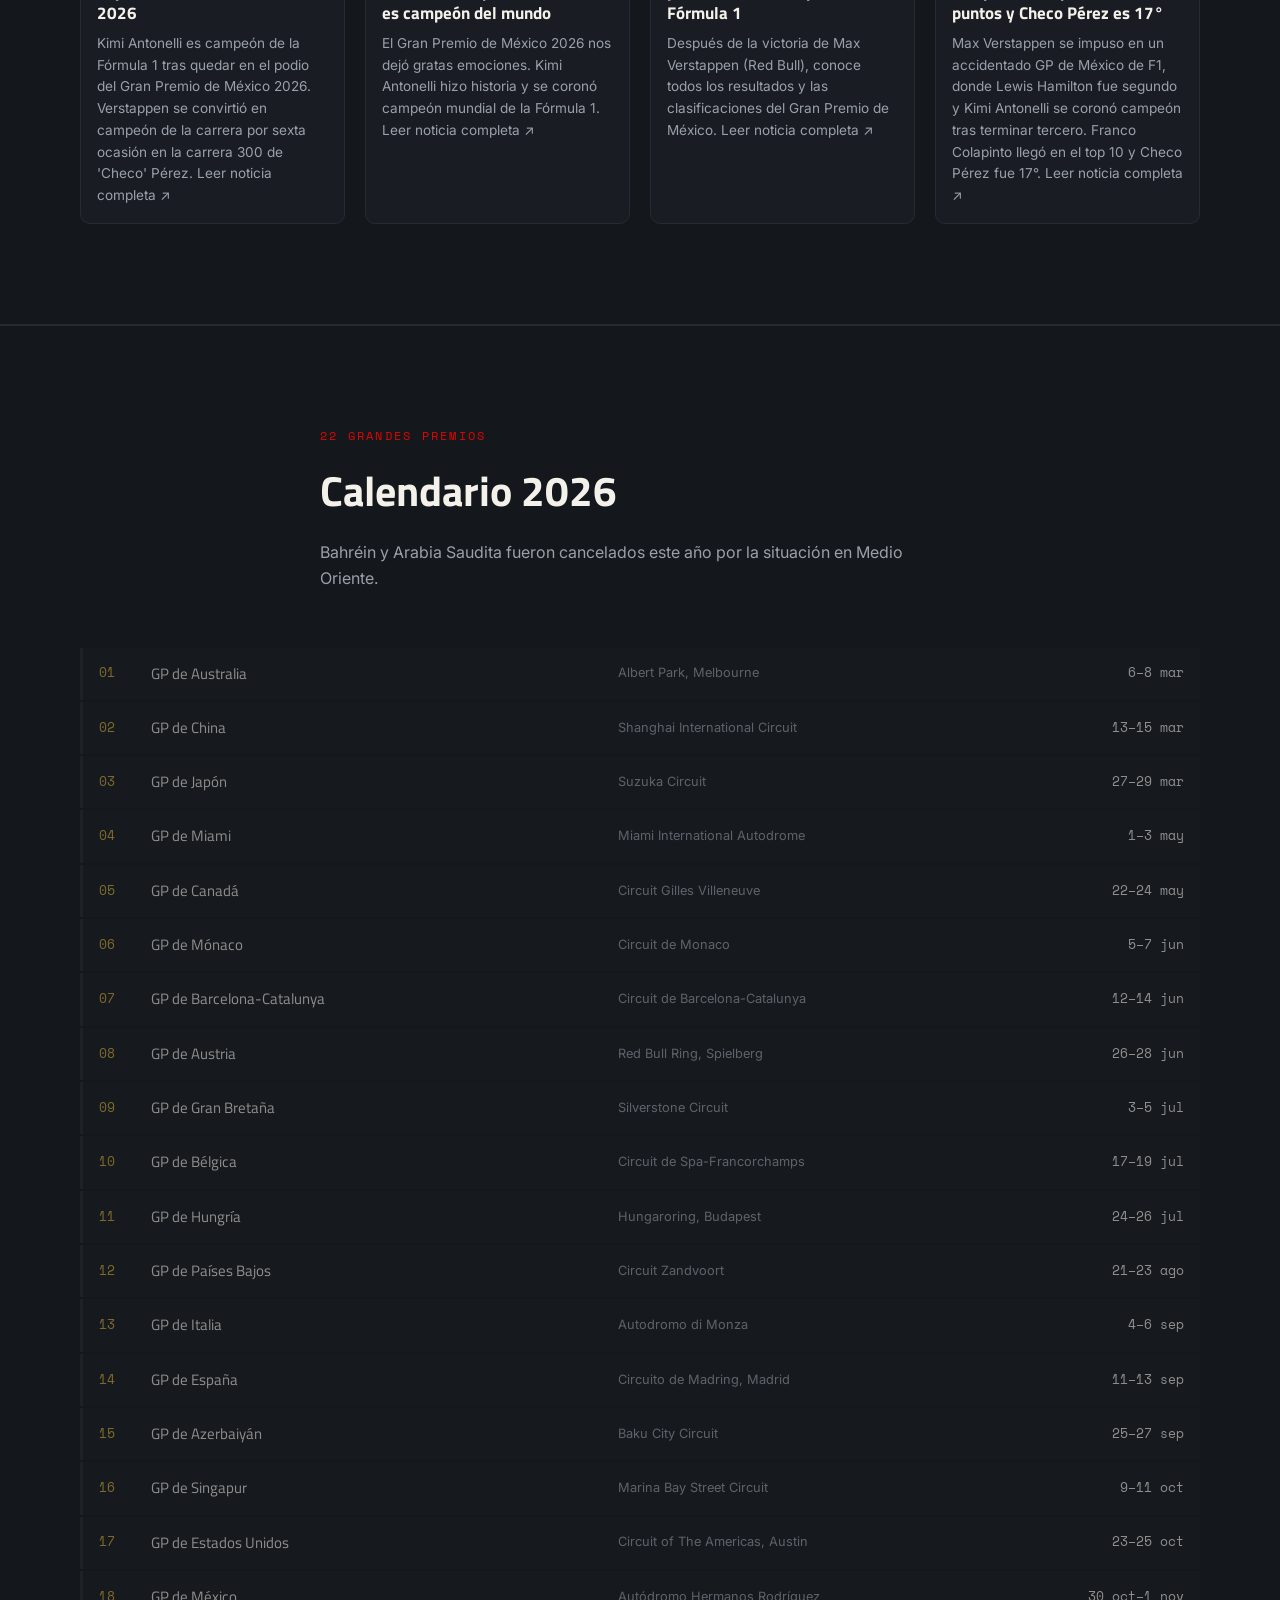
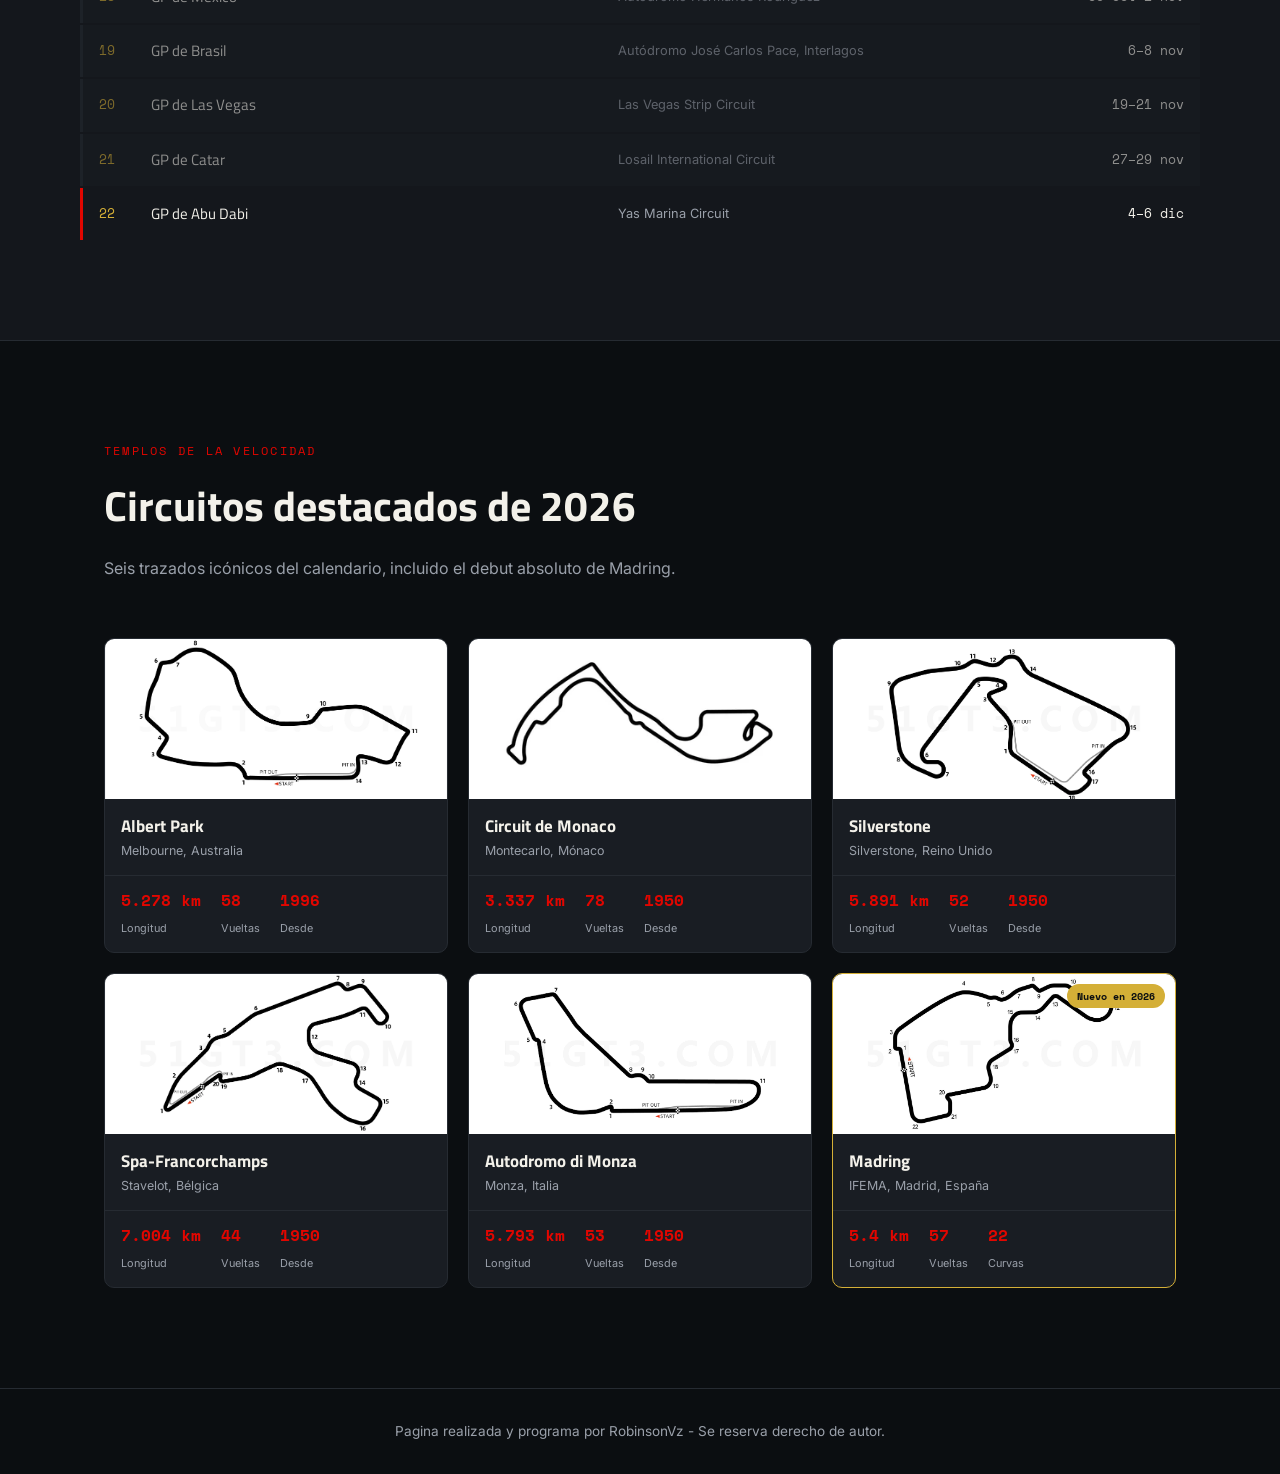
==== commit e82eb6d5: "Actualizar noticias del ultimo GP" ====
--- a/index.html
+++ b/index.html
@@ -392,9 +392,9 @@
 
       <article class="news-card">
         <span class="news-card__tag news-card__tag--carrera">Actualidad</span>
-        <img src="imagenes/noticias/2851694565185e226b93.jpg" alt="Noticia del GP de 181496c2e3119d29b9b3.jpg" class="news-card__img" loading="lazy">
+        <img src="imagenes/noticias/2851694565185e226b93.jpg" alt="Noticia del GP de México" class="news-card__img" loading="lazy">
         <div class="news-card__body">
-          <p class="news-card__meta">GP de 181496c2e3119d29b9b3.jpg · 01/11/2026</p>
+          <p class="news-card__meta">GP de México · 01/11/2026</p>
           <h3 class="news-card__title">Kimi CAMPEÓN-Elli: Gana el campeonato de pilotos y sube al podio del GP de México 2026</h3>
           <p class="news-card__excerpt">Kimi Antonelli es campeón de la Fórmula 1 tras quedar en el podio del Gran Premio de México 2026. Verstappen se convirtió en campeón de la carrera por sexta ocasión en la carrera 300 de &#x27;Checo&#x27; Pérez. <a href="https://www.elfinanciero.com.mx/deportes/2026/11/01/gran-premio-de-mexico-2026-en-vivo-resultado-de-la-carrera-de-checo-perez/" target="_blank" rel="noopener noreferrer">Leer noticia completa ↗</a></p>
         </div>
@@ -402,9 +402,9 @@
 
       <article class="news-card">
         <span class="news-card__tag news-card__tag--carrera">Actualidad</span>
-        <img src="imagenes/noticias/7aab69bbf9c6f5446756.jpg" alt="Noticia del GP de 181496c2e3119d29b9b3.jpg" class="news-card__img" loading="lazy">
+        <img src="imagenes/noticias/7aab69bbf9c6f5446756.jpg" alt="Noticia del GP de México" class="news-card__img" loading="lazy">
         <div class="news-card__body">
-          <p class="news-card__meta">GP de 181496c2e3119d29b9b3.jpg · 01/11/2026</p>
+          <p class="news-card__meta">GP de México · 01/11/2026</p>
           <h3 class="news-card__title">¿Quién ganó el Gran Premio de México 2026?: Resultados de la carrera F1 y Kimi Antonelli es campeón del mundo</h3>
           <p class="news-card__excerpt">El Gran Premio de México 2026 nos dejó gratas emociones. Kimi Antonelli hizo historia y se coronó campeón mundial de la Fórmula 1. <a href="https://elcomercio.pe/mag/usa/en-vivo-us/quien-gano-el-gran-premio-de-mexico-2026-en-vivo-hoy-resultados-de-la-carrera-f1-y-como-quedo-kimi-antonelli-en-directo-nnda-nnrt-noticia/" target="_blank" rel="noopener noreferrer">Leer noticia completa ↗</a></p>
         </div>
@@ -412,9 +412,9 @@
 
       <article class="news-card">
         <span class="news-card__tag news-card__tag--carrera">Actualidad</span>
-        <img src="imagenes/noticias/e78e585310dc45eca64b.jpg" alt="Noticia del GP de 181496c2e3119d29b9b3.jpg" class="news-card__img" loading="lazy">
+        <img src="imagenes/noticias/e78e585310dc45eca64b.jpg" alt="Noticia del GP de México" class="news-card__img" loading="lazy">
         <div class="news-card__body">
-          <p class="news-card__meta">GP de 181496c2e3119d29b9b3.jpg · 01/11/2026</p>
+          <p class="news-card__meta">GP de México · 01/11/2026</p>
           <h3 class="news-card__title">Todos los resultados del Gran Premio de México 2026 y las posiciones del campeonato de Fórmula 1</h3>
           <p class="news-card__excerpt">Después de la victoria de Max Verstappen (Red Bull), conoce todos los resultados y las clasificaciones del Gran Premio de México. <a href="https://lat.motorsport.com/f1/news/resultados-completos-campeonato-gp-mexico/10870743/" target="_blank" rel="noopener noreferrer">Leer noticia completa ↗</a></p>
         </div>
@@ -422,9 +422,9 @@
 
       <article class="news-card">
         <span class="news-card__tag news-card__tag--carrera">Actualidad</span>
-        <img src="imagenes/noticias/181496c2e3119d29b9b3.jpg" alt="Noticia del GP de 181496c2e3119d29b9b3.jpg" class="news-card__img" loading="lazy">
+        <img src="imagenes/noticias/181496c2e3119d29b9b3.jpg" alt="Noticia del GP de México" class="news-card__img" loading="lazy">
         <div class="news-card__body">
-          <p class="news-card__meta">GP de 181496c2e3119d29b9b3.jpg · 01/11/2026</p>
+          <p class="news-card__meta">GP de México · 01/11/2026</p>
           <h3 class="news-card__title">Verstappen gana el GP de México y Antonelli es campeón; Colapinto suma puntos y Checo Pérez es 17°</h3>
           <p class="news-card__excerpt">Max Verstappen se impuso en un accidentado GP de México de F1, donde Lewis Hamilton fue segundo y Kimi Antonelli se coronó campeón tras terminar tercero. Franco Colapinto llegó en el top 10 y Checo Pérez fue 17°. <a href="https://lat.motorsport.com/f1/news/antonelli-campeon-verstappen-gana-mexico-resultados-colapinto-checo-perez/10870713/" target="_blank" rel="noopener noreferrer">Leer noticia completa ↗</a></p>
         </div>
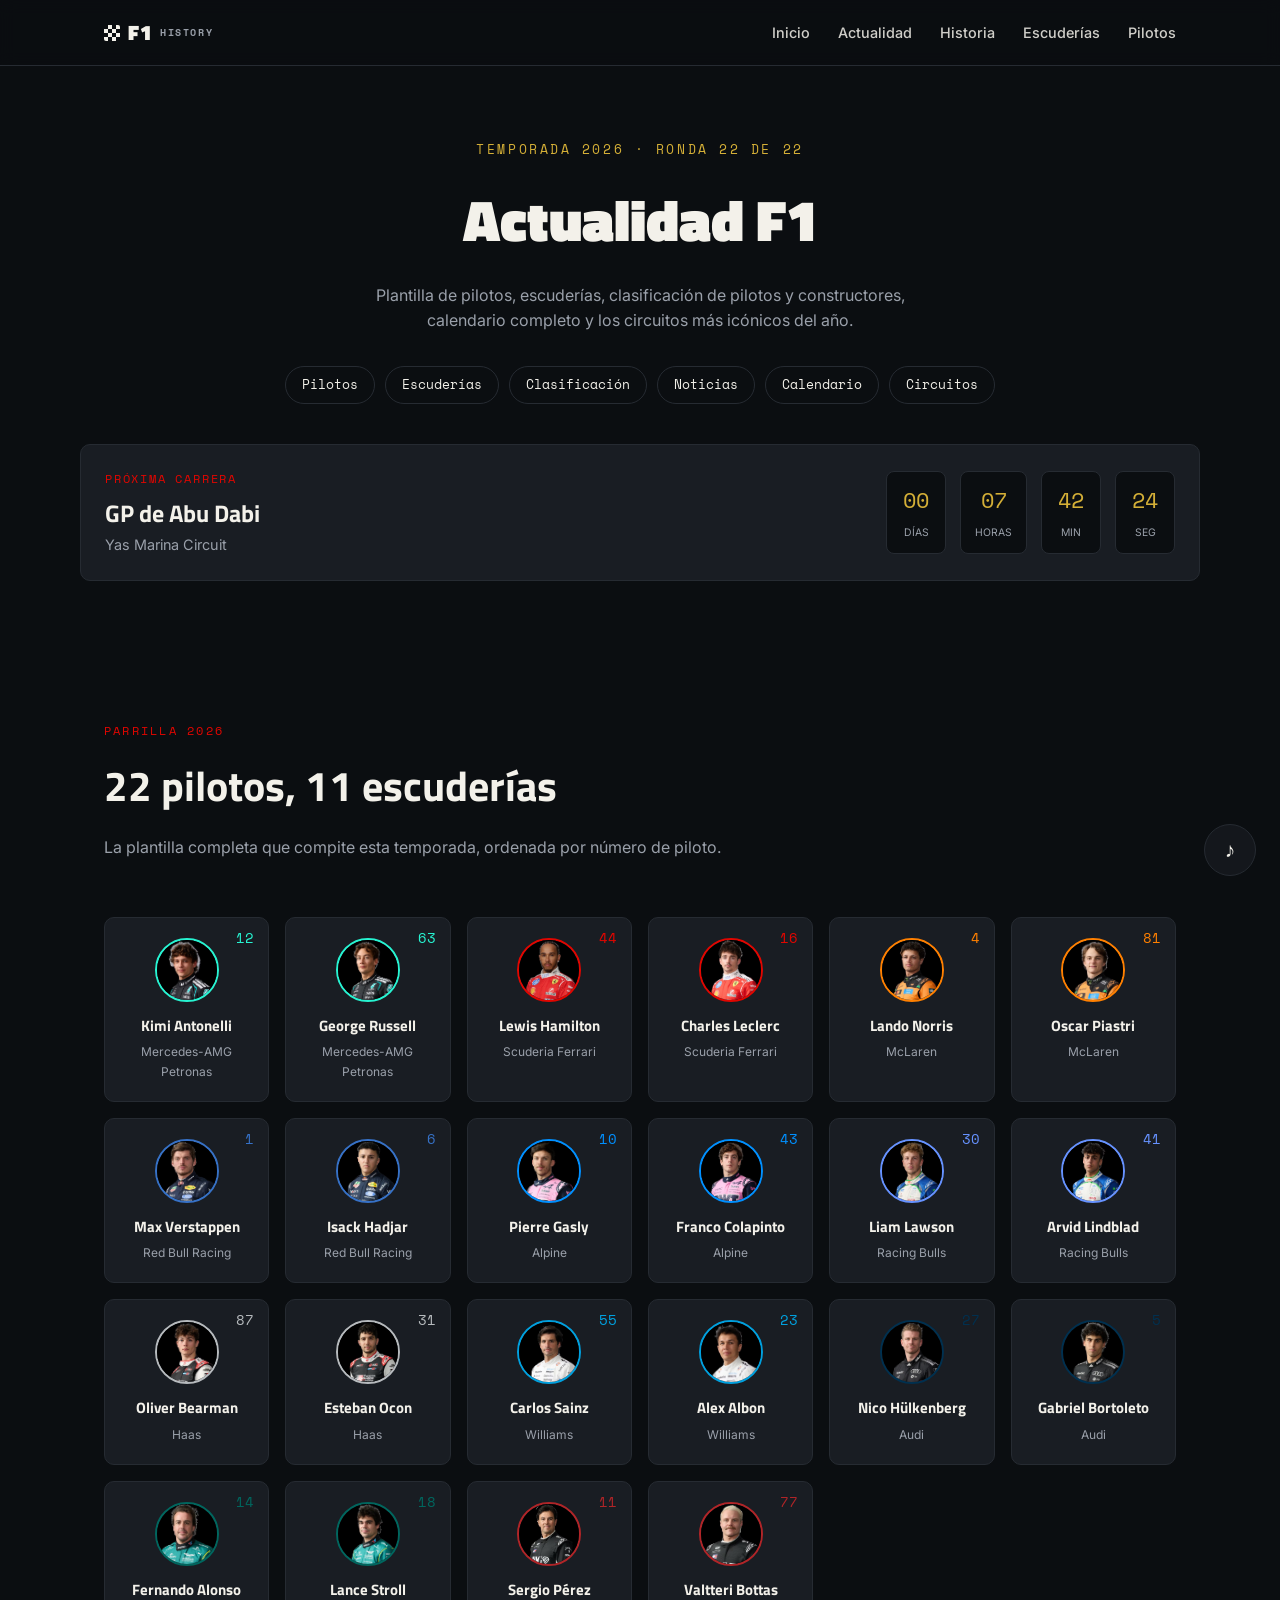
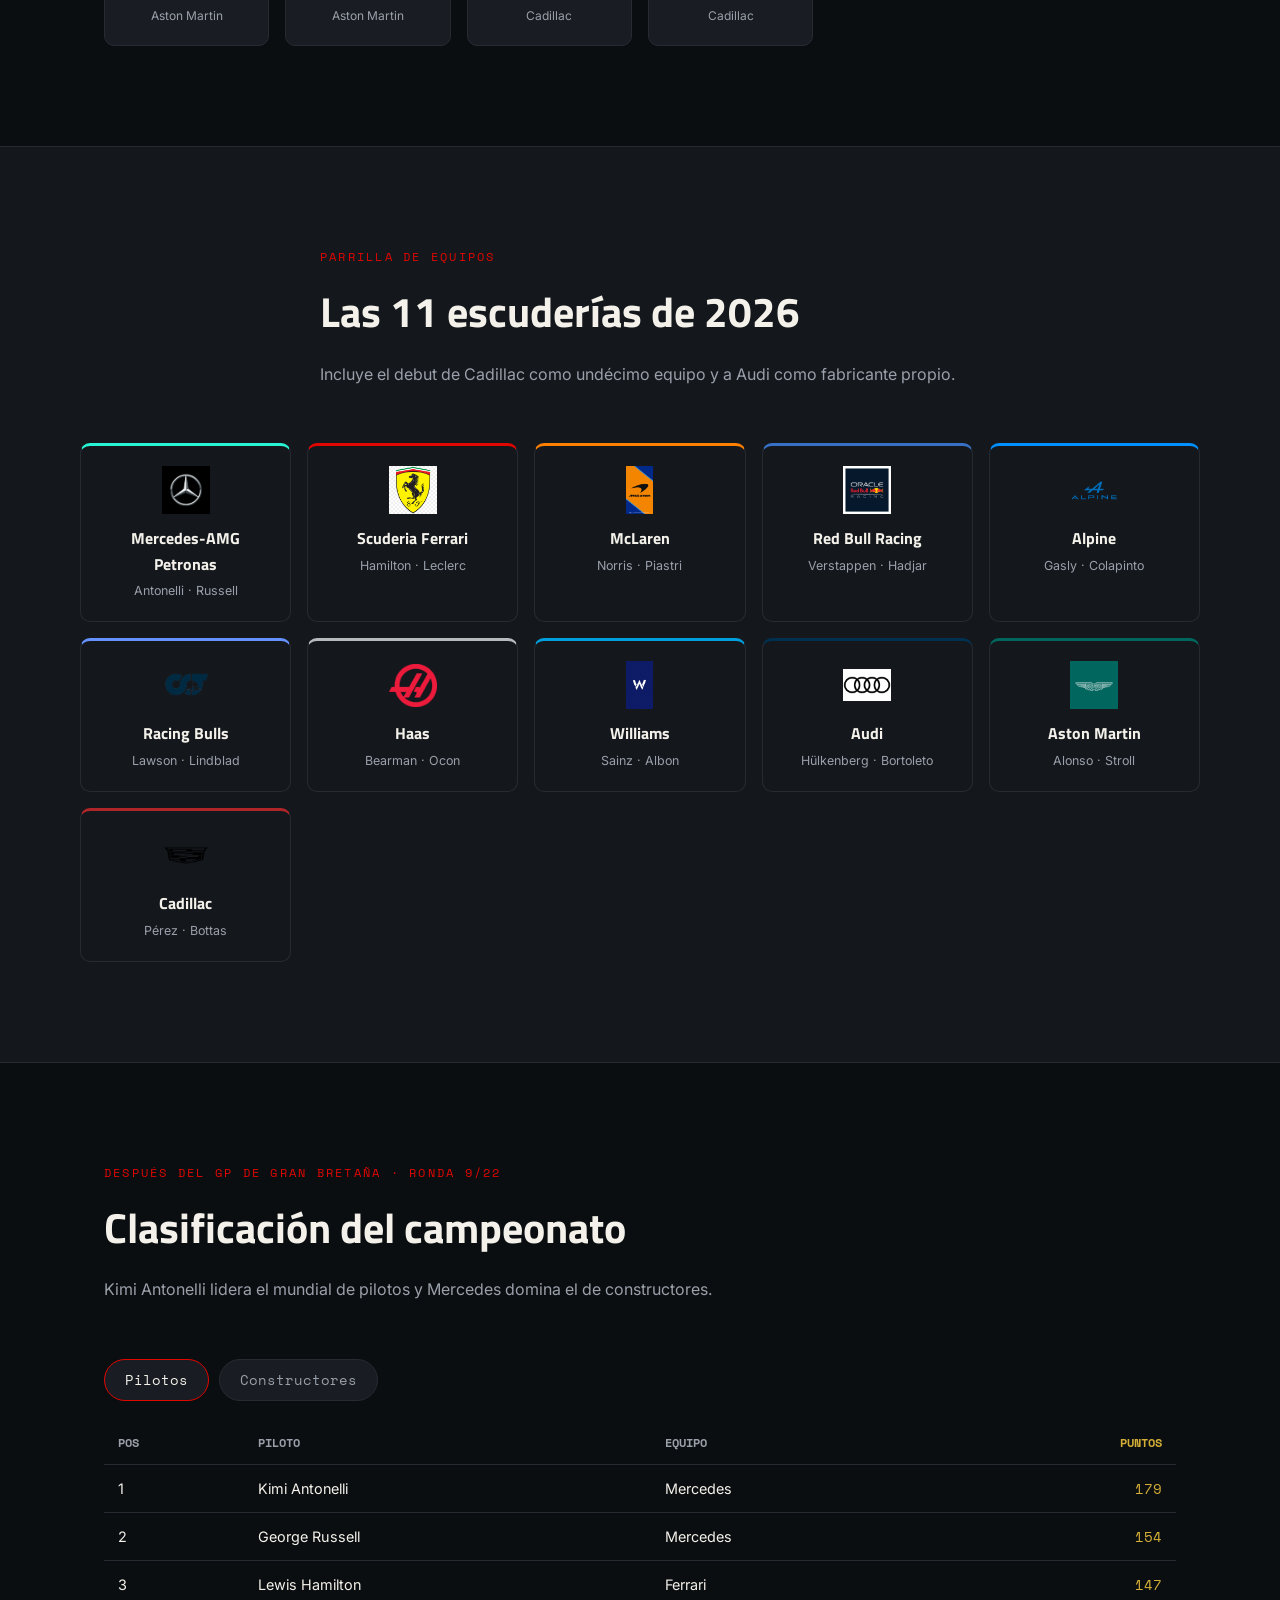
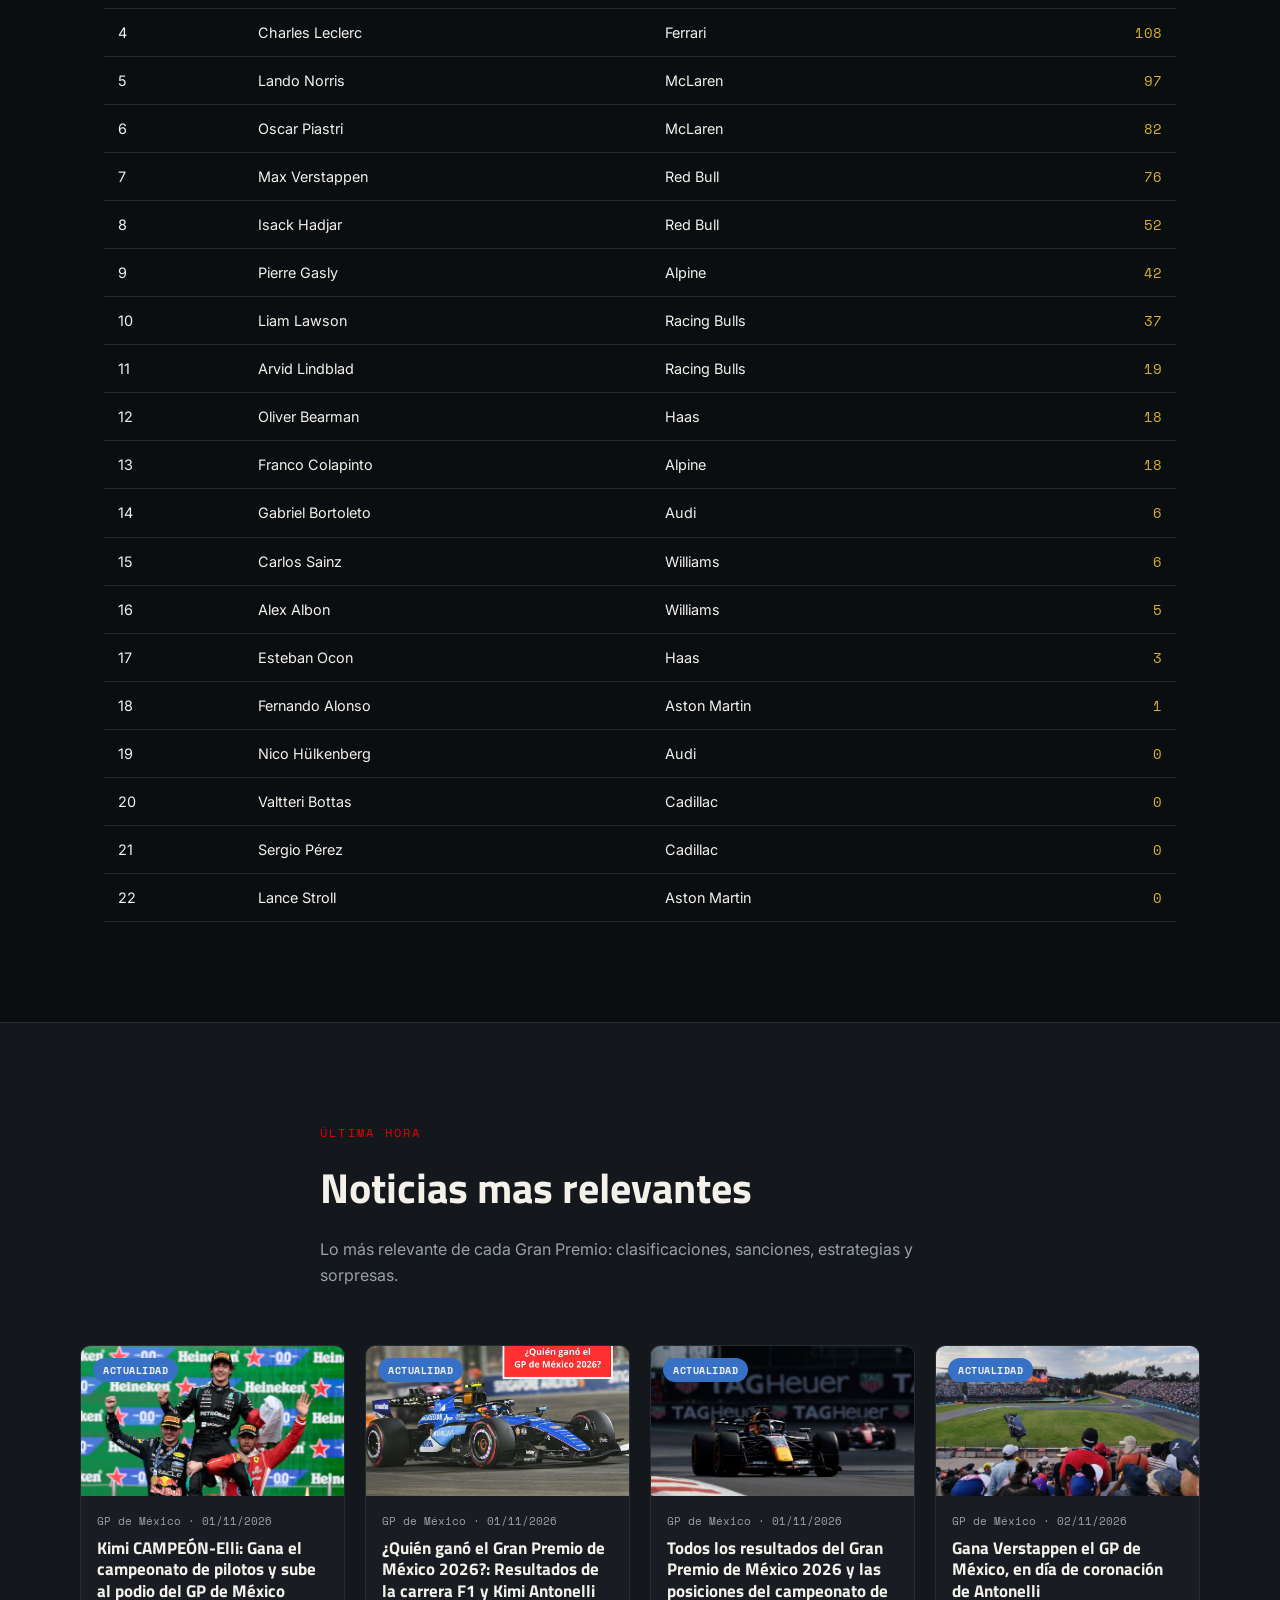
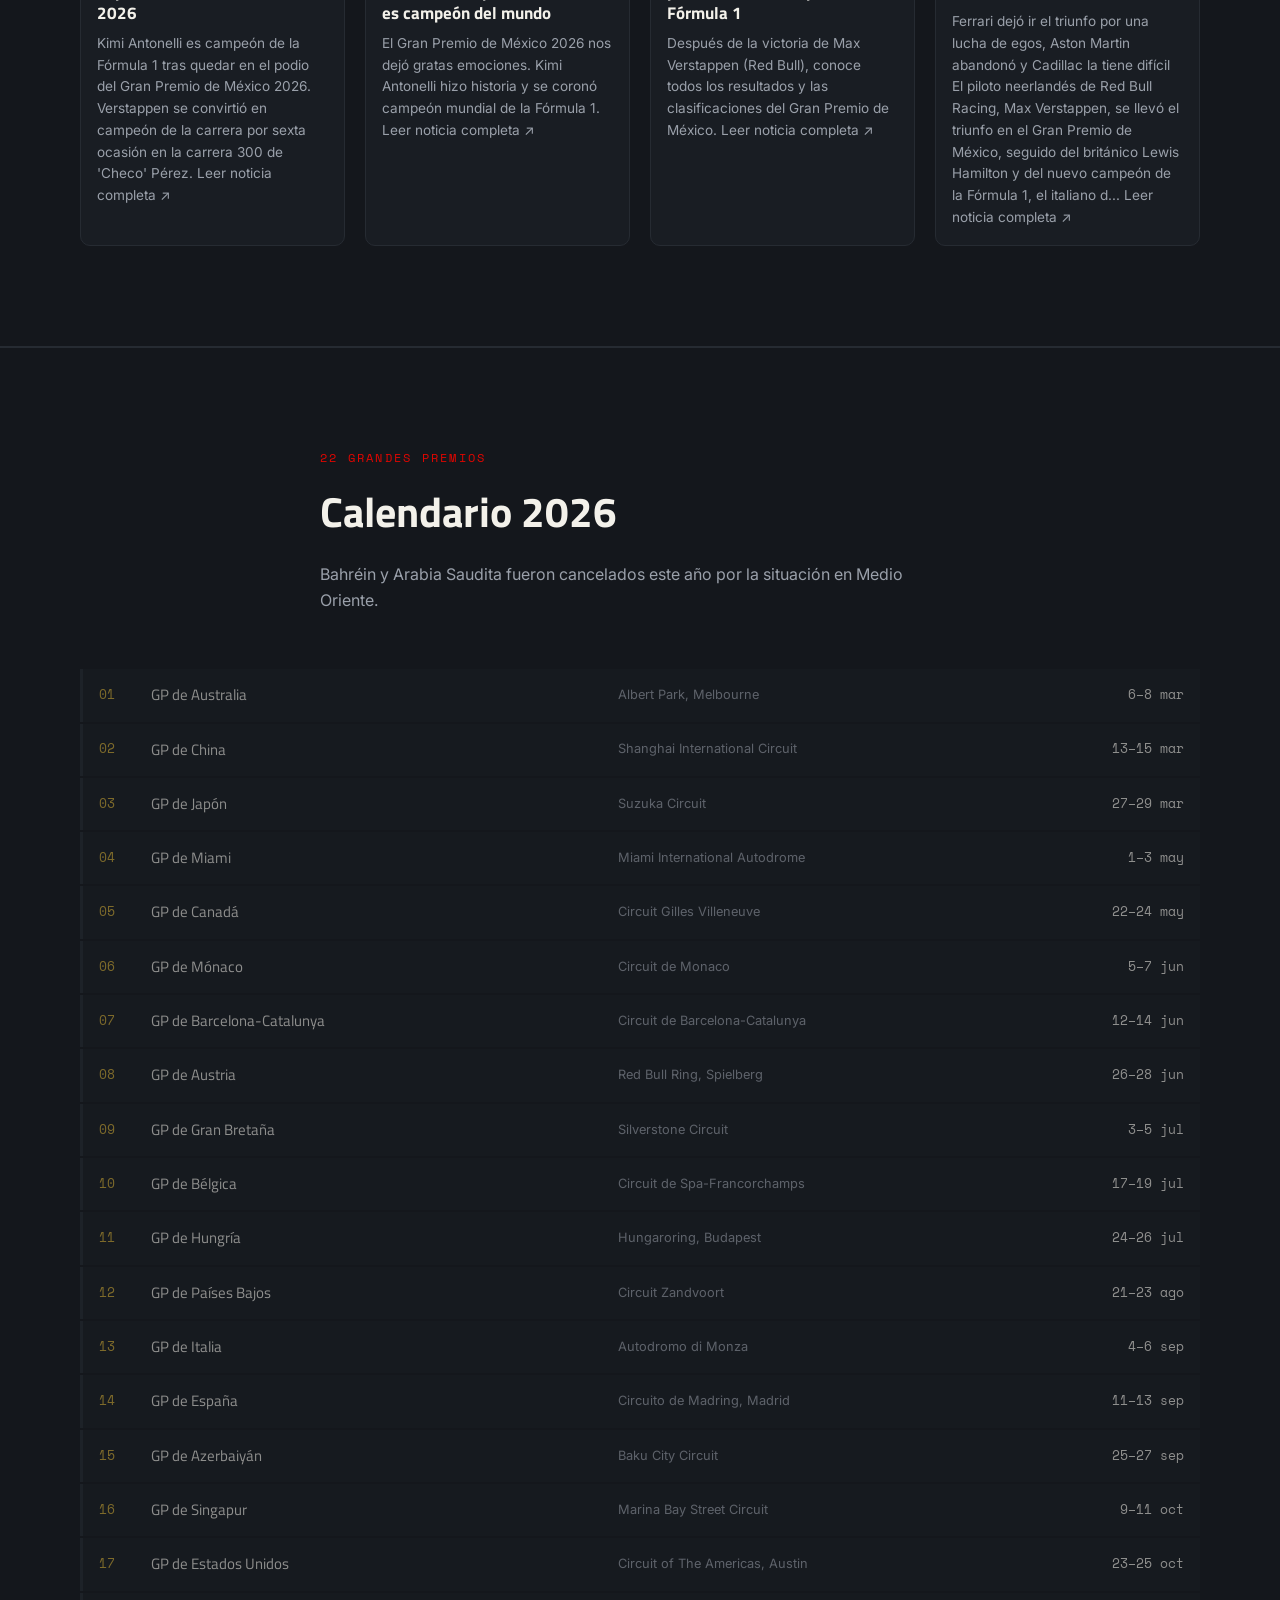
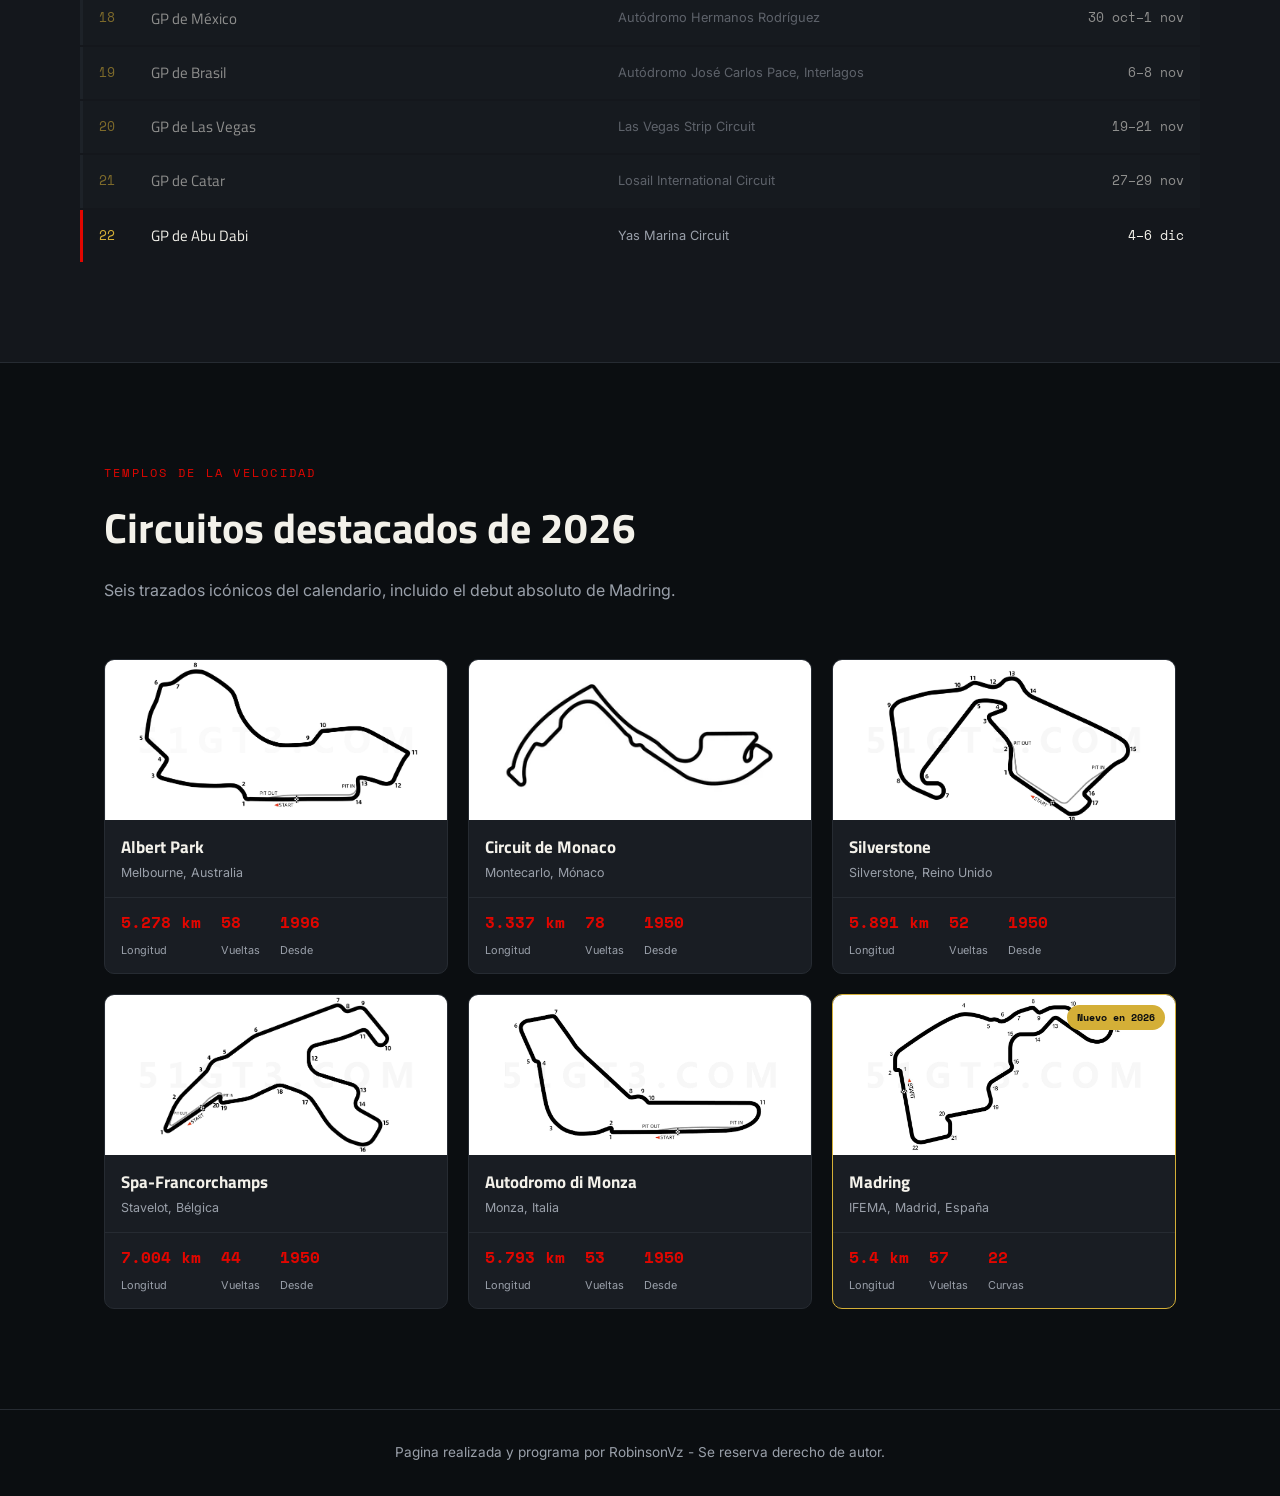
==== commit 25cf1474: "Actualizar noticias del ultimo GP" ====
--- a/index.html
+++ b/index.html
@@ -422,11 +422,11 @@
 
       <article class="news-card">
         <span class="news-card__tag news-card__tag--carrera">Actualidad</span>
-        <img src="imagenes/noticias/181496c2e3119d29b9b3.jpg" alt="Noticia del GP de México" class="news-card__img" loading="lazy">
+        <img src="imagenes/noticias/48409e2ca0817e92fea0.jpg" alt="Noticia del GP de México" class="news-card__img" loading="lazy">
         <div class="news-card__body">
-          <p class="news-card__meta">GP de México · 01/11/2026</p>
-          <h3 class="news-card__title">Verstappen gana el GP de México y Antonelli es campeón; Colapinto suma puntos y Checo Pérez es 17°</h3>
-          <p class="news-card__excerpt">Max Verstappen se impuso en un accidentado GP de México de F1, donde Lewis Hamilton fue segundo y Kimi Antonelli se coronó campeón tras terminar tercero. Franco Colapinto llegó en el top 10 y Checo Pérez fue 17°. <a href="https://lat.motorsport.com/f1/news/antonelli-campeon-verstappen-gana-mexico-resultados-colapinto-checo-perez/10870713/" target="_blank" rel="noopener noreferrer">Leer noticia completa ↗</a></p>
+          <p class="news-card__meta">GP de México · 02/11/2026</p>
+          <h3 class="news-card__title">Gana Verstappen el GP de México, en día de coronación de Antonelli</h3>
+          <p class="news-card__excerpt">Ferrari dejó ir el triunfo por una lucha de egos, Aston Martin abandonó y Cadillac la tiene difícil El piloto neerlandés de Red Bull Racing, Max Verstappen, se llevó el triunfo en el Gran Premio de México, seguido del británico Lewis Hamilton y del nuevo campeón de la Fórmula 1, el italiano d... <a href="https://www.parabolica.mx/2026/angulo-deportivo/item/13951-gana-verstappen-el-gp-de-mexico-en-dia-de-coronacion-de-antonelli" target="_blank" rel="noopener noreferrer">Leer noticia completa ↗</a></p>
         </div>
       </article>
     </div>
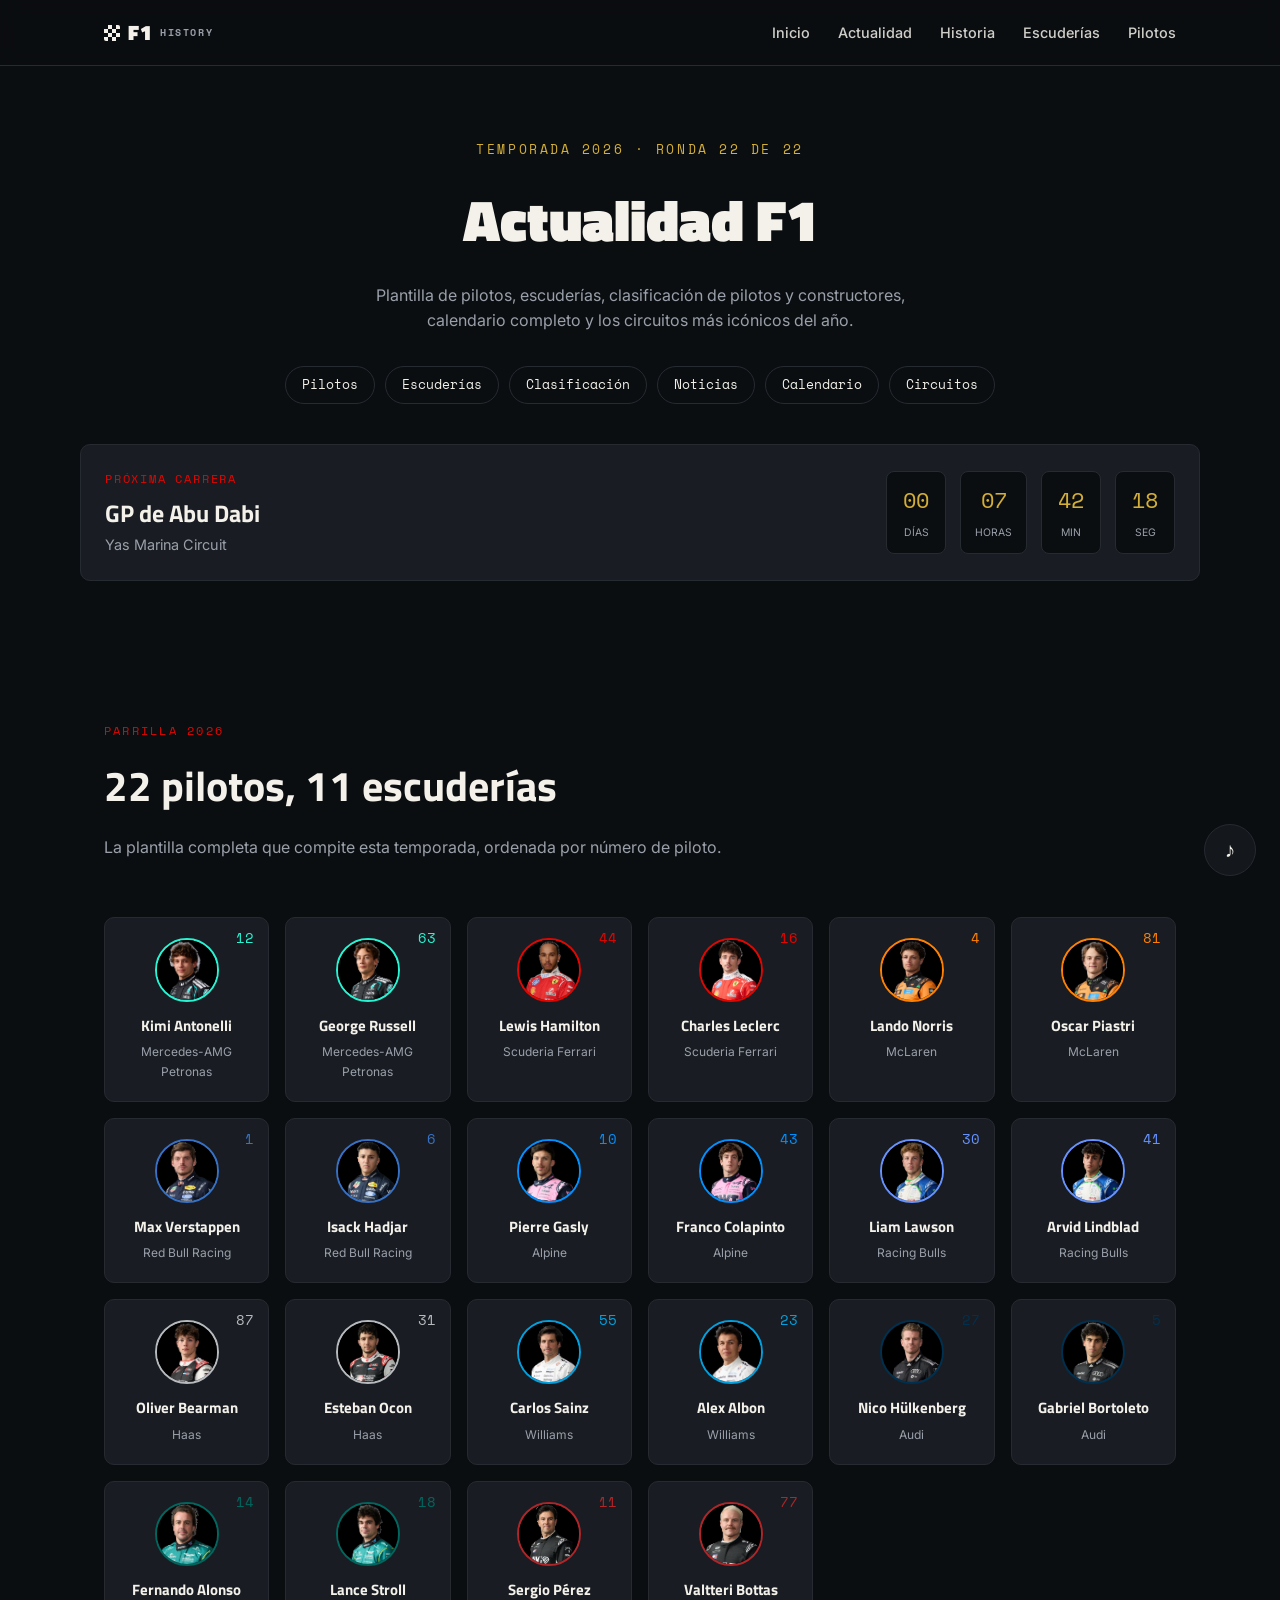
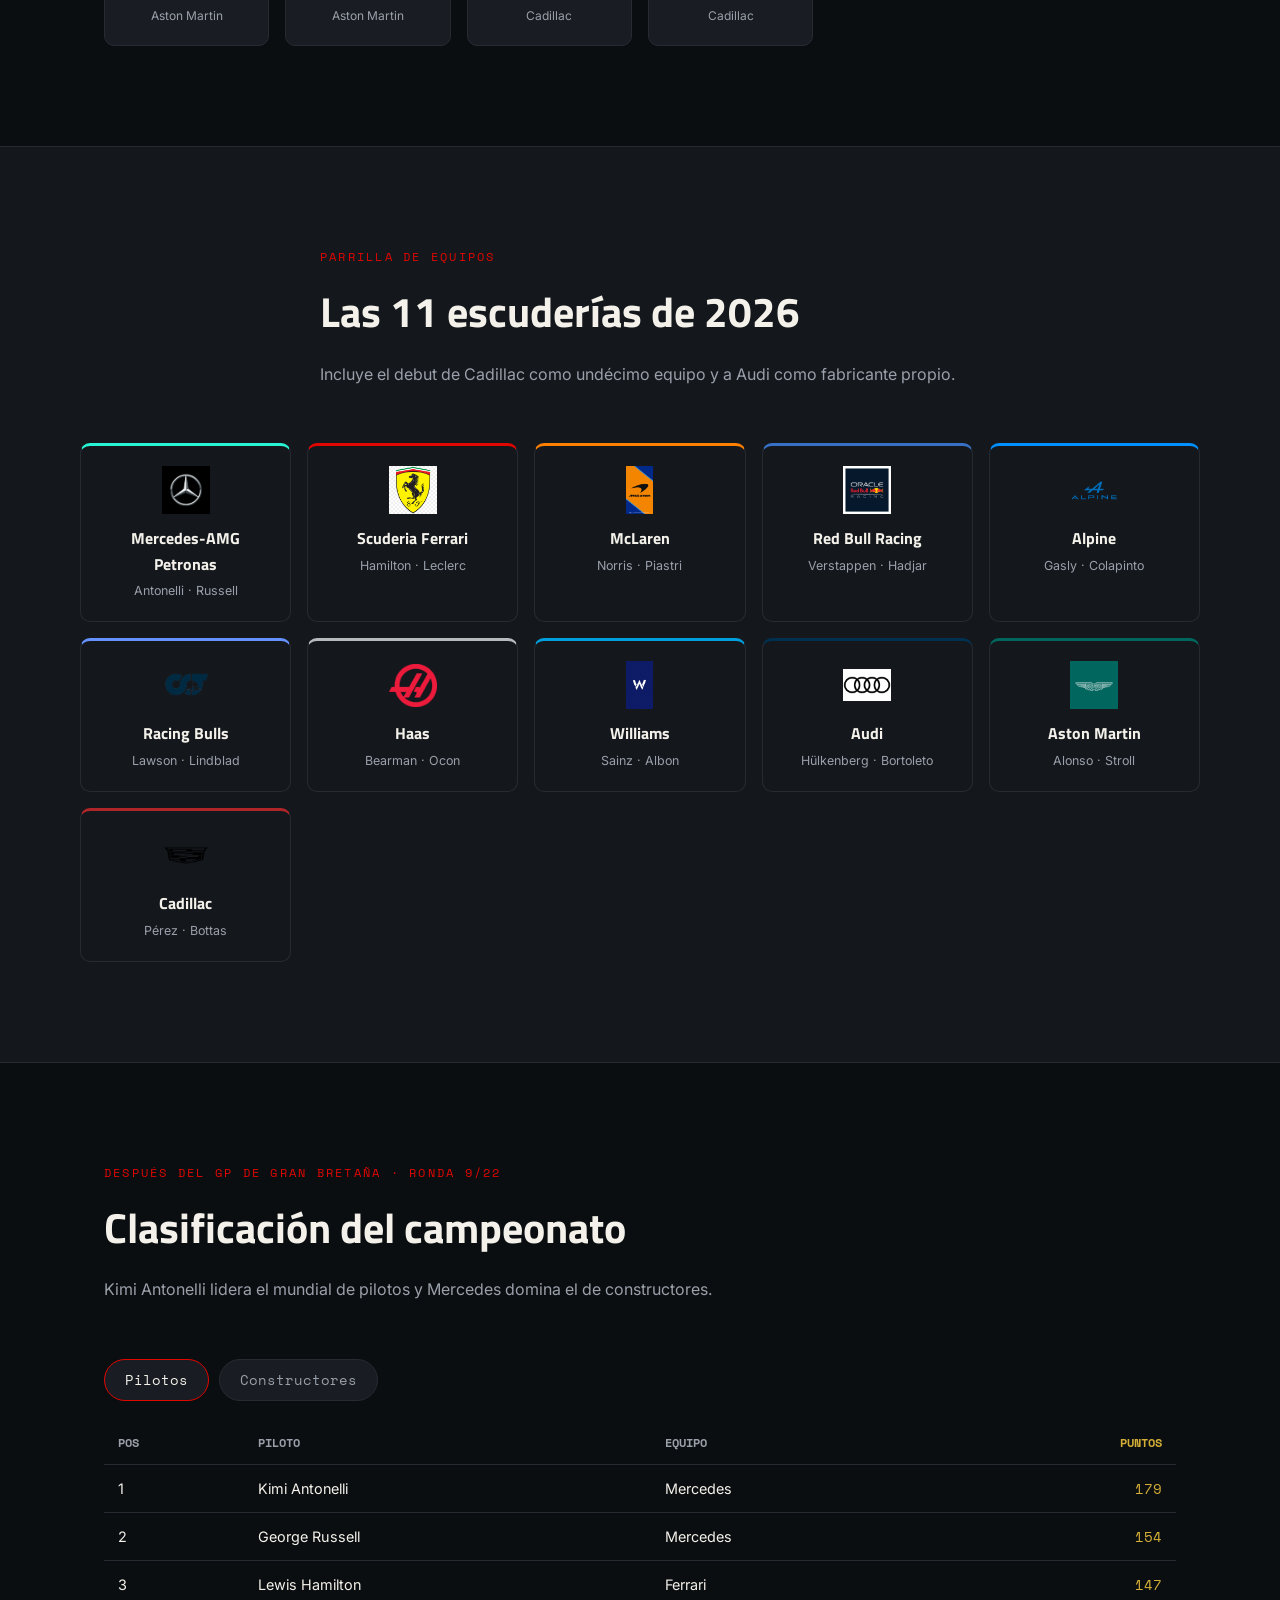
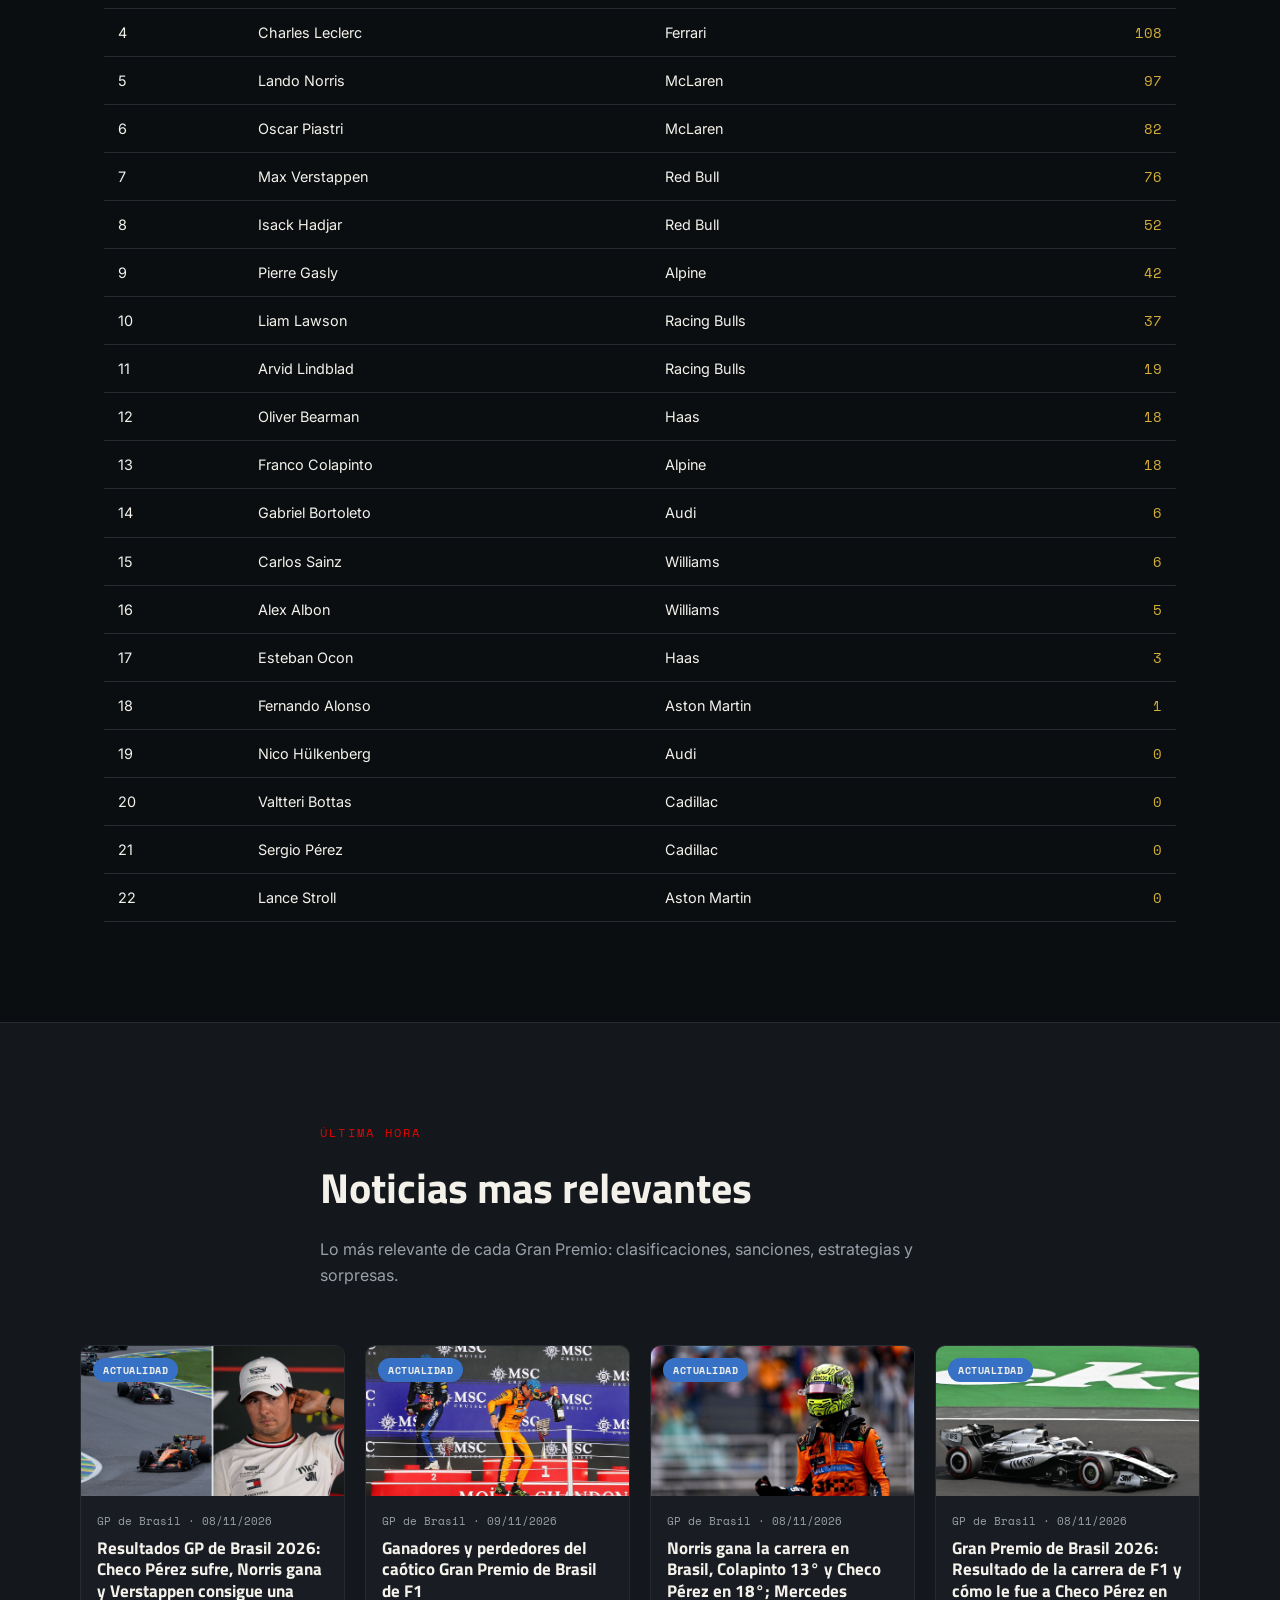
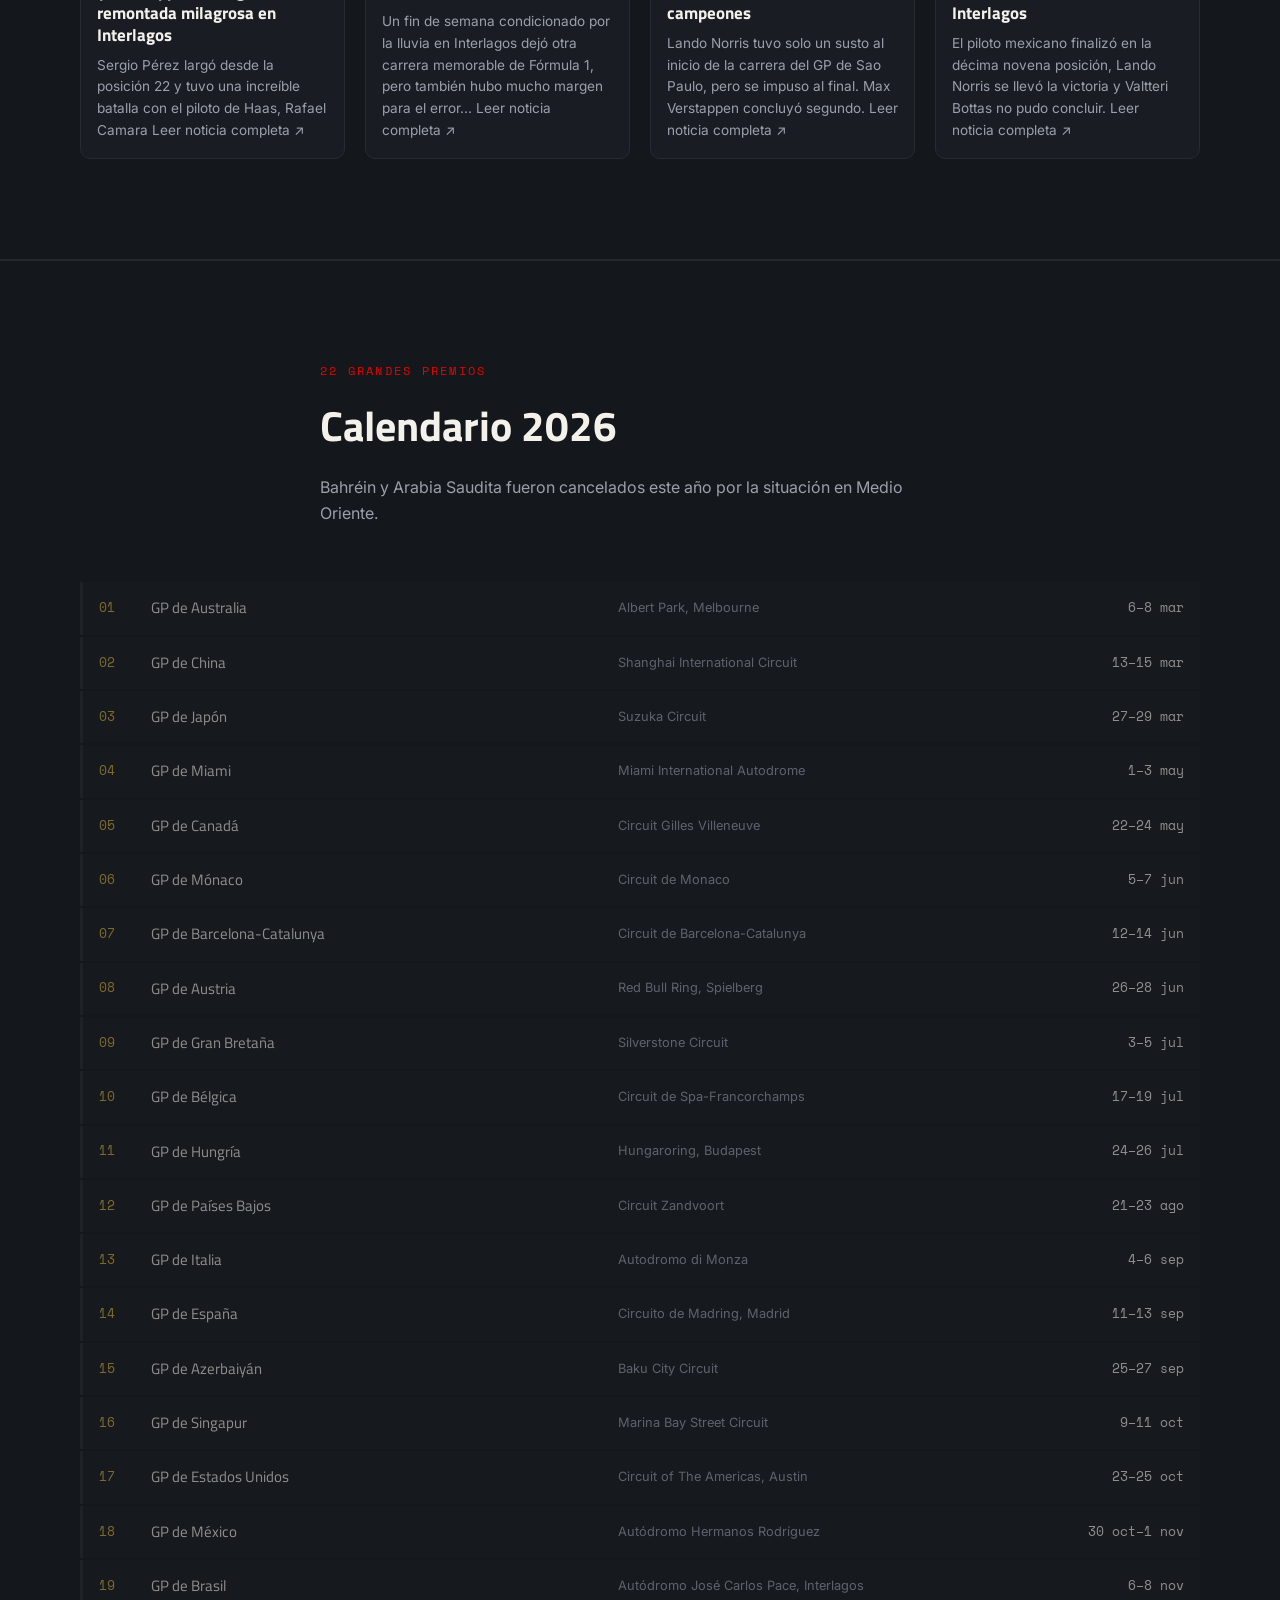
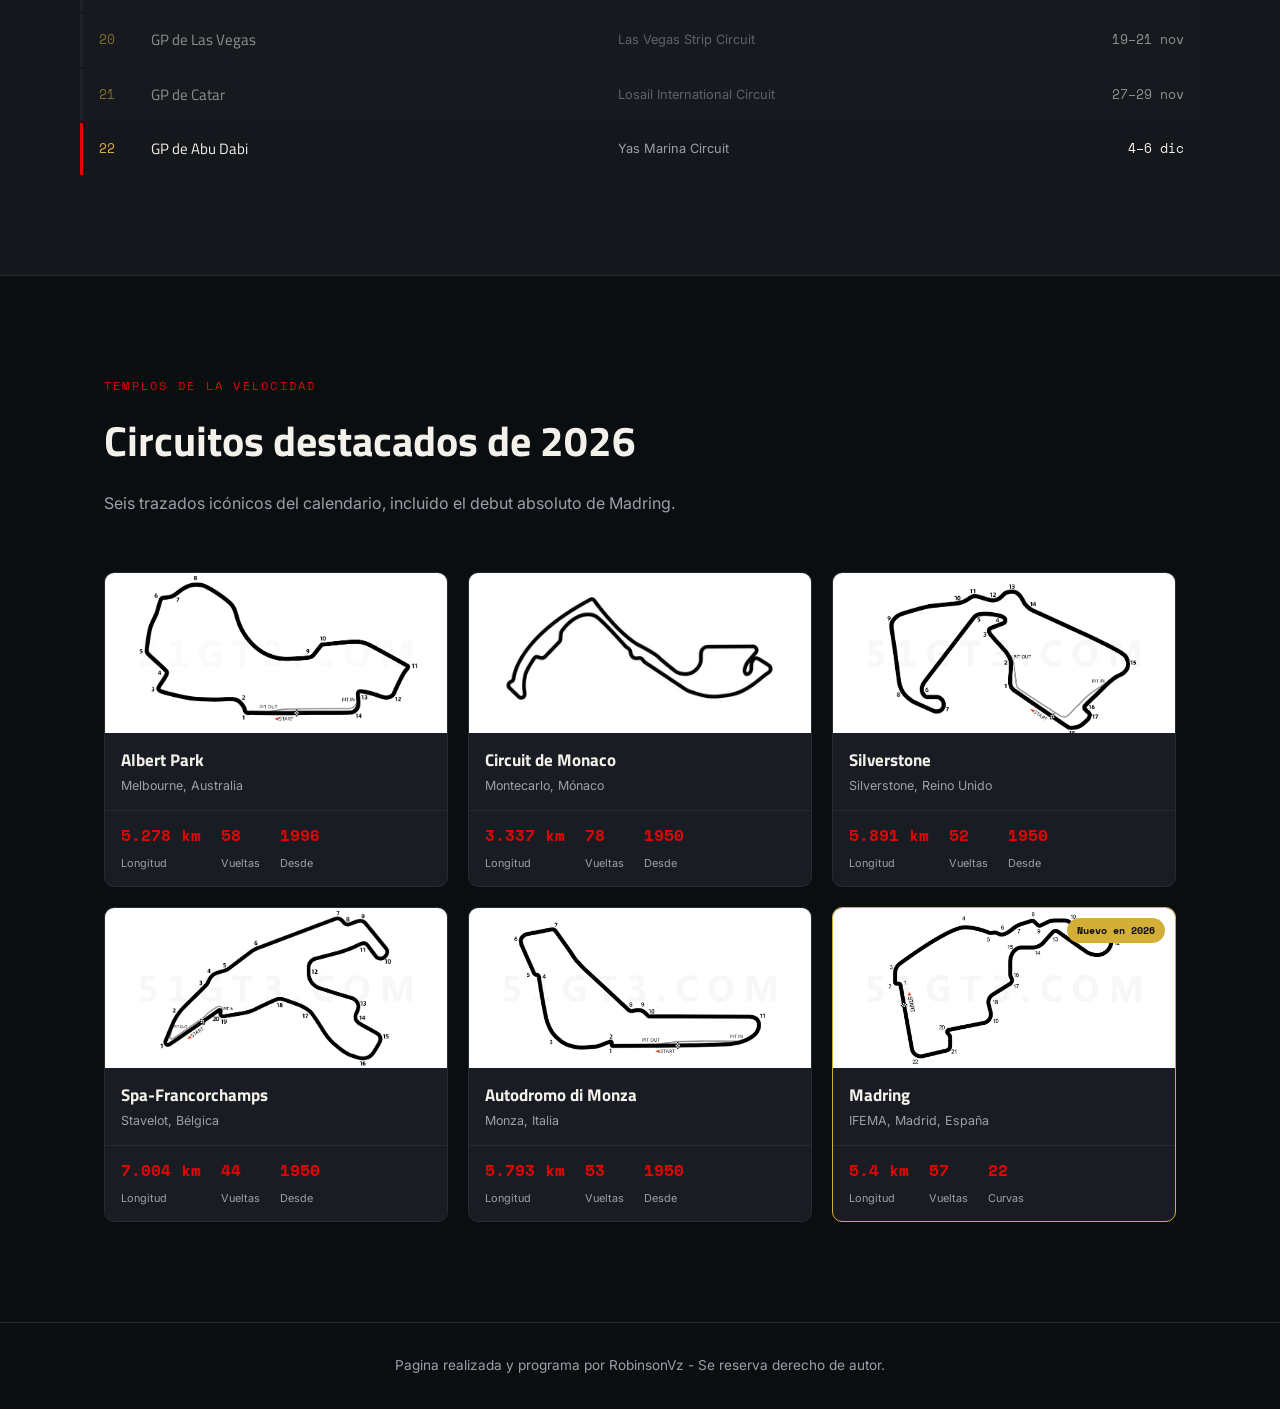
==== commit e19b46cc: "Actualizar noticias del ultimo GP" ====
--- a/index.html
+++ b/index.html
@@ -392,41 +392,41 @@
 
       <article class="news-card">
         <span class="news-card__tag news-card__tag--carrera">Actualidad</span>
-        <img src="imagenes/noticias/2851694565185e226b93.jpg" alt="Noticia del GP de México" class="news-card__img" loading="lazy">
+        <img src="imagenes/noticias/1dcbdfdc8a00b9690bbe.png" alt="Noticia del GP de Brasil" class="news-card__img" loading="lazy">
         <div class="news-card__body">
-          <p class="news-card__meta">GP de México · 01/11/2026</p>
-          <h3 class="news-card__title">Kimi CAMPEÓN-Elli: Gana el campeonato de pilotos y sube al podio del GP de México 2026</h3>
-          <p class="news-card__excerpt">Kimi Antonelli es campeón de la Fórmula 1 tras quedar en el podio del Gran Premio de México 2026. Verstappen se convirtió en campeón de la carrera por sexta ocasión en la carrera 300 de &#x27;Checo&#x27; Pérez. <a href="https://www.elfinanciero.com.mx/deportes/2026/11/01/gran-premio-de-mexico-2026-en-vivo-resultado-de-la-carrera-de-checo-perez/" target="_blank" rel="noopener noreferrer">Leer noticia completa ↗</a></p>
+          <p class="news-card__meta">GP de Brasil · 08/11/2026</p>
+          <h3 class="news-card__title">Resultados GP de Brasil 2026: Checo Pérez sufre, Norris gana y Verstappen consigue una remontada milagrosa en Interlagos</h3>
+          <p class="news-card__excerpt">Sergio Pérez largó desde la posición 22 y tuvo una increíble batalla con el piloto de Haas, Rafael Camara <a href="https://www.marca.com/mx/motor/formula-1/2026/11/08/resultados-gp-brasil-2026-checo-perez-sufre-norris-gana-verstappen-consigue-remontada-milagrosa-interlagos.html" target="_blank" rel="noopener noreferrer">Leer noticia completa ↗</a></p>
         </div>
       </article>
 
       <article class="news-card">
         <span class="news-card__tag news-card__tag--carrera">Actualidad</span>
-        <img src="imagenes/noticias/7aab69bbf9c6f5446756.jpg" alt="Noticia del GP de México" class="news-card__img" loading="lazy">
+        <img src="imagenes/noticias/06e5514fd65700df78ed.jpg" alt="Noticia del GP de Brasil" class="news-card__img" loading="lazy">
         <div class="news-card__body">
-          <p class="news-card__meta">GP de México · 01/11/2026</p>
-          <h3 class="news-card__title">¿Quién ganó el Gran Premio de México 2026?: Resultados de la carrera F1 y Kimi Antonelli es campeón del mundo</h3>
-          <p class="news-card__excerpt">El Gran Premio de México 2026 nos dejó gratas emociones. Kimi Antonelli hizo historia y se coronó campeón mundial de la Fórmula 1. <a href="https://elcomercio.pe/mag/usa/en-vivo-us/quien-gano-el-gran-premio-de-mexico-2026-en-vivo-hoy-resultados-de-la-carrera-f1-y-como-quedo-kimi-antonelli-en-directo-nnda-nnrt-noticia/" target="_blank" rel="noopener noreferrer">Leer noticia completa ↗</a></p>
+          <p class="news-card__meta">GP de Brasil · 09/11/2026</p>
+          <h3 class="news-card__title">Ganadores y perdedores del caótico Gran Premio de Brasil de F1</h3>
+          <p class="news-card__excerpt">Un fin de semana condicionado por la lluvia en Interlagos dejó otra carrera memorable de Fórmula 1, pero también hubo mucho margen para el error... <a href="https://lat.motorsport.com/f1/news/ganadores-y-perdedores-gran-premio-de-brasil-f1-2026/10873216/" target="_blank" rel="noopener noreferrer">Leer noticia completa ↗</a></p>
         </div>
       </article>
 
       <article class="news-card">
         <span class="news-card__tag news-card__tag--carrera">Actualidad</span>
-        <img src="imagenes/noticias/e78e585310dc45eca64b.jpg" alt="Noticia del GP de México" class="news-card__img" loading="lazy">
+        <img src="imagenes/noticias/a529f24f4c9d4a123a64.jpg" alt="Noticia del GP de Brasil" class="news-card__img" loading="lazy">
         <div class="news-card__body">
-          <p class="news-card__meta">GP de México · 01/11/2026</p>
-          <h3 class="news-card__title">Todos los resultados del Gran Premio de México 2026 y las posiciones del campeonato de Fórmula 1</h3>
-          <p class="news-card__excerpt">Después de la victoria de Max Verstappen (Red Bull), conoce todos los resultados y las clasificaciones del Gran Premio de México. <a href="https://lat.motorsport.com/f1/news/resultados-completos-campeonato-gp-mexico/10870743/" target="_blank" rel="noopener noreferrer">Leer noticia completa ↗</a></p>
+          <p class="news-card__meta">GP de Brasil · 08/11/2026</p>
+          <h3 class="news-card__title">Norris gana la carrera en Brasil, Colapinto 13° y Checo Pérez en 18°; Mercedes campeones</h3>
+          <p class="news-card__excerpt">Lando Norris tuvo solo un susto al inicio de la carrera del GP de Sao Paulo, pero se impuso al final. Max Verstappen concluyó segundo. <a href="https://lat.motorsport.com/f1/news/norris-gana-carrera-brasil-colapinto-13-checo-perez-18-mercedes-campeones/10873036/" target="_blank" rel="noopener noreferrer">Leer noticia completa ↗</a></p>
         </div>
       </article>
 
       <article class="news-card">
         <span class="news-card__tag news-card__tag--carrera">Actualidad</span>
-        <img src="imagenes/noticias/48409e2ca0817e92fea0.jpg" alt="Noticia del GP de México" class="news-card__img" loading="lazy">
+        <img src="imagenes/noticias/ad6a1c87f22d7650e1ef.jpg" alt="Noticia del GP de Brasil" class="news-card__img" loading="lazy">
         <div class="news-card__body">
-          <p class="news-card__meta">GP de México · 02/11/2026</p>
-          <h3 class="news-card__title">Gana Verstappen el GP de México, en día de coronación de Antonelli</h3>
-          <p class="news-card__excerpt">Ferrari dejó ir el triunfo por una lucha de egos, Aston Martin abandonó y Cadillac la tiene difícil El piloto neerlandés de Red Bull Racing, Max Verstappen, se llevó el triunfo en el Gran Premio de México, seguido del británico Lewis Hamilton y del nuevo campeón de la Fórmula 1, el italiano d... <a href="https://www.parabolica.mx/2026/angulo-deportivo/item/13951-gana-verstappen-el-gp-de-mexico-en-dia-de-coronacion-de-antonelli" target="_blank" rel="noopener noreferrer">Leer noticia completa ↗</a></p>
+          <p class="news-card__meta">GP de Brasil · 08/11/2026</p>
+          <h3 class="news-card__title">Gran Premio de Brasil 2026: Resultado de la carrera de F1 y cómo le fue a Checo Pérez en Interlagos</h3>
+          <p class="news-card__excerpt">El piloto mexicano finalizó en la décima novena posición, Lando Norris se llevó la victoria y Valtteri Bottas no pudo concluir. <a href="https://www.tvazteca.com/aztecadeportes/gran-premio-de-brasil-2026-resultado-de-la-carrera-de-f1-y-como-le-fue-a-checo-perez-en-interlagos/" target="_blank" rel="noopener noreferrer">Leer noticia completa ↗</a></p>
         </div>
       </article>
     </div>
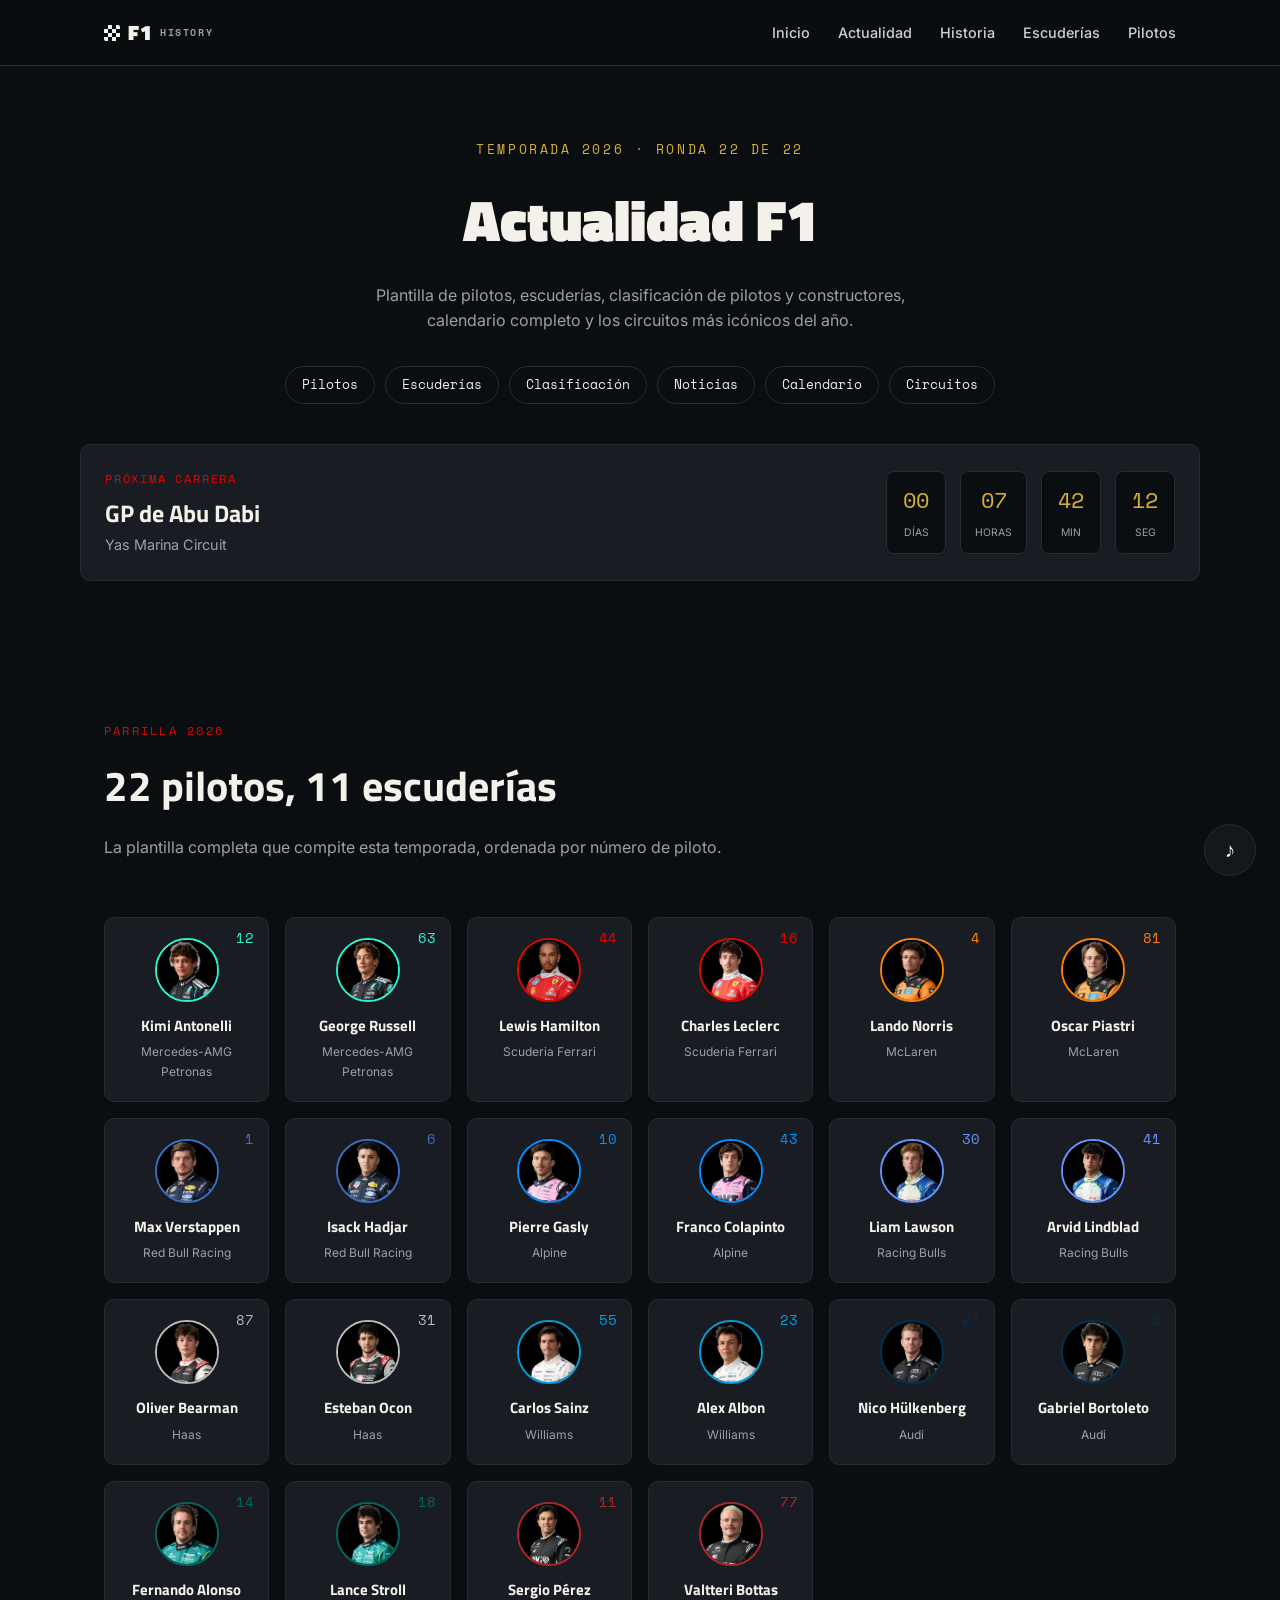
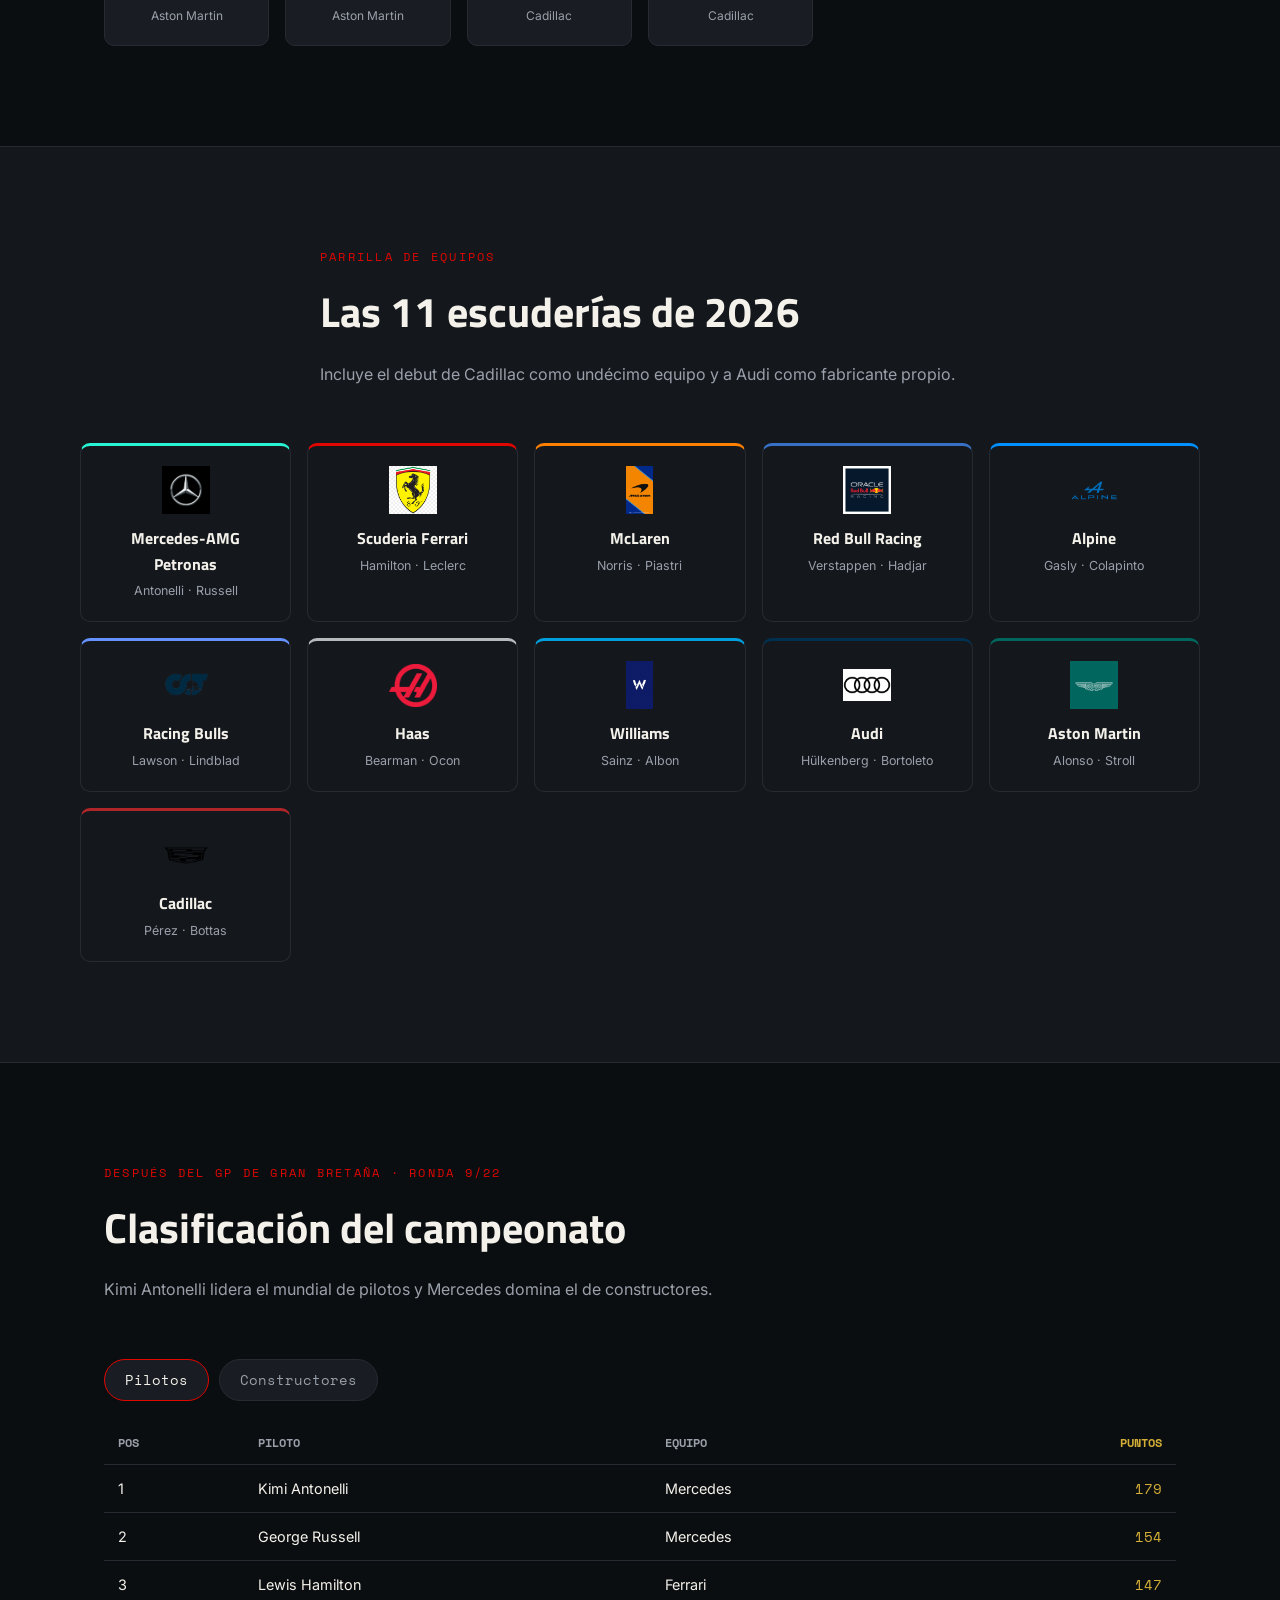
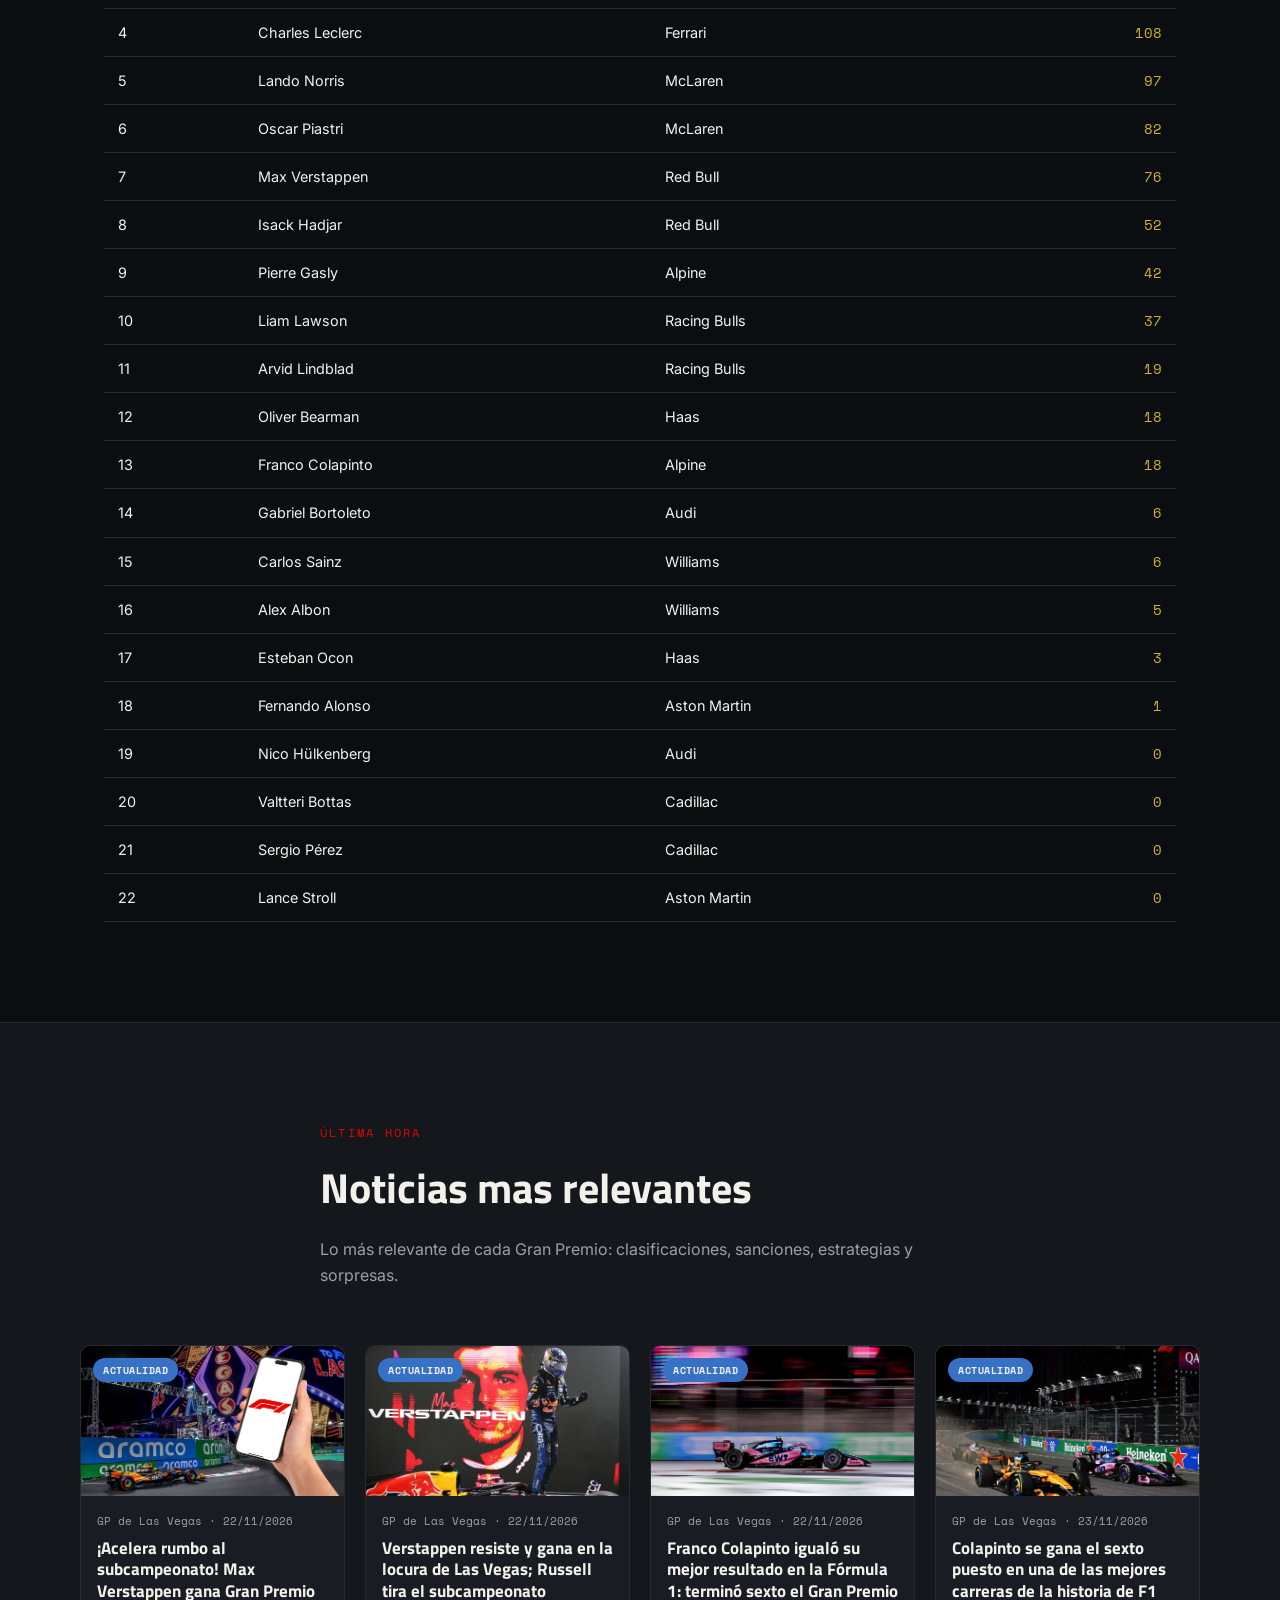
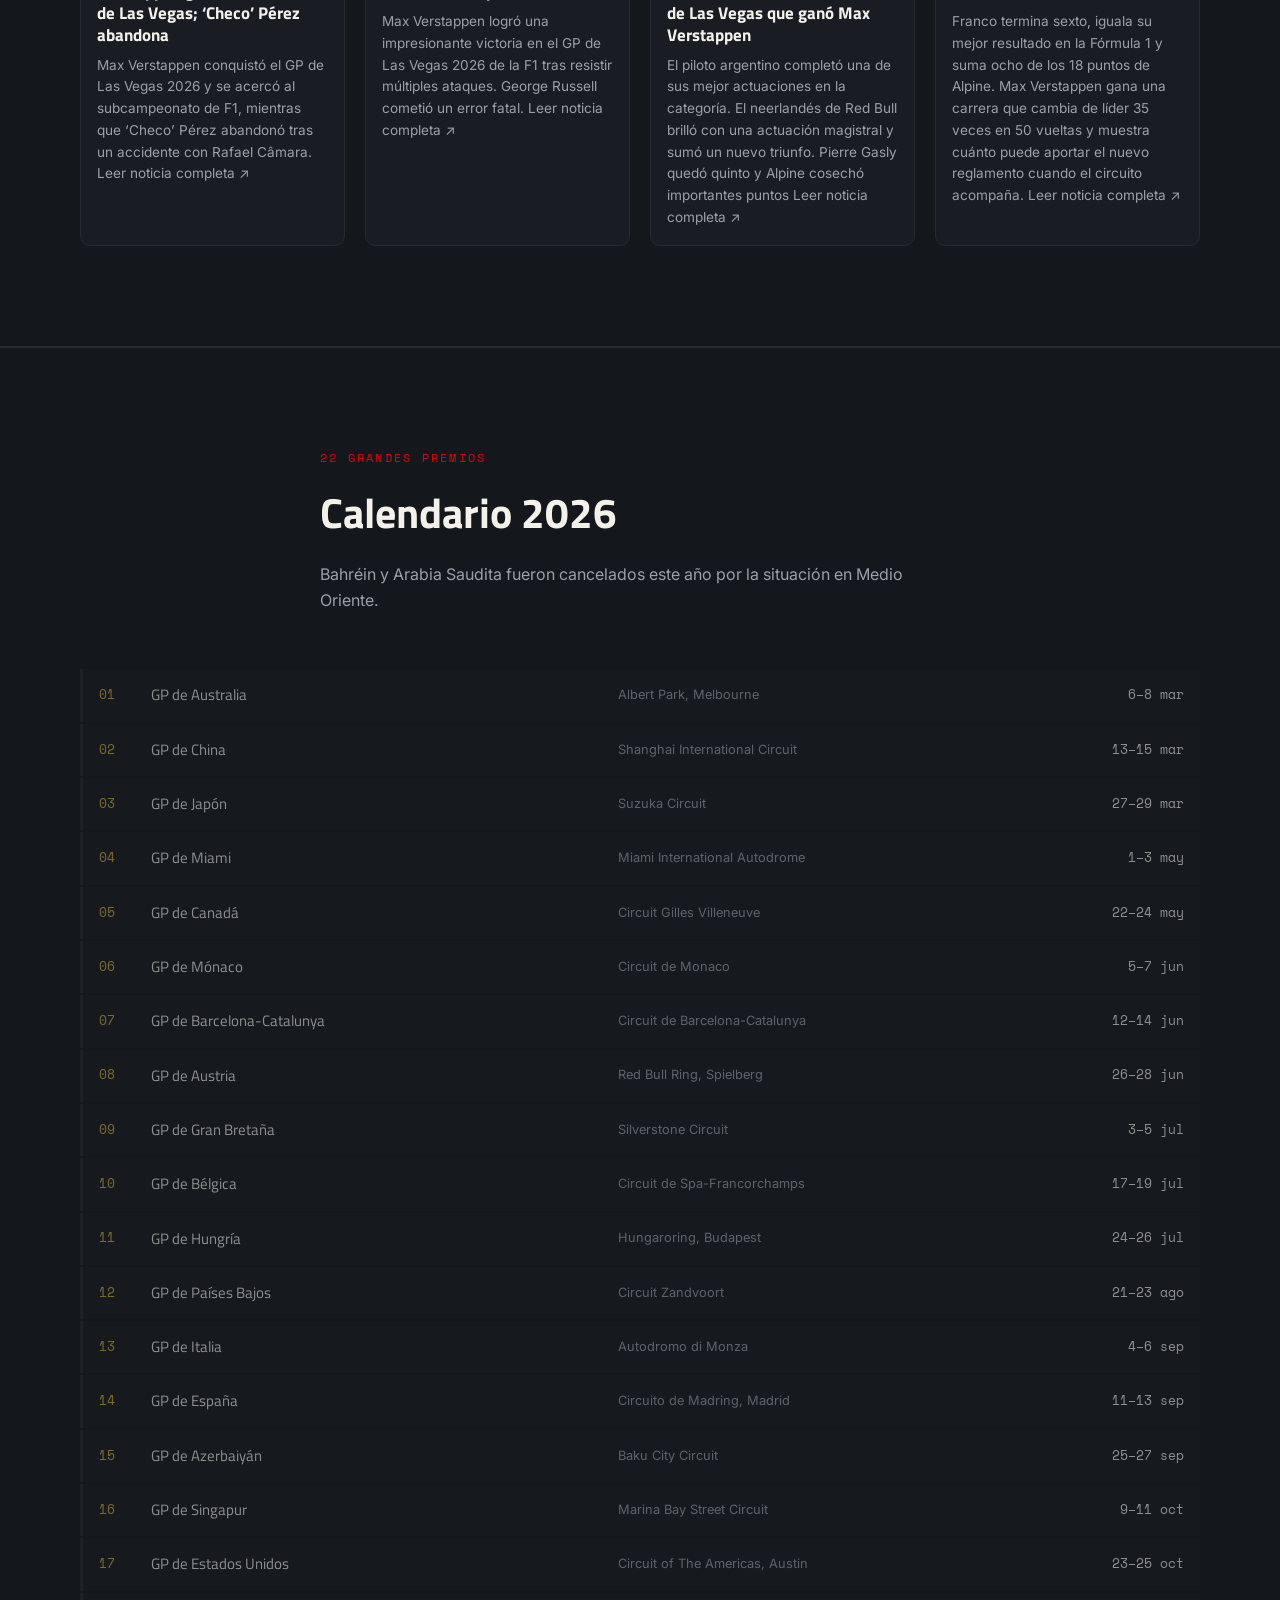
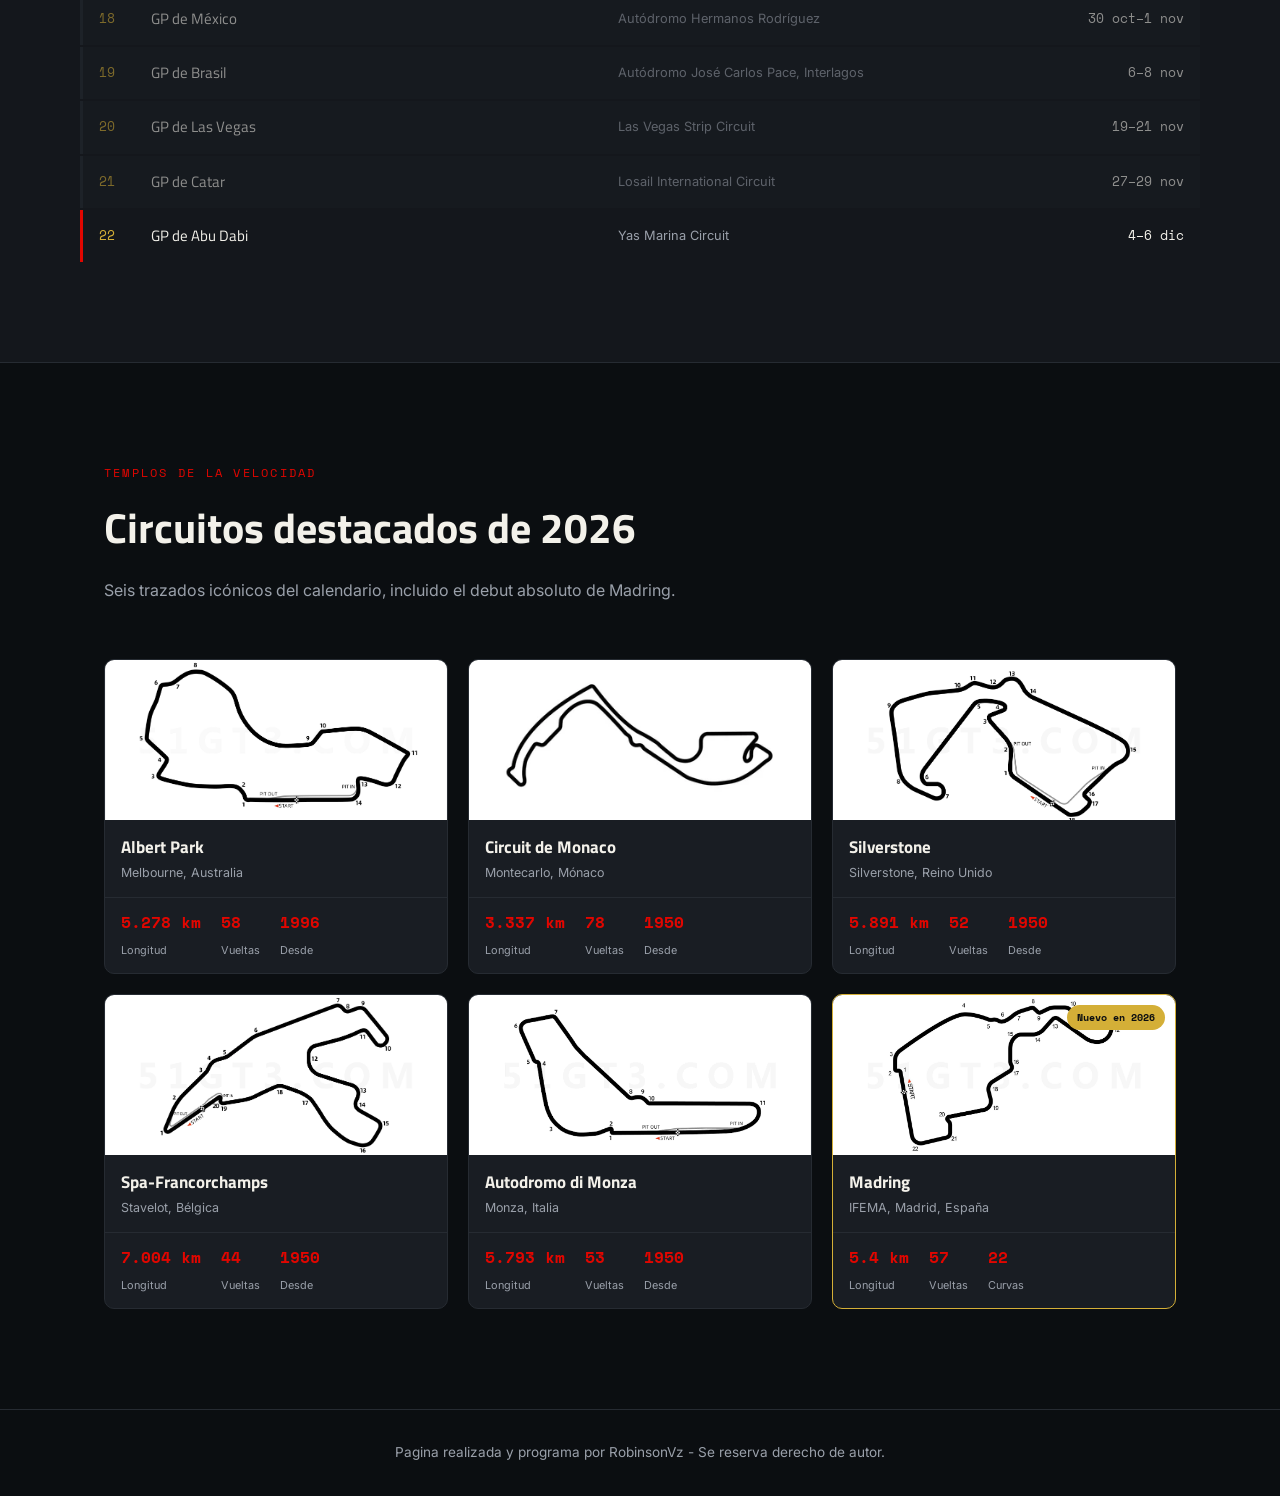
==== commit 1a96258a: "Actualizar noticias del ultimo GP" ====
--- a/index.html
+++ b/index.html
@@ -392,41 +392,41 @@
 
       <article class="news-card">
         <span class="news-card__tag news-card__tag--carrera">Actualidad</span>
-        <img src="imagenes/noticias/1dcbdfdc8a00b9690bbe.png" alt="Noticia del GP de Brasil" class="news-card__img" loading="lazy">
+        <img src="imagenes/noticias/94f762c5fe7ce7815cf5.jpg" alt="Noticia del GP de Las Vegas" class="news-card__img" loading="lazy">
         <div class="news-card__body">
-          <p class="news-card__meta">GP de Brasil · 08/11/2026</p>
-          <h3 class="news-card__title">Resultados GP de Brasil 2026: Checo Pérez sufre, Norris gana y Verstappen consigue una remontada milagrosa en Interlagos</h3>
-          <p class="news-card__excerpt">Sergio Pérez largó desde la posición 22 y tuvo una increíble batalla con el piloto de Haas, Rafael Camara <a href="https://www.marca.com/mx/motor/formula-1/2026/11/08/resultados-gp-brasil-2026-checo-perez-sufre-norris-gana-verstappen-consigue-remontada-milagrosa-interlagos.html" target="_blank" rel="noopener noreferrer">Leer noticia completa ↗</a></p>
+          <p class="news-card__meta">GP de Las Vegas · 22/11/2026</p>
+          <h3 class="news-card__title">¡Acelera rumbo al subcampeonato! Max Verstappen gana Gran Premio de Las Vegas; ‘Checo’ Pérez abandona</h3>
+          <p class="news-card__excerpt">Max Verstappen conquistó el GP de Las Vegas 2026 y se acercó al subcampeonato de F1, mientras que ‘Checo’ Pérez abandonó tras un accidente con Rafael Câmara. <a href="https://www.elfinanciero.com.mx/deportes/2026/11/21/f1-gp-de-las-vegas-en-vivo-resultado-como-le-fue-a-checo-perez/" target="_blank" rel="noopener noreferrer">Leer noticia completa ↗</a></p>
         </div>
       </article>
 
       <article class="news-card">
         <span class="news-card__tag news-card__tag--carrera">Actualidad</span>
-        <img src="imagenes/noticias/06e5514fd65700df78ed.jpg" alt="Noticia del GP de Brasil" class="news-card__img" loading="lazy">
+        <img src="imagenes/noticias/c25eb8bd2fe6a974b0db.jpg" alt="Noticia del GP de Las Vegas" class="news-card__img" loading="lazy">
         <div class="news-card__body">
-          <p class="news-card__meta">GP de Brasil · 09/11/2026</p>
-          <h3 class="news-card__title">Ganadores y perdedores del caótico Gran Premio de Brasil de F1</h3>
-          <p class="news-card__excerpt">Un fin de semana condicionado por la lluvia en Interlagos dejó otra carrera memorable de Fórmula 1, pero también hubo mucho margen para el error... <a href="https://lat.motorsport.com/f1/news/ganadores-y-perdedores-gran-premio-de-brasil-f1-2026/10873216/" target="_blank" rel="noopener noreferrer">Leer noticia completa ↗</a></p>
+          <p class="news-card__meta">GP de Las Vegas · 22/11/2026</p>
+          <h3 class="news-card__title">Verstappen resiste y gana en la locura de Las Vegas; Russell tira el subcampeonato</h3>
+          <p class="news-card__excerpt">Max Verstappen logró una impresionante victoria en el GP de Las Vegas 2026 de la F1 tras resistir múltiples ataques. George Russell cometió un error fatal. <a href="https://es.motorsport.com/f1/news/resumen-resultados-carrera-las-vegas-2026/10876670/" target="_blank" rel="noopener noreferrer">Leer noticia completa ↗</a></p>
         </div>
       </article>
 
       <article class="news-card">
         <span class="news-card__tag news-card__tag--carrera">Actualidad</span>
-        <img src="imagenes/noticias/a529f24f4c9d4a123a64.jpg" alt="Noticia del GP de Brasil" class="news-card__img" loading="lazy">
+        <img src="imagenes/noticias/c1adce5ebe64e82ccbfb.jpg" alt="Noticia del GP de Las Vegas" class="news-card__img" loading="lazy">
         <div class="news-card__body">
-          <p class="news-card__meta">GP de Brasil · 08/11/2026</p>
-          <h3 class="news-card__title">Norris gana la carrera en Brasil, Colapinto 13° y Checo Pérez en 18°; Mercedes campeones</h3>
-          <p class="news-card__excerpt">Lando Norris tuvo solo un susto al inicio de la carrera del GP de Sao Paulo, pero se impuso al final. Max Verstappen concluyó segundo. <a href="https://lat.motorsport.com/f1/news/norris-gana-carrera-brasil-colapinto-13-checo-perez-18-mercedes-campeones/10873036/" target="_blank" rel="noopener noreferrer">Leer noticia completa ↗</a></p>
+          <p class="news-card__meta">GP de Las Vegas · 22/11/2026</p>
+          <h3 class="news-card__title">Franco Colapinto igualó su mejor resultado en la Fórmula 1: terminó sexto el Gran Premio de Las Vegas que ganó Max Verstappen</h3>
+          <p class="news-card__excerpt">El piloto argentino completó una de sus mejor actuaciones en la categoría. El neerlandés de Red Bull brilló con una actuación magistral y sumó un nuevo triunfo. Pierre Gasly quedó quinto y Alpine cosechó importantes puntos <a href="https://www.infobae.com/deportes/2026/11/21/franco-colapinto-largara-9-en-el-gran-premio-de-las-vegas-de-formula-1-hora-tv-y-todo-lo-que-hay-que-saber/" target="_blank" rel="noopener noreferrer">Leer noticia completa ↗</a></p>
         </div>
       </article>
 
       <article class="news-card">
         <span class="news-card__tag news-card__tag--carrera">Actualidad</span>
-        <img src="imagenes/noticias/ad6a1c87f22d7650e1ef.jpg" alt="Noticia del GP de Brasil" class="news-card__img" loading="lazy">
+        <img src="imagenes/noticias/8e5195730ff734d0f5f2.webp" alt="Noticia del GP de Las Vegas" class="news-card__img" loading="lazy">
         <div class="news-card__body">
-          <p class="news-card__meta">GP de Brasil · 08/11/2026</p>
-          <h3 class="news-card__title">Gran Premio de Brasil 2026: Resultado de la carrera de F1 y cómo le fue a Checo Pérez en Interlagos</h3>
-          <p class="news-card__excerpt">El piloto mexicano finalizó en la décima novena posición, Lando Norris se llevó la victoria y Valtteri Bottas no pudo concluir. <a href="https://www.tvazteca.com/aztecadeportes/gran-premio-de-brasil-2026-resultado-de-la-carrera-de-f1-y-como-le-fue-a-checo-perez-en-interlagos/" target="_blank" rel="noopener noreferrer">Leer noticia completa ↗</a></p>
+          <p class="news-card__meta">GP de Las Vegas · 23/11/2026</p>
+          <h3 class="news-card__title">Colapinto se gana el sexto puesto en una de las mejores carreras de la historia de F1</h3>
+          <p class="news-card__excerpt">Franco termina sexto, iguala su mejor resultado en la Fórmula 1 y suma ocho de los 18 puntos de Alpine. Max Verstappen gana una carrera que cambia de líder 35 veces en 50 vueltas y muestra cuánto puede aportar el nuevo reglamento cuando el circuito acompaña. <a href="https://www.ellitoral.com/deportes/francocolapinto-formula1-lasvegas-alpine-maxverstappen_0_Ni05lD2D7o.html" target="_blank" rel="noopener noreferrer">Leer noticia completa ↗</a></p>
         </div>
       </article>
     </div>
